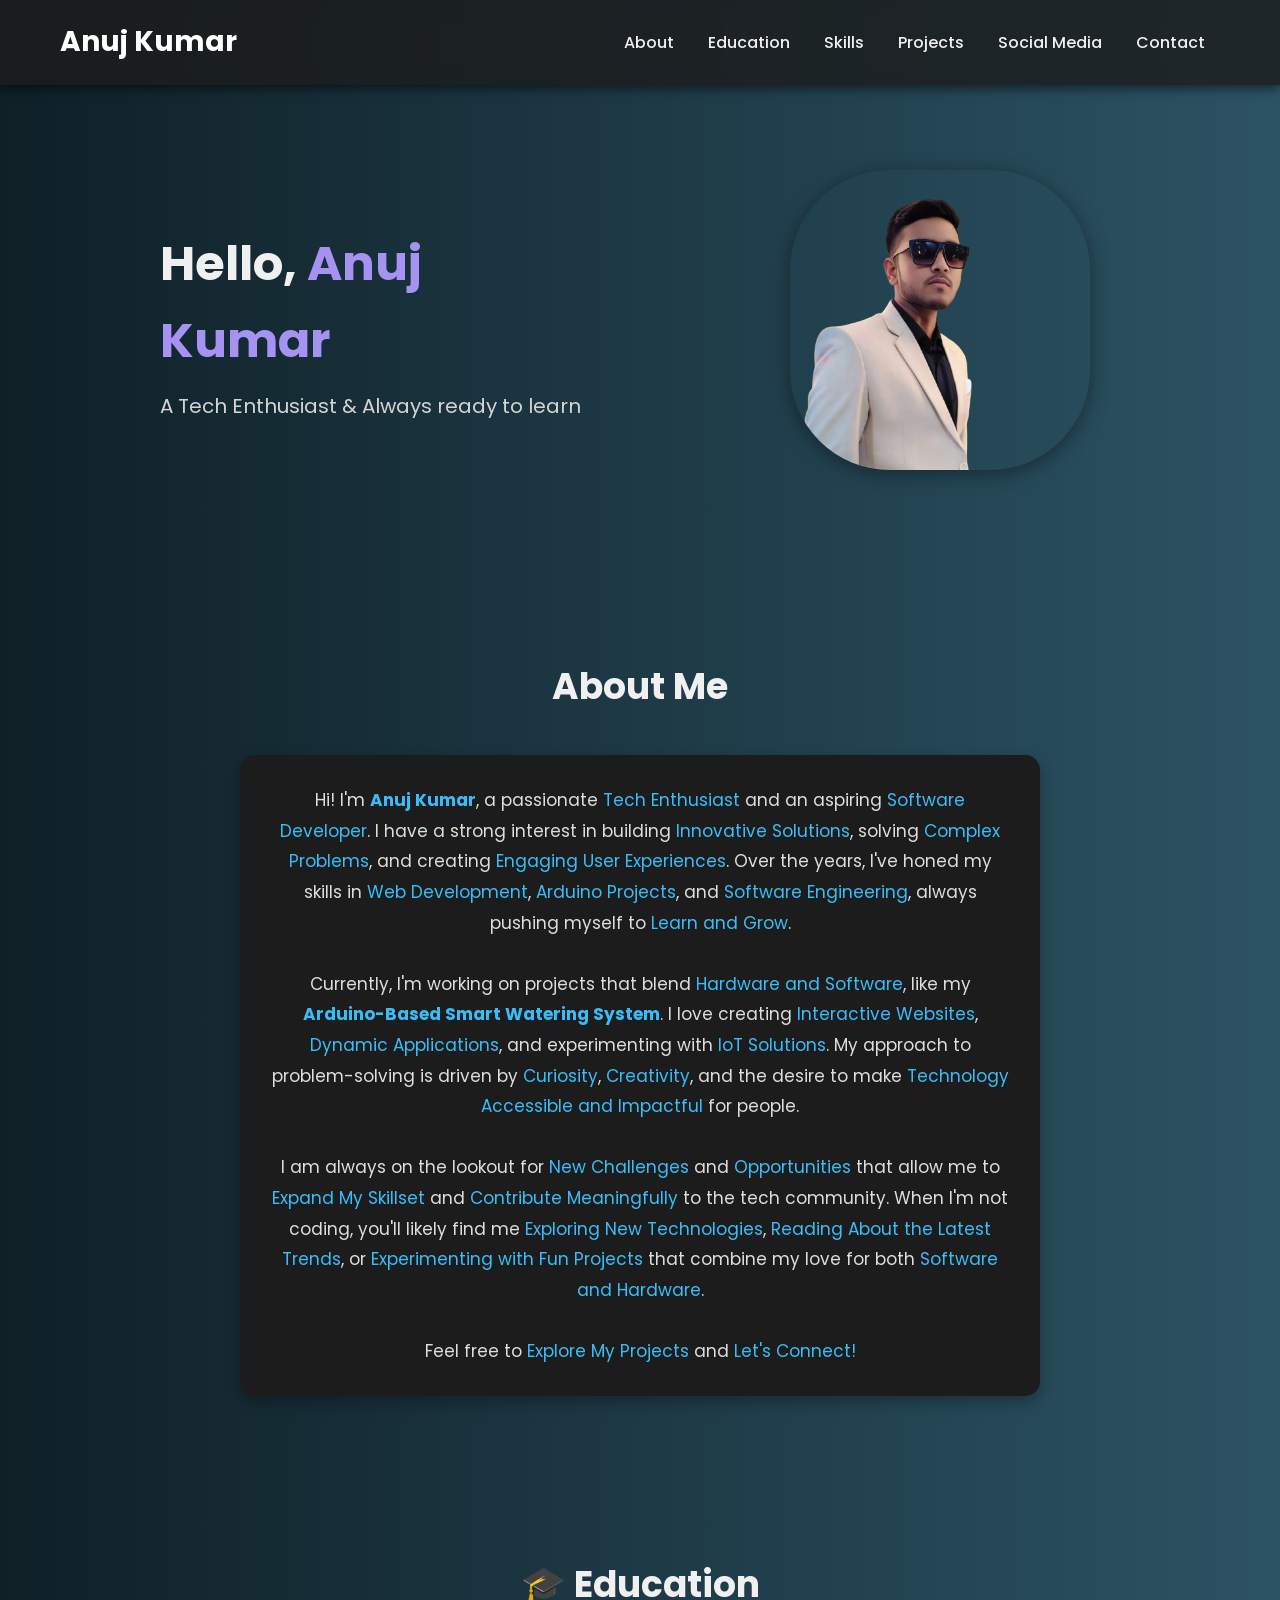
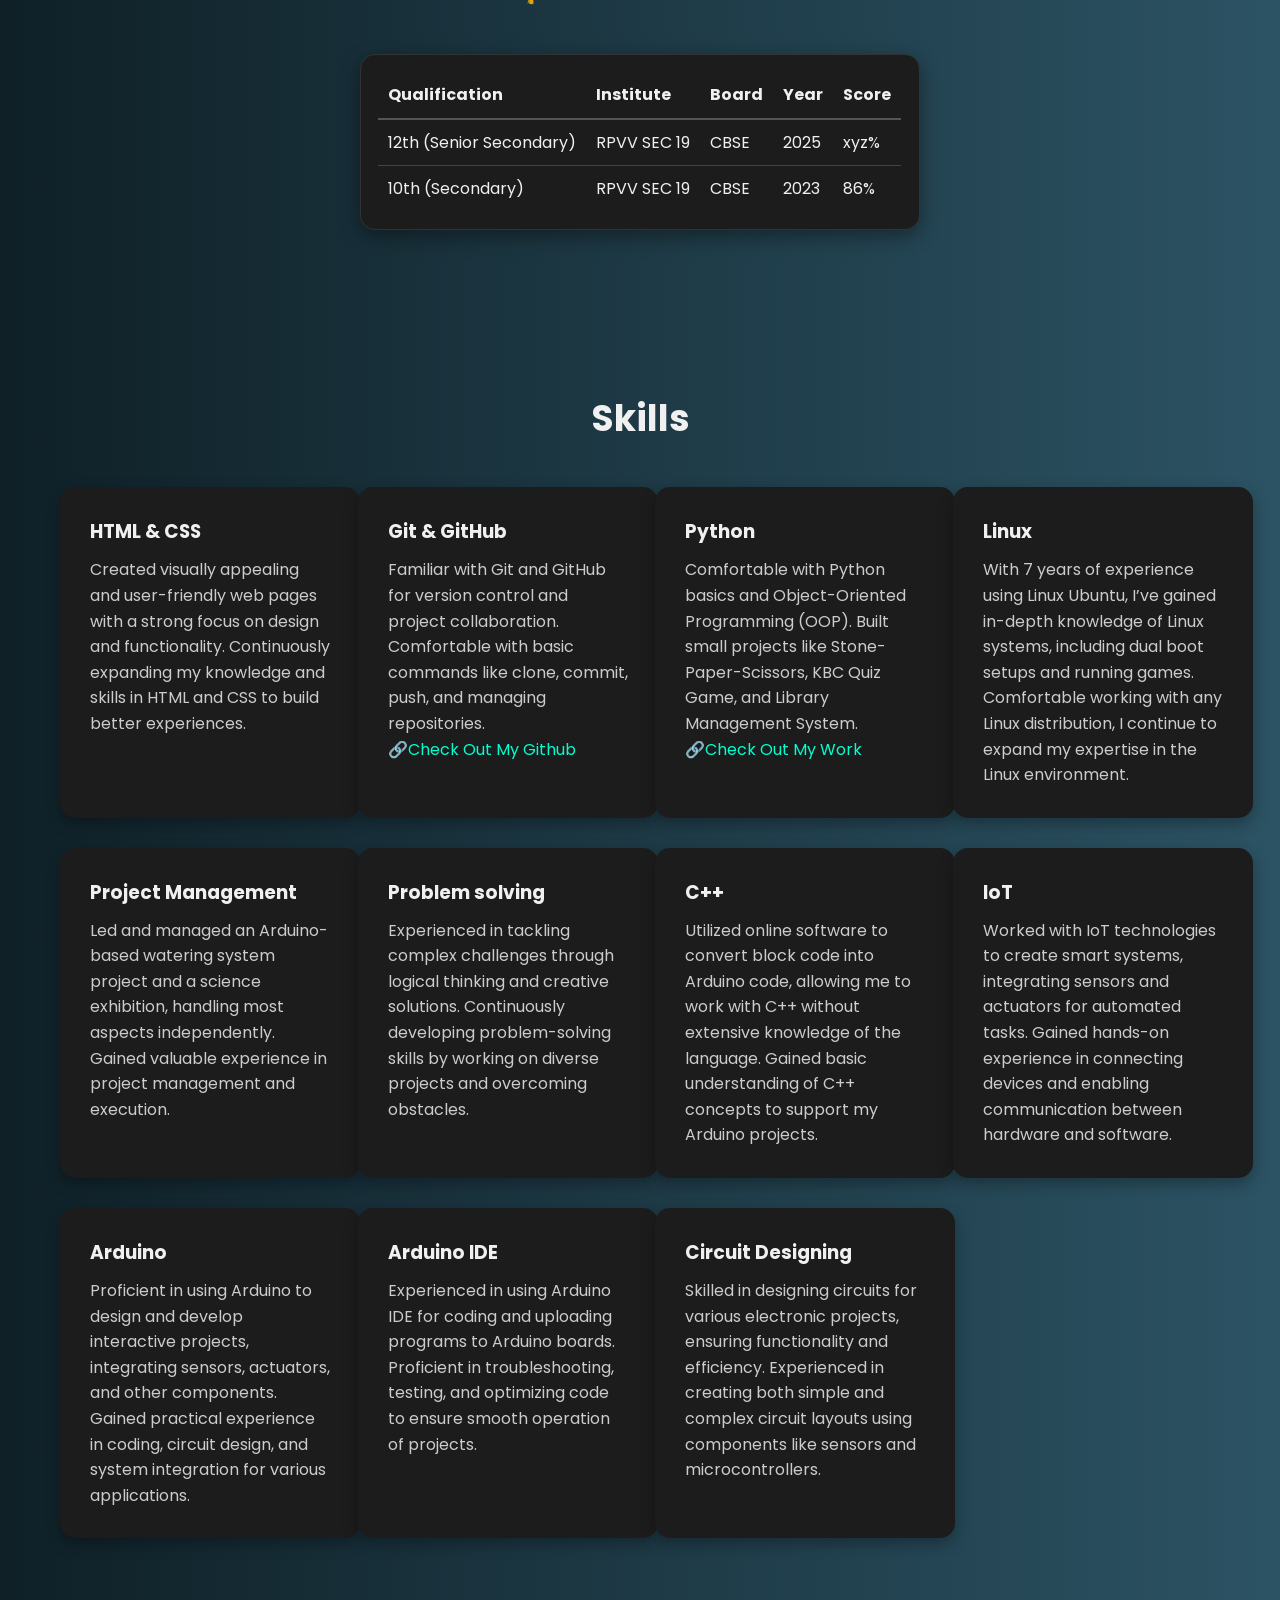
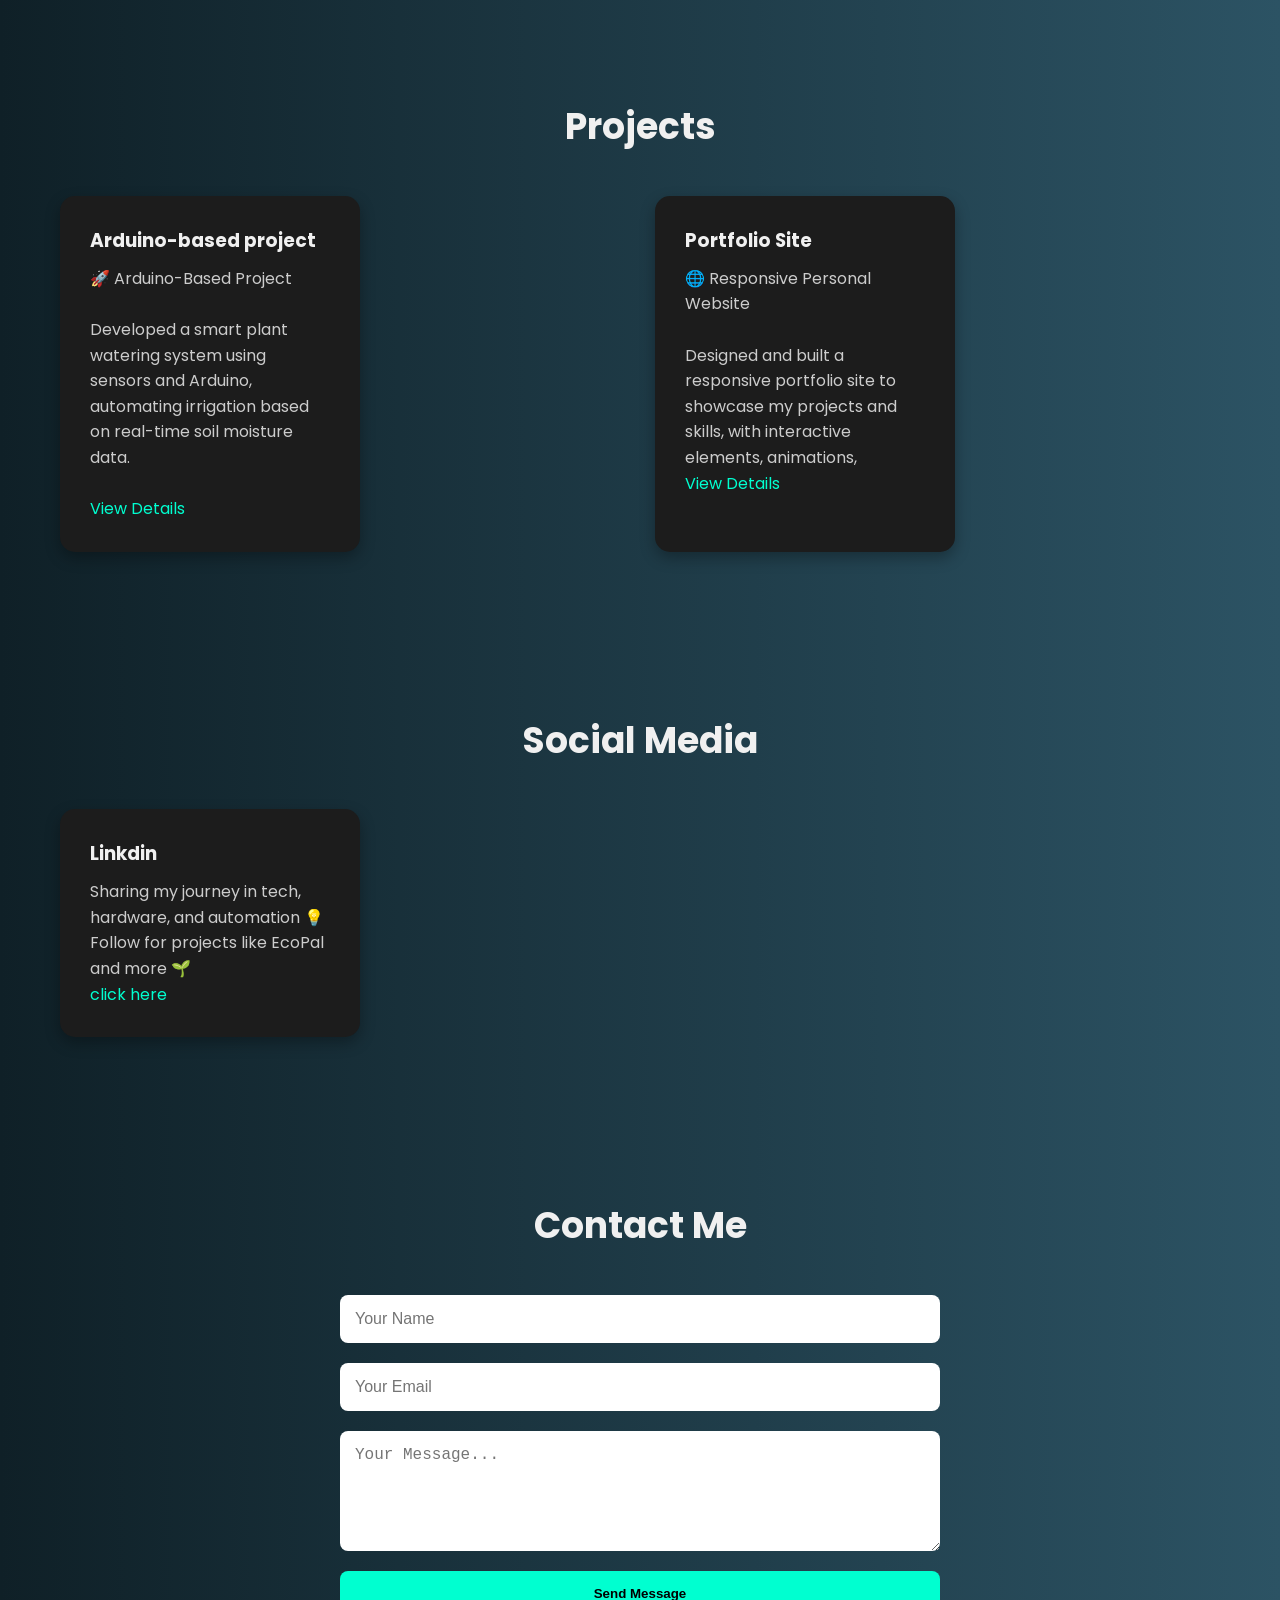
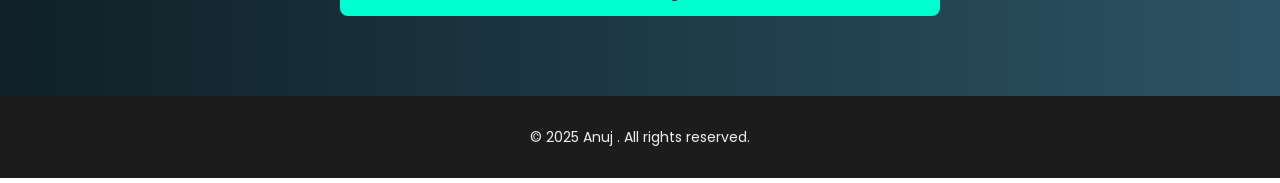
==== docs/index.html @ 5e9adf11 "nav bar changes" ====
<!DOCTYPE html>
<html lang="en">

<head>
  <script type="text/javascript" src="https://cdn.emailjs.com/dist/email.min.js"></script>
  <script>
    (function () {
      emailjs.init("xlFs-dv2_g9a_6nuk"); // Replace with your actual public key
    })();
  </script>

  <meta charset="UTF-8" />
  <meta name="viewport" content="width=device-width, initial-scale=1.0" />
  <title>Anuj Kumar | Portfolio</title>
  <link href="https://fonts.googleapis.com/css2?family=Poppins:wght@300;500;700&display=swap" rel="stylesheet" />
  <style>
    :root {
      --primary: #0f2027;
      --secondary: #203a43;
      --accent: #2c5364;
      --text: #f0f0f0;
      --card-bg: #1c1c1c;
    }

    * {
      margin: 0;
      padding: 0;
      box-sizing: border-box;
      scroll-behavior: smooth;
    }

    body {
      font-family: 'Poppins', sans-serif;
      background: linear-gradient(to right, var(--primary), var(--accent));
      color: var(--text);
      line-height: 1.6;
      padding-top: 70px;
    }
    .navbar {
      position: fixed;
      top: 0;
      width: 100%;
      z-index: 999;
      padding: 20px 60px;
      background: rgba(255, 255, 255, 0.1); /* Semi-transparent background */
      backdrop-filter: blur(10px); /* Frosted glass effect */
      -webkit-backdrop-filter: blur(10px); /* For Safari */
      box-shadow: 0 4px 6px rgba(0, 0, 0, 0.1); /* Subtle shadow for depth */
      transition: box-shadow 0.3s ease-in-out;
    }

    .navbar.scrolled {
      box-shadow: 0 2px 10px rgba(0, 0, 0, 0.15);
    }

    header {
      position: fixed;
      top: 0;
      left: 0;
      width: 100%;
      z-index: 1000;
      padding: 20px 60px;
      display: flex;
      justify-content: space-between;
      align-items: center;
      background: rgba(28, 28, 28, 0.8); /* Semi-transparent background for header */
      backdrop-filter: blur(10px); /* Frosted glass effect */
      -webkit-backdrop-filter: blur(10px); /* For Safari */
      box-shadow: 0 4px 10px rgba(0, 0, 0, 0.5); /* Subtle shadow */
    }


    header h1 {
      font-size: 28px;
      font-weight: 700;
      color: var(--text);
    }

    nav a {
      margin: 0 15px;
      color: var(--text);
      text-decoration: none;
      font-weight: 500;
      transition: color 0.3s ease;
    }

    nav a:hover {
      color: #00ffd0;
    }
    .navbar.scrolled {
      box-shadow: 0 2px 10px rgba(0, 0, 0, 0.15); /* Subtle shadow when scrolling */
    }

    .hero {
      padding: 100px 60px;
      text-align: left;
    }

    .hero h2 {
      font-size: 48px;
      margin-bottom: 10px;
    }

    .hero p {
      font-size: 20px;
      color: #d4d4d4;
    }

    .hero-content {
      display: flex;
      align-items: center;
      justify-content: flex-start;
      flex-wrap: wrap;
      gap: 20px;
    }

    .hero-text {
      flex: 1;
      max-width: 500px;
      margin-right: 20px;
      margin-left: 100px;
    }

    .hero-image {
      flex: 1;
      text-align: right;
      max-width: 500px;
      margin-right: 130px;
      margin-left: 20px;
    }

    .hero-image img {
      width: 100%;
      max-width: 300px;
      border-radius: 100px;
      box-shadow: 0 4px 20px rgba(0, 0, 0, 0.4);
    }

    section {
      padding: 80px 60px;
    }

    .section-title {
      font-size: 36px;
      margin-bottom: 40px;
      text-align: center;
    }

    .skills,
    .projects {
      display: grid;
      grid-template-columns: repeat(auto-fit, minmax(250px, 1fr));
      gap: 30px;
    }

    .card {
      background: var(--card-bg);
      padding: 30px;
      border-radius: 15px;
      box-shadow: 0 6px 15px rgba(0, 0, 0, 0.3);
      transition: transform 0.3s ease;
      width: 300px;
    }

    .card:hover {
      transform: translateY(-10px);
    }

    .card h3 {
      margin-bottom: 10px;
    }

    .card p {
      color: #ccc;
    }

    form {
      max-width: 600px;
      margin: auto;
      display: flex;
      flex-direction: column;
      gap: 20px;
    }

    input,
    textarea {
      padding: 15px;
      border: none;
      border-radius: 8px;
      font-size: 16px;
    }

    button {
      padding: 15px;
      background: #00ffd0;
      color: #000;
      border: none;
      border-radius: 8px;
      font-weight: bold;
      cursor: pointer;
      transition: background 0.3s ease;
    }

    button:hover {
      background: #00bfa6;
    }

    footer {
      text-align: center;
      padding: 30px;
      background: var(--card-bg);
      font-size: 14px;
    }

    .highlight0 {
      color: #a592f1;
    }

    .highlight {
      color: #38bdf8;
    }

    .education-table-wrapper {
      overflow-x: center;
      -webkit-overflow-scrolling: touch;
      border-radius: 10px;
    }

    .education {
      width: 100%;
      border-collapse: collapse;
      min-width: 600px;
      /* Makes sure it doesn't squish on small screens */
    }


    .education table th,
    .education table td {
      padding: 10px;
      text-align: left;
    }

    .education table th {
      background-color: #333;
    }

    .education table td {
      background-color: #444;
    }


    /* Responsive tweaks */
    @media (max-width: 768px) {

      header,
      section {
        padding: 20px;
      }

      .hero h2 {
        font-size: 36px;
      }

      .hero-content {
        flex-direction: column;
        text-align: center;
      }

      .hero-image {
        text-align: center;
      }

      .section-title {
        font-size: 28px;
      }

      .skills,
      .projects {
        grid-template-columns: 1fr;
        /* Stack items vertically */
        gap: 20px;
        /* Adjust gap */
      }

      header {
        padding: 10px 20px;
        /* Reduce padding for mobile */
      }

      nav a {
        font-size: 14px;
        /* Smaller text for mobile */
        margin: 0 10px;
        /* Reduce margin between links */
      }

      .hero-text {
        margin: 0;
        /* Remove extra margins */
      }

      .hero-image {
        margin: 0;
        /* Adjust margins for mobile */
      }
    }

    .education table th,
    .education table td {
      padding: 8px;
      font-size: 14px;
    }
  </style>
</head>

<body>

  <header>
    <h1>
      <a href="https://anuj-datastream.github.io/Portfolio/" style="color: #ffffff; text-decoration: none;">
        Anuj Kumar
      </a>
    </h1>
    <nav id="navbar">
      <a href="#about">About</a>
      <a href="#education">Education</a>
      <a href="#skills">Skills</a>
      <a href="#projects">Projects</a>
      <a href="#Social Media">Social Media</a>
      <a href="#contact">Contact</a>
    </nav>
  </header>

  <section class="hero">
    <div class="hero-content">
      <div class="hero-text">
        <h2>Hello, <span class="highlight0">Anuj Kumar</span></h2>
        <p>A Tech Enthusiast & Always ready to learn</p>
      </div>
      <div class="hero-image">
        <img src="anuj.png" alt="Anuj Kumar" />
      </div>
    </div>
  </section>

  <section id="about">
    <h2 class="section-title">About Me</h2>
    <div
      style="max-width: 800px; margin: auto; background: var(--card-bg); padding: 30px; border-radius: 15px; box-shadow: 0 6px 15px rgba(0, 0, 0, 0.3);">
      <p style="text-align: center; font-size: 17px; line-height: 1.8; color: #ddd;">
        Hi! I'm <strong><span class="highlight">Anuj Kumar</span></strong>, a passionate <span class="highlight">Tech
          Enthusiast</span> and an aspiring <span class="highlight">Software Developer</span>. I have a strong interest
        in building <span class="highlight">Innovative Solutions</span>, solving <span class="highlight">Complex
          Problems</span>, and creating <span class="highlight">Engaging User Experiences</span>. Over the years, I've
        honed my skills in <span class="highlight">Web Development</span>, <span class="highlight">Arduino
          Projects</span>, and <span class="highlight">Software Engineering</span>, always pushing myself to <span
          class="highlight">Learn and Grow</span>.
        <br><br>
        Currently, I'm working on projects that blend <span class="highlight">Hardware and Software</span>, like my
        <strong><span class="highlight">Arduino-Based Smart Watering System</span></strong>. I love creating <span
          class="highlight">Interactive Websites</span>, <span class="highlight">Dynamic Applications</span>, and
        experimenting with <span class="highlight">IoT Solutions</span>. My approach to problem-solving is driven by
        <span class="highlight">Curiosity</span>, <span class="highlight">Creativity</span>, and the desire to make
        <span class="highlight">Technology Accessible and Impactful</span> for people.
        <br><br>
        I am always on the lookout for <span class="highlight">New Challenges</span> and <span
          class="highlight">Opportunities</span> that allow me to <span class="highlight">Expand My Skillset</span> and
        <span class="highlight">Contribute Meaningfully</span> to the tech community. When I'm not coding, you'll likely
        find me <span class="highlight">Exploring New Technologies</span>, <span class="highlight">Reading About the
          Latest Trends</span>, or <span class="highlight">Experimenting with Fun Projects</span> that combine my love
        for both <span class="highlight">Software and Hardware</span>.
        <br><br>
        Feel free to <span class="highlight">Explore My Projects</span> and <span class="highlight">Let's
          Connect!</span>
      </p>

    </div>
  </section>



  <section id="education">
    <h2 class="section-title">🎓 Education</h2>
    <div class="education-table-wrapper">
      <table class="education">
        <!-- your existing table content -->
      </table>
    </div>
    <div style="
      max-width: 560px;
      margin: auto;
      background: var(--card-bg);
      padding: 17px;
      border-radius: 15px;
      box-shadow: 0 6px 20px rgba(0, 0, 0, 0.4);
      border: 1px solid #333;
    ">
      <table style="
        width: 100%;
        text-align: left;
        border-collapse: collapse;
        color: var(--text);
        overflow-x: auto; /* Allow horizontal scrolling on small screens */
        display: block;
      ">
        <thead>
          <tr style="border-bottom: 2px solid #555;">
            <th style="padding: 10px;">Qualification</th>
            <th style="padding: 10px;">Institute</th>
            <th style="padding: 10px;">Board</th>
            <th style="padding: 10px;">Year</th>
            <th style="padding: 10px;">Score</th>
          </tr>
        </thead>
        <tbody>
          <tr style="border-bottom: 1px solid #444;">
            <td style="padding: 10px;">12th (Senior Secondary)</td>
            <td style="padding: 10px;">RPVV SEC 19</td>
            <td style="padding: 10px;">CBSE</td>
            <td style="padding: 10px;">2025</td>
            <td style="padding: 10px;">xyz%</td>
          </tr>
          <tr>
            <td style="padding: 10px;">10th (Secondary)</td>
            <td style="padding: 10px;">RPVV SEC 19</td>
            <td style="padding: 10px;">CBSE</td>
            <td style="padding: 10px;">2023</td>
            <td style="padding: 10px;">86%</td>
          </tr>
        </tbody>
      </table>
    </div>
  </section>



  <section id="skills">
    <h2 class="section-title">Skills</h2>
    <div class="skills">
      <div class="card">
        <h3>HTML & CSS</h3>
        <p>Created visually appealing and user-friendly web pages with a strong focus on design and functionality.
          Continuously expanding my knowledge and skills in HTML and CSS to build better experiences.
        </p>
      </div>

      <div class="card">
        <h3>Git & GitHub</h3>
        <p>Familiar with Git and GitHub for version control and project collaboration.
          Comfortable with basic commands like clone, commit, push, and managing repositories.
        </p>
        <a href="https://github.com/Anuj-DataStream" style="color: #00ffd0; text-decoration: none;">
          🔗Check Out My Github
        </a>
      </div>
      <div class="card">
        <h3>Python</h3>
        <p>
          Comfortable with Python basics and Object-Oriented Programming (OOP).
          Built small projects like Stone-Paper-Scissors, KBC Quiz Game, and Library Management System.
        </p>
        <a href="https://github.com/Anuj-DataStream/Python_programming.git"
          style="color: #00ffd0; text-decoration: none;">
          🔗Check Out My Work
        </a>
      </div>
      <div class="card">
        <h3>Linux</h3>
        <p>
          With 7 years of experience using Linux Ubuntu, I’ve gained in-depth knowledge of Linux systems, including dual
          boot setups and running games. Comfortable working with any Linux distribution, I continue to expand my
          expertise in the Linux environment.
        </p>
      </div>
      <div class="card">
        <h3>Project Management</h3>
        <p>
          Led and managed an Arduino-based watering system project and a science exhibition, handling most aspects
          independently. Gained valuable experience in project management and execution.
        </p>
      </div>
      <div class="card">
        <h3>Problem solving</h3>
        <p>
          Experienced in tackling complex challenges through logical thinking and creative solutions. Continuously
          developing problem-solving skills by working on diverse projects and overcoming obstacles.
        </p>
      </div>
      <div class="card">
        <h3>C++</h3>
        <p>
          Utilized online software to convert block code into Arduino code, allowing me to work with C++ without
          extensive knowledge of the language. Gained basic understanding of C++ concepts to support my Arduino
          projects.
        </p>
      </div>
      <div class="card">
        <h3>IoT</h3>
        <p>
          Worked with IoT technologies to create smart systems, integrating sensors and actuators for automated tasks.
          Gained hands-on experience in connecting devices and enabling communication between hardware and software.
        </p>
      </div>
      <div class="card">
        <h3>Arduino</h3>
        <p>
          Proficient in using Arduino to design and develop interactive projects, integrating sensors, actuators, and
          other components. Gained practical experience in coding, circuit design, and system integration for various
          applications.
        </p>
      </div>
      <div class="card">
        <h3>Arduino IDE</h3>
        <p>
          Experienced in using Arduino IDE for coding and uploading programs to Arduino boards. Proficient in
          troubleshooting, testing, and optimizing code to ensure smooth operation of projects.
        </p>
      </div>
      <div class="card">
        <h3>Circuit Designing</h3>
        <p>
          Skilled in designing circuits for various electronic projects, ensuring functionality and efficiency.
          Experienced in creating both simple and complex circuit layouts using components like sensors and
          microcontrollers.
        </p>
      </div>
    </div>
  </section>

  <section id="projects">
    <h2 class="section-title">Projects</h2>
    <div class="projects">
      <div class="card">
        <h3>Arduino-based project</h3>
        <p>🚀 Arduino-Based Project<br><br>
          Developed a smart plant watering system using sensors and Arduino, automating irrigation based on real-time
          soil moisture data.<br><br>
        </p>
        <a href="projects/Arudino_based_plant_watering_system_page/arduino_plant.html"
          style="color: #00ffd0; text-decoration: none;">
          View Details
        </a>
      </div>
      <div class="card">
        <h3>
          Portfolio Site
        </h3>
        <p>
          🌐 Responsive Personal Website<br><br>
          Designed and built a responsive portfolio site to showcase my projects and skills, with interactive elements,
          animations,
        </p>
        <a href="https://anuj-datastream.github.io/Portfolio/" style="color: #00ffd0; text-decoration: none;">
          View Details
        </a>
      </div>
    </div>
  </section>

  <section id="Social Media">
    <h2 class="section-title">Social Media</h2>
    <div class="Social Media">
      <div class="card">
        <h3>
          Linkdin
        </h3>
        <p>
          Sharing my journey in tech, hardware, and automation 💡<br>
          Follow for projects like EcoPal and more 🌱<br>
        </p>
        <a href="https://www.linkedin.com/in/anuj-kumar-1365b535a/" style="color: #00ffd0; text-decoration: none;">
          click here
        </a>
      </div>
    </div>
  </section>

  <section id="contact">
    <h2 class="section-title">Contact Me</h2>
    <form id="contact-form">
      <input type="text" name="user_name" placeholder="Your Name" required />
      <input type="email" name="user_email" placeholder="Your Email" required />
      <textarea name="message" rows="5" placeholder="Your Message..." required></textarea>
      <button type="submit">Send Message</button>
    </form>
  </section>

  <script type="text/javascript">
    (function () {
      emailjs.init("xlFs-dv2_g9a_6nuk"); // Your Public Key
    })();

    document.getElementById("contact-form").addEventListener("submit", function (e) {
      e.preventDefault();

      emailjs.sendForm("service_cx6hdbp", "template_eak1ulp", this)
        .then(function () {
          alert("Message sent successfully!");
        }, function (error) {
          console.error("FAILED...", error);
          alert("Failed to send message. Please try again later.");
        });

      this.reset();
    });
  </script>
  <script>
    const navbar = document.getElementById("navbar");
  
    window.addEventListener("scroll", () => {
      if (window.scrollY > 10) {
        navbar.classList.add("scrolled");
      } else {
        navbar.classList.remove("scrolled");
      }
    });
  </script>
  

  <footer>
    &copy; 2025 Anuj . All rights reserved.
  </footer>

</body>

</html>
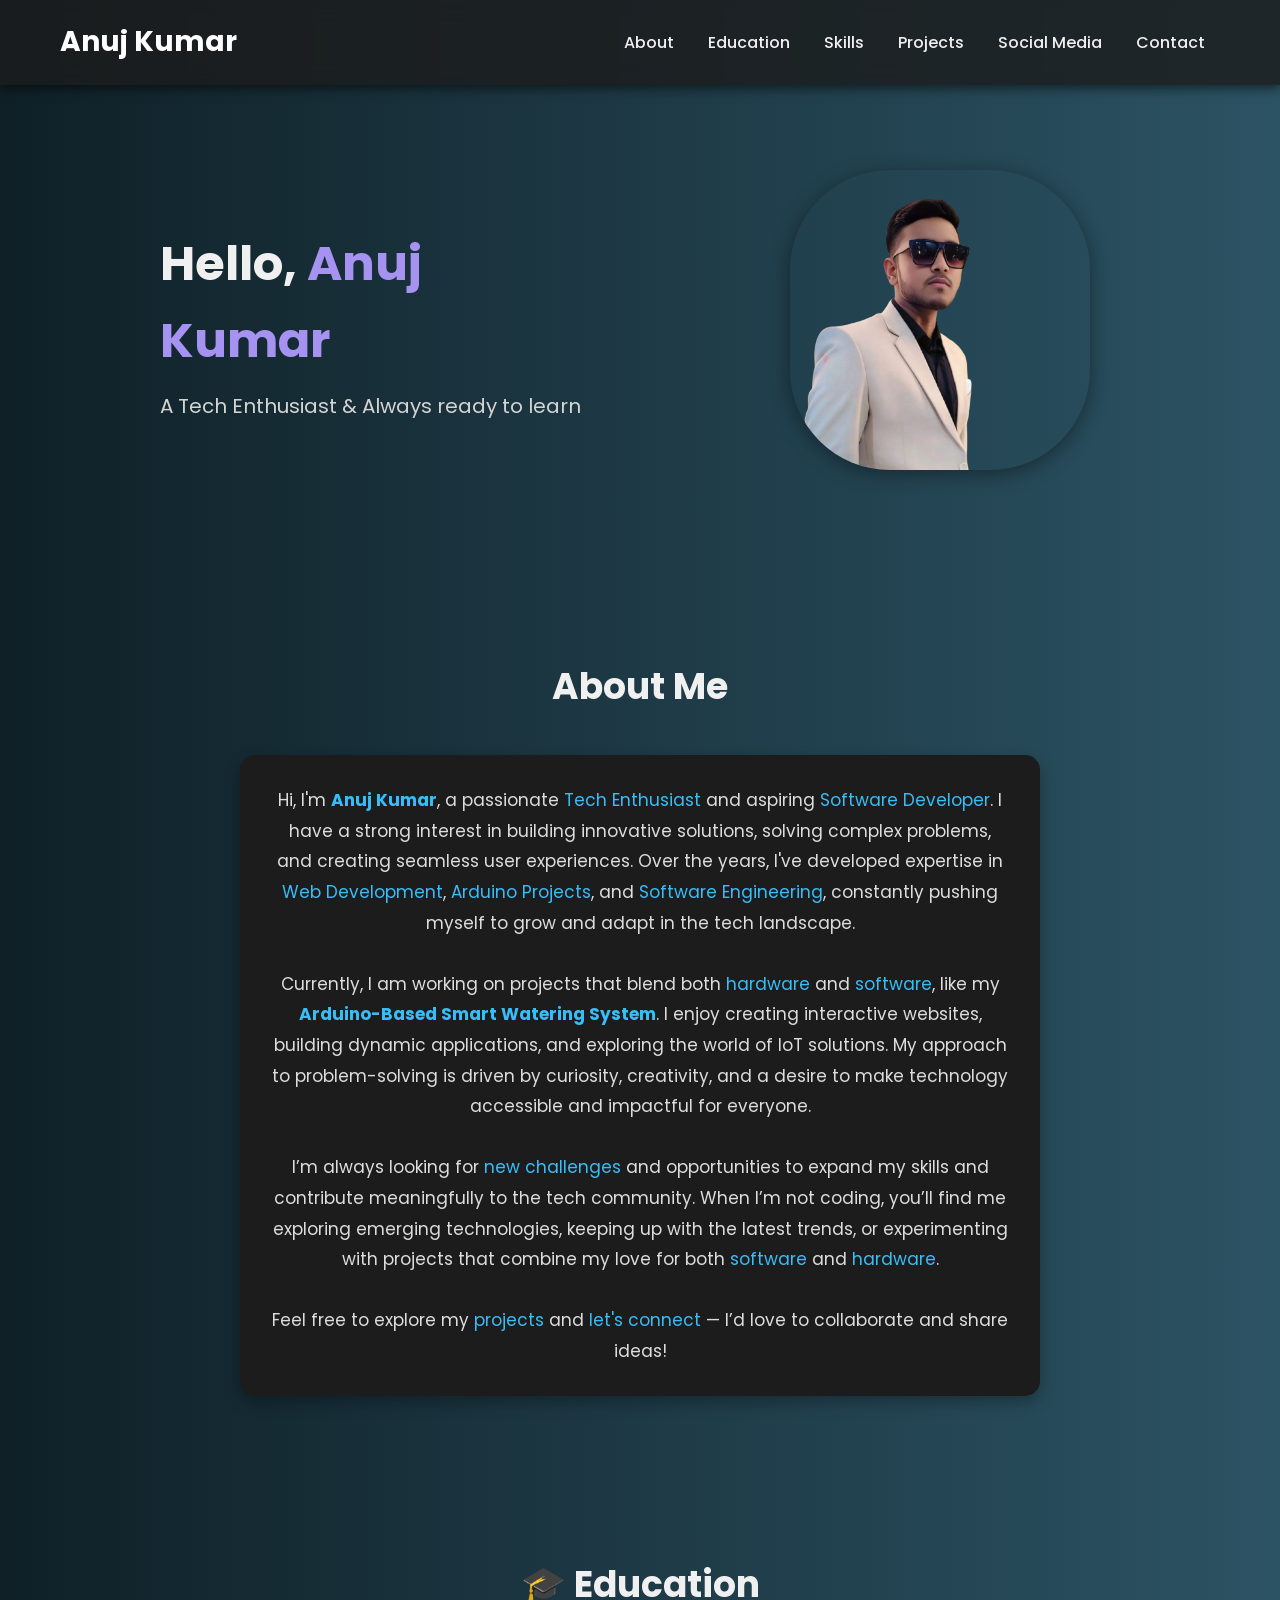
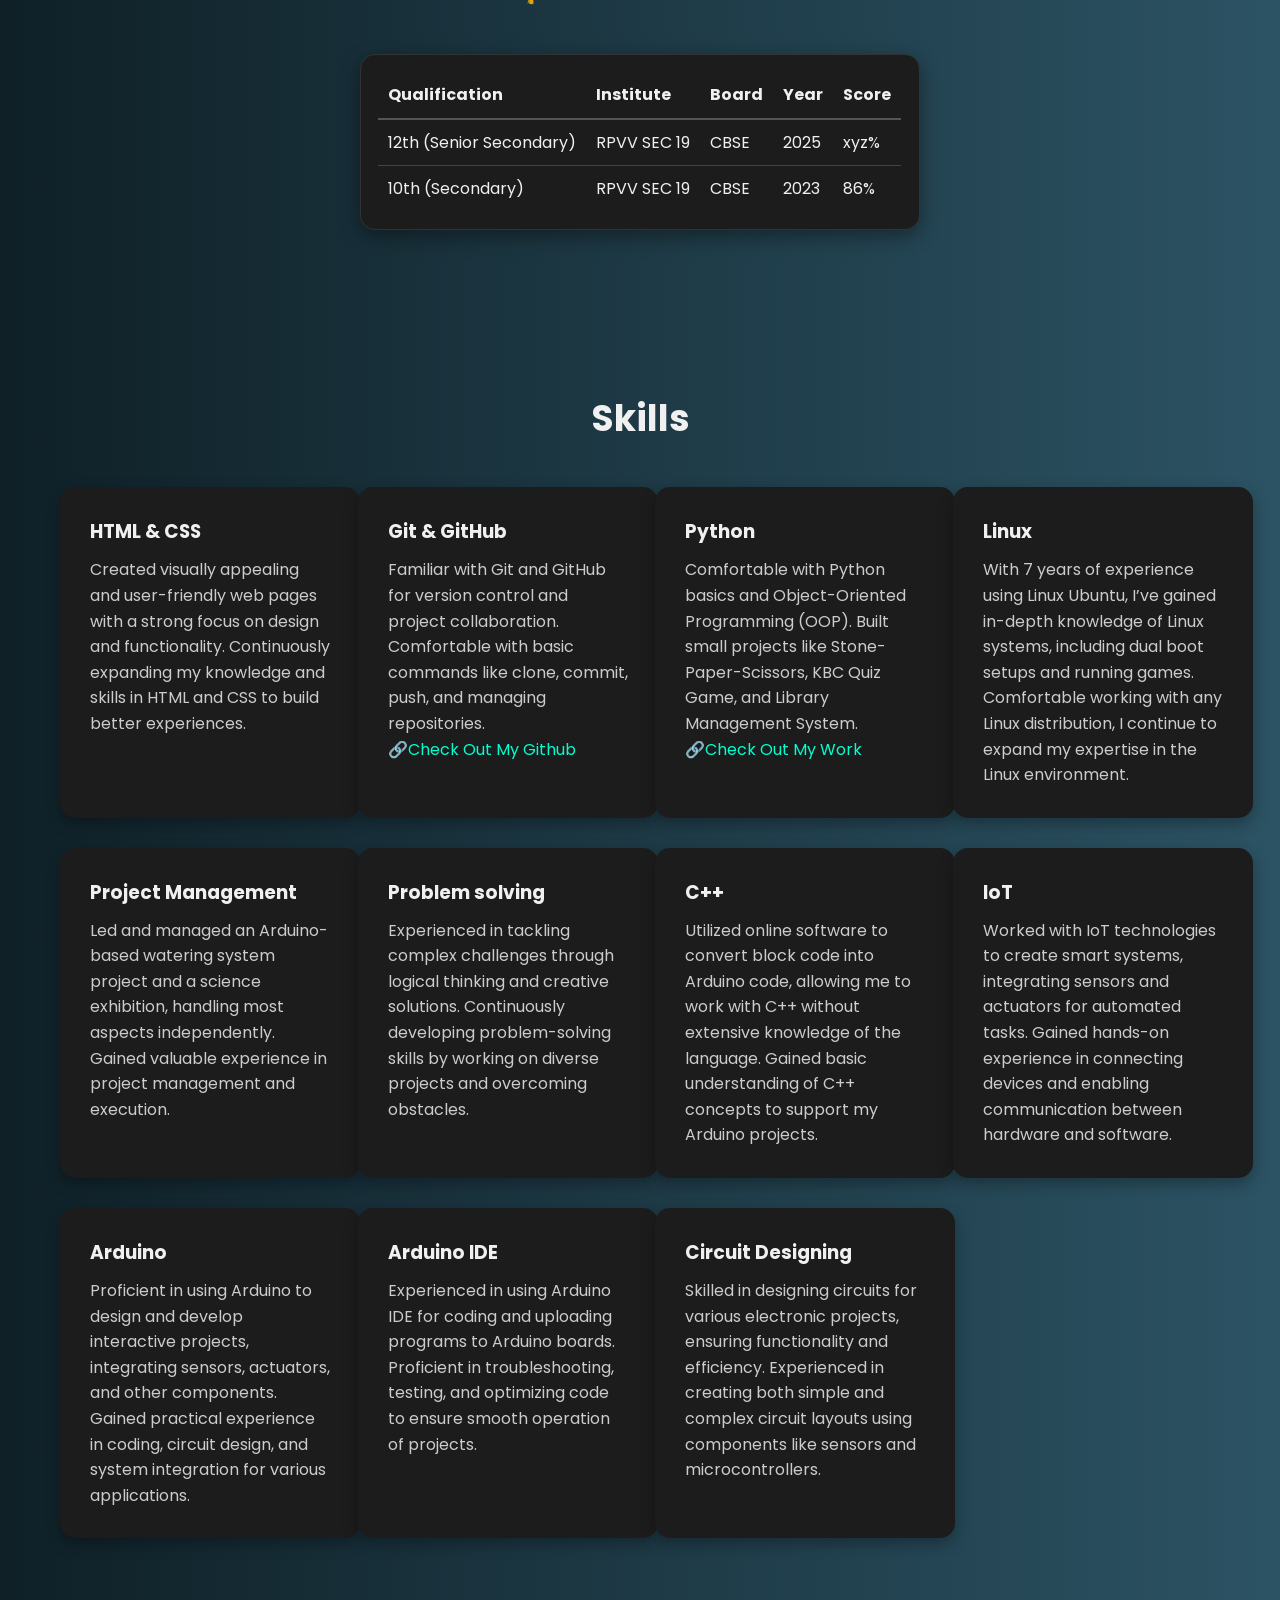
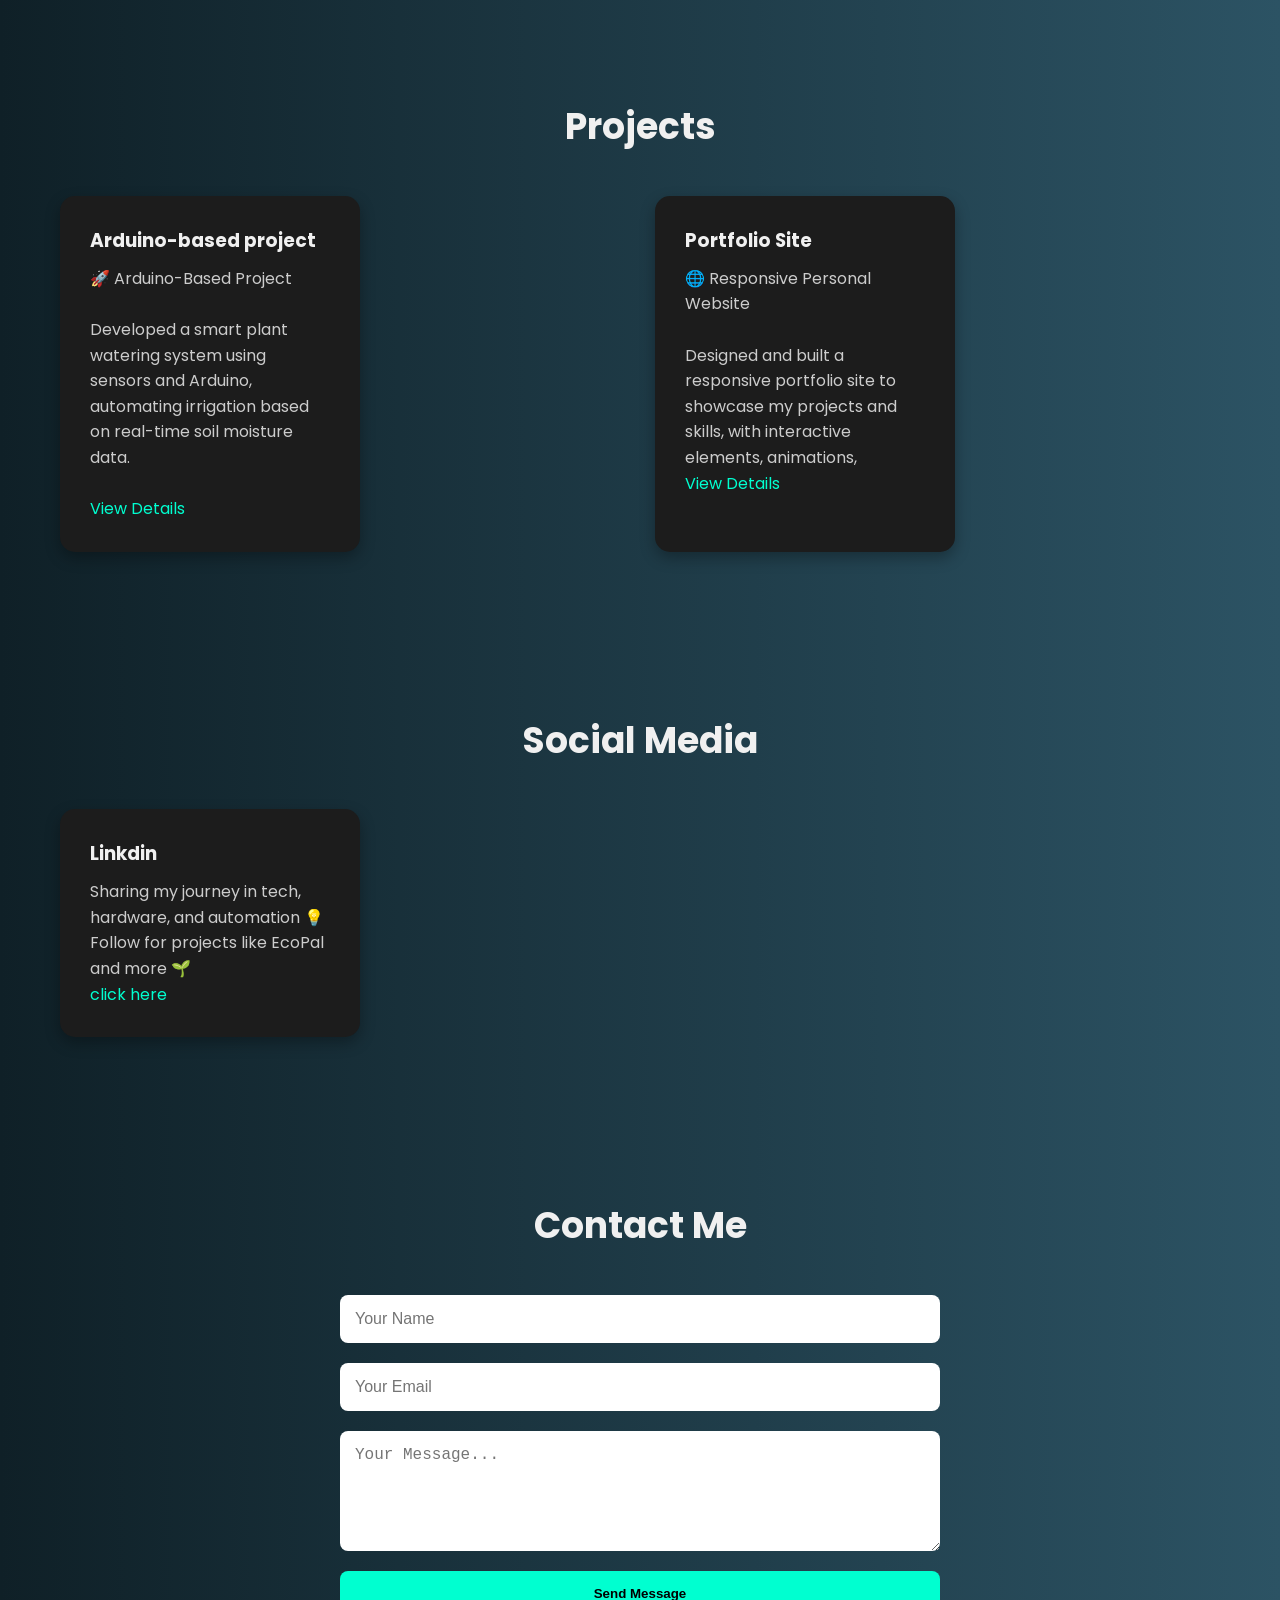
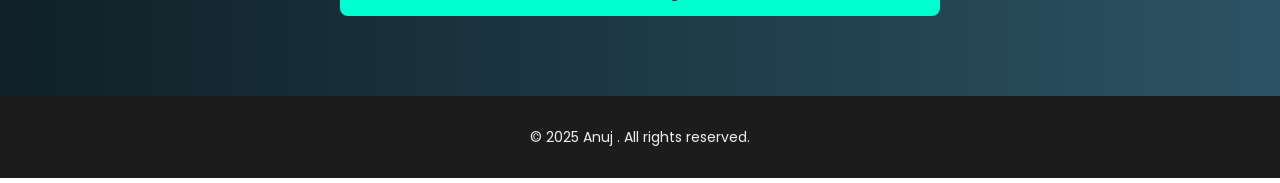
==== commit 1dde3705: "adding some python codes" ====
--- a/docs/index.html
+++ b/docs/index.html
@@ -348,31 +348,16 @@
     <div
       style="max-width: 800px; margin: auto; background: var(--card-bg); padding: 30px; border-radius: 15px; box-shadow: 0 6px 15px rgba(0, 0, 0, 0.3);">
       <p style="text-align: center; font-size: 17px; line-height: 1.8; color: #ddd;">
-        Hi! I'm <strong><span class="highlight">Anuj Kumar</span></strong>, a passionate <span class="highlight">Tech
-          Enthusiast</span> and an aspiring <span class="highlight">Software Developer</span>. I have a strong interest
-        in building <span class="highlight">Innovative Solutions</span>, solving <span class="highlight">Complex
-          Problems</span>, and creating <span class="highlight">Engaging User Experiences</span>. Over the years, I've
-        honed my skills in <span class="highlight">Web Development</span>, <span class="highlight">Arduino
-          Projects</span>, and <span class="highlight">Software Engineering</span>, always pushing myself to <span
-          class="highlight">Learn and Grow</span>.
+        Hi, I'm <strong><span class="highlight">Anuj Kumar</span></strong>, a passionate <span class="highlight">Tech Enthusiast</span> and aspiring <span class="highlight">Software Developer</span>. 
+        I have a strong interest in building innovative solutions, solving complex problems, and creating seamless user experiences. Over the years, I've developed expertise in <span class="highlight">Web Development</span>, <span class="highlight">Arduino Projects</span>, and <span class="highlight">Software Engineering</span>, constantly pushing myself to grow and adapt in the tech landscape.
         <br><br>
-        Currently, I'm working on projects that blend <span class="highlight">Hardware and Software</span>, like my
-        <strong><span class="highlight">Arduino-Based Smart Watering System</span></strong>. I love creating <span
-          class="highlight">Interactive Websites</span>, <span class="highlight">Dynamic Applications</span>, and
-        experimenting with <span class="highlight">IoT Solutions</span>. My approach to problem-solving is driven by
-        <span class="highlight">Curiosity</span>, <span class="highlight">Creativity</span>, and the desire to make
-        <span class="highlight">Technology Accessible and Impactful</span> for people.
+        Currently, I am working on projects that blend both <span class="highlight">hardware</span> and <span class="highlight">software</span>, like my <strong><span class="highlight">Arduino-Based Smart Watering System</span></strong>. I enjoy creating interactive websites, building dynamic applications, and exploring the world of IoT solutions. My approach to problem-solving is driven by curiosity, creativity, and a desire to make technology accessible and impactful for everyone.
         <br><br>
-        I am always on the lookout for <span class="highlight">New Challenges</span> and <span
-          class="highlight">Opportunities</span> that allow me to <span class="highlight">Expand My Skillset</span> and
-        <span class="highlight">Contribute Meaningfully</span> to the tech community. When I'm not coding, you'll likely
-        find me <span class="highlight">Exploring New Technologies</span>, <span class="highlight">Reading About the
-          Latest Trends</span>, or <span class="highlight">Experimenting with Fun Projects</span> that combine my love
-        for both <span class="highlight">Software and Hardware</span>.
+        I’m always looking for <span class="highlight">new challenges</span> and opportunities to expand my skills and contribute meaningfully to the tech community. When I’m not coding, you’ll find me exploring emerging technologies, keeping up with the latest trends, or experimenting with projects that combine my love for both <span class="highlight">software</span> and <span class="highlight">hardware</span>.
         <br><br>
-        Feel free to <span class="highlight">Explore My Projects</span> and <span class="highlight">Let's
-          Connect!</span>
-      </p>
+        Feel free to explore my <span class="highlight">projects</span> and <span class="highlight">let's connect</span> — I’d love to collaborate and share ideas!
+    </p>
+    
 
     </div>
   </section>
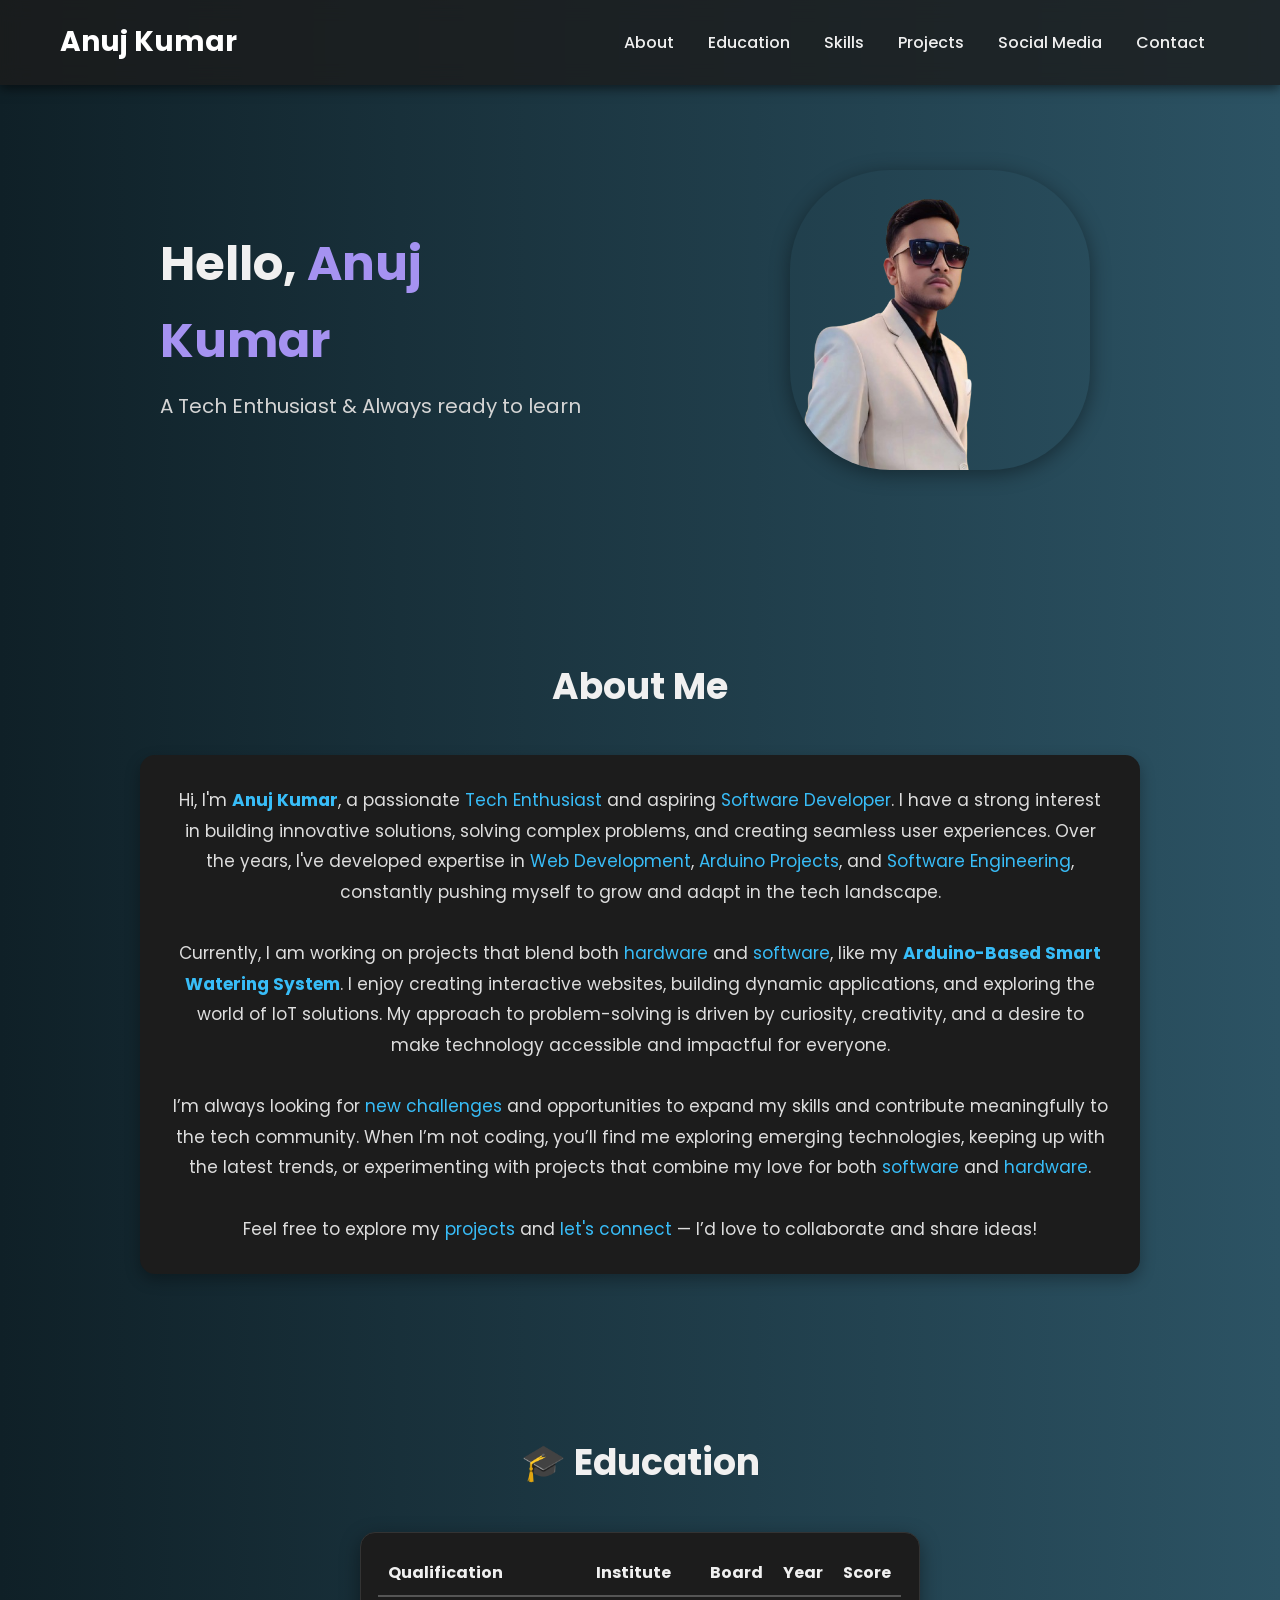
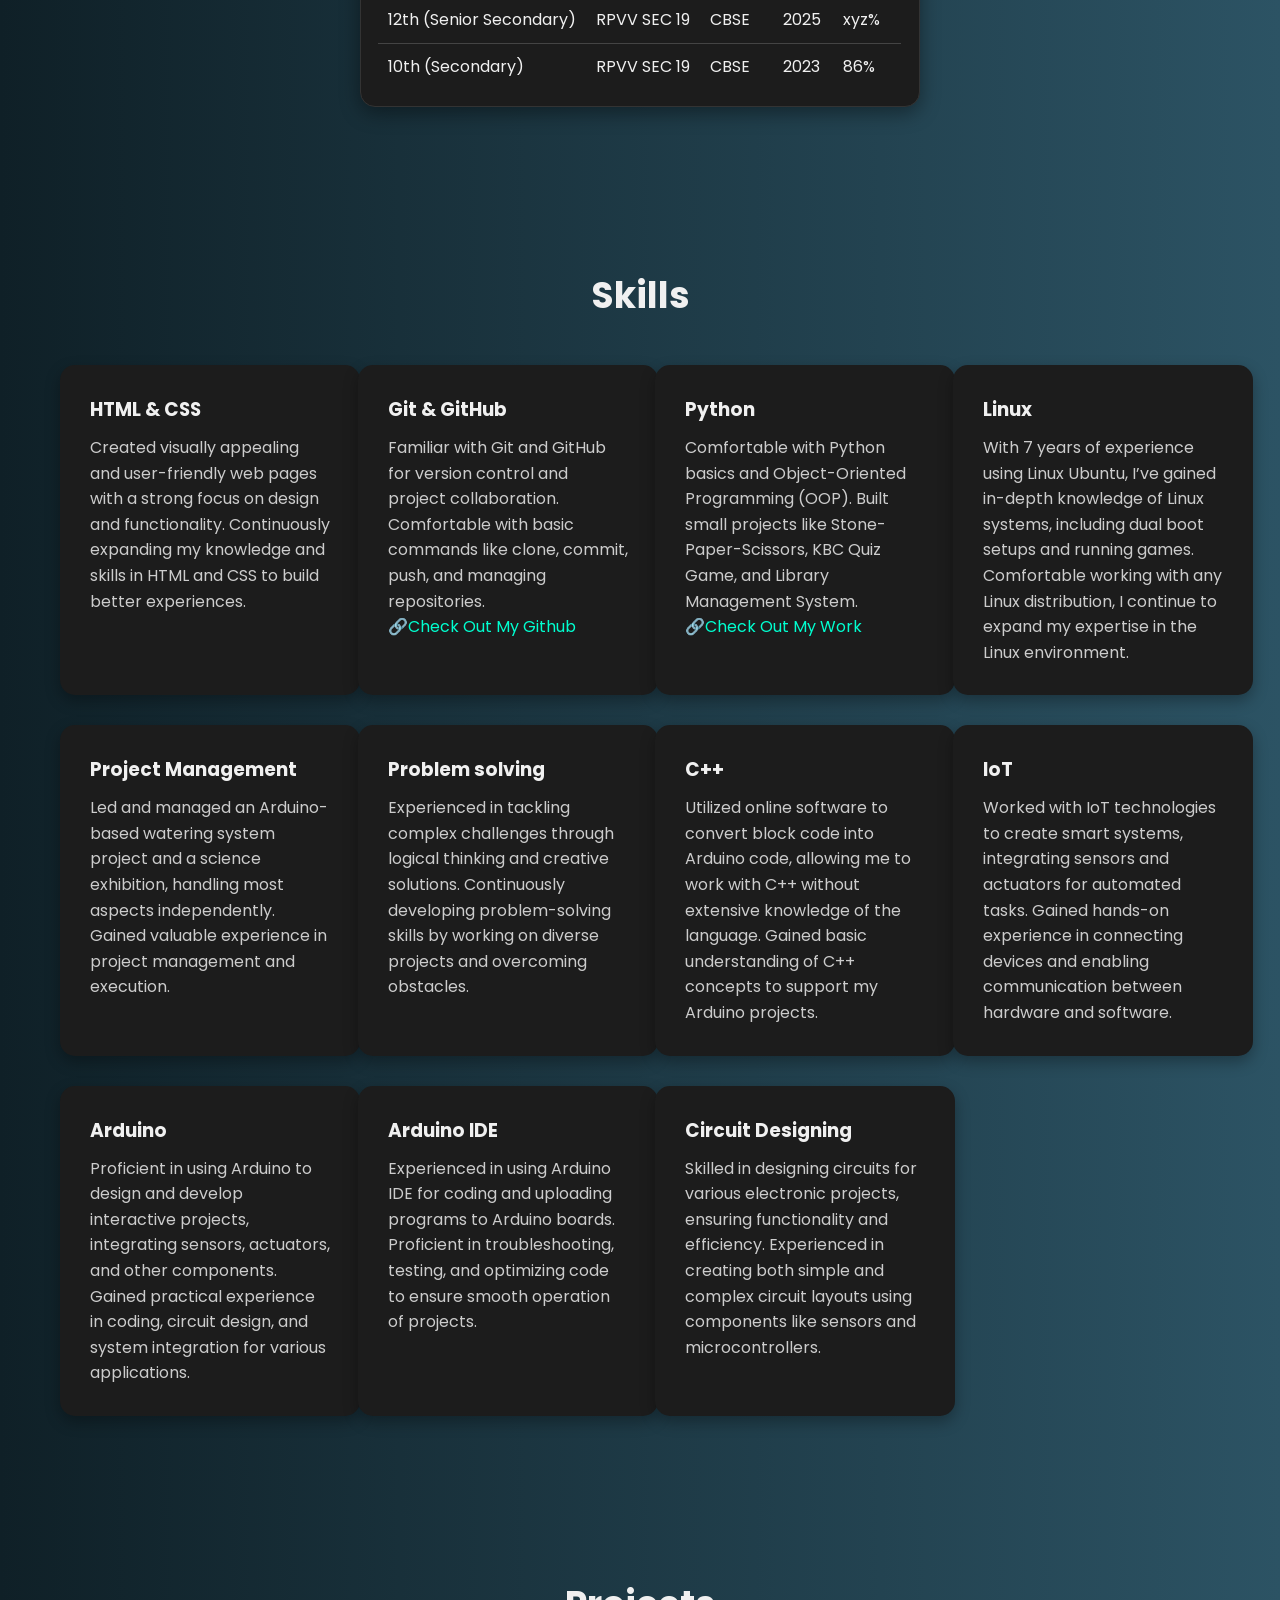
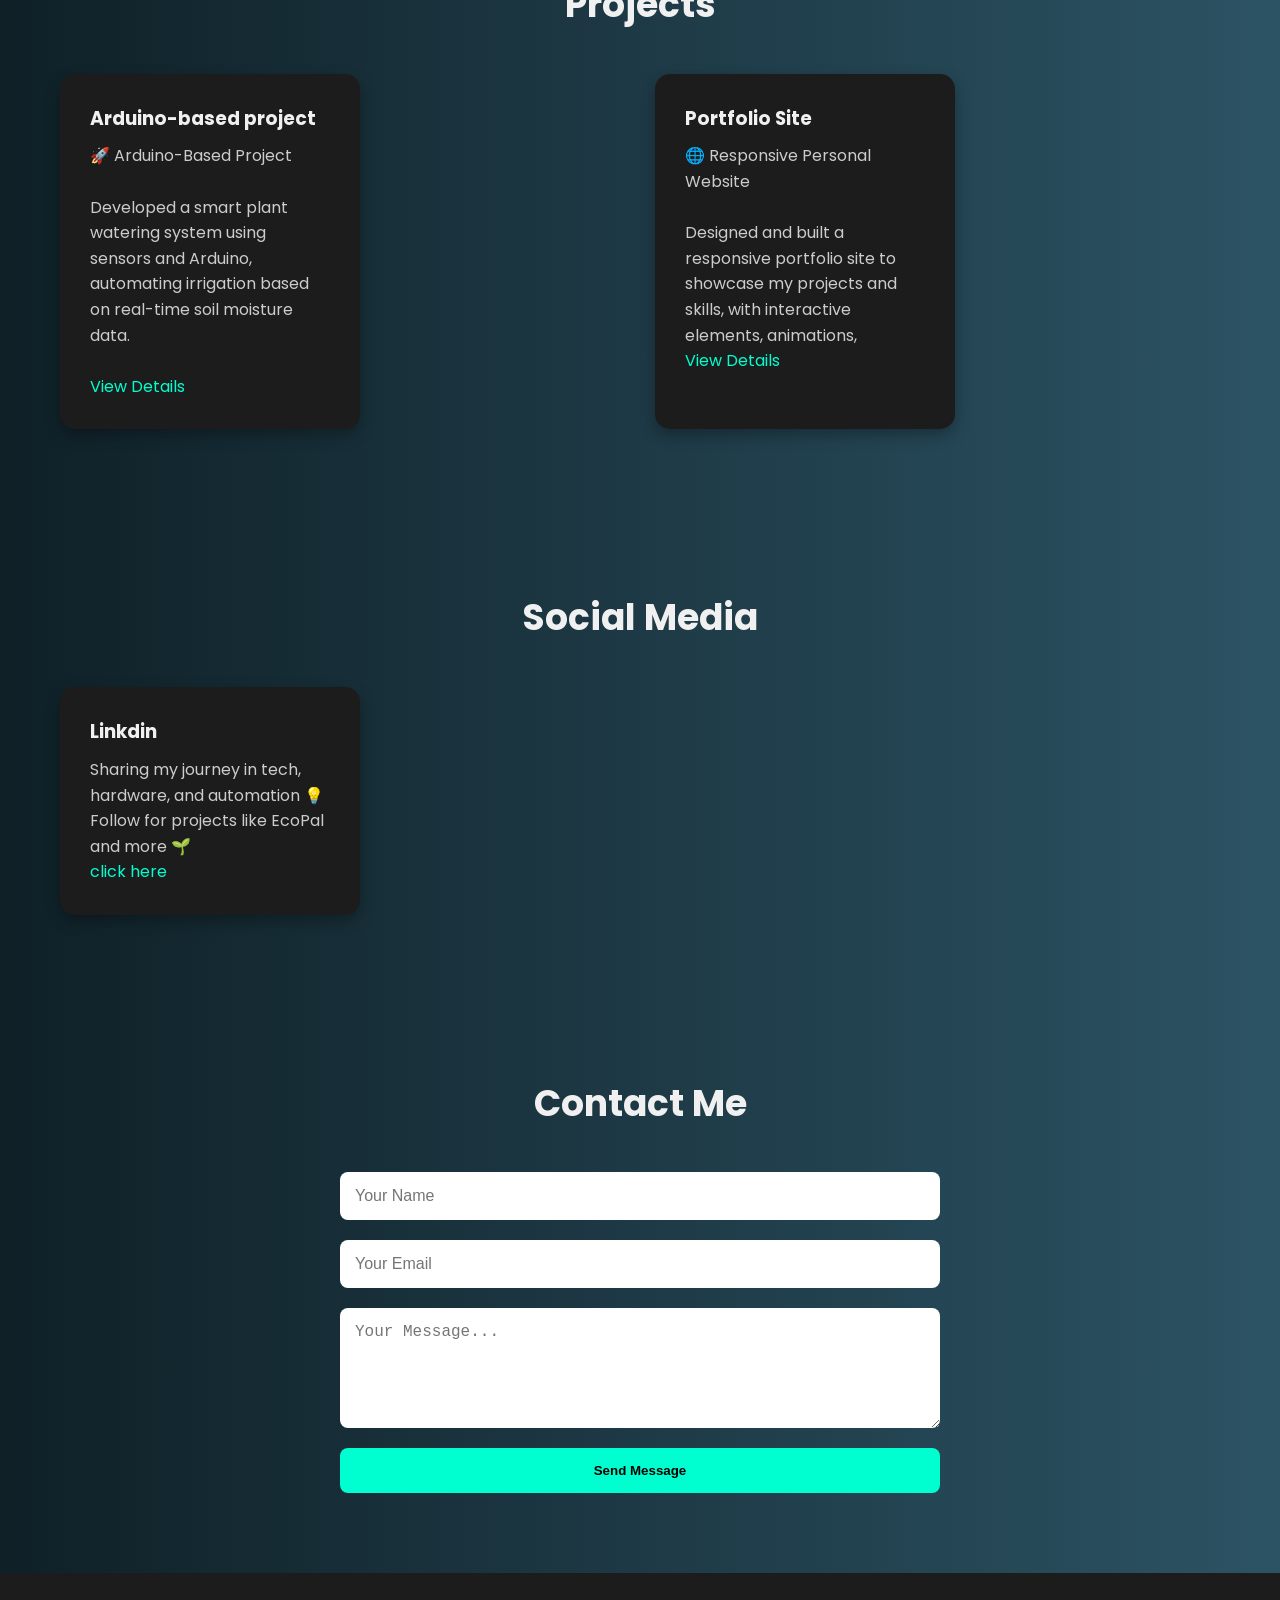
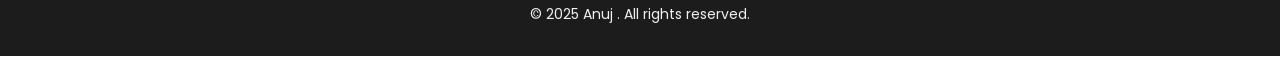
==== commit 76360687: "adding some python codes" ====
--- a/docs/index.html
+++ b/docs/index.html
@@ -346,7 +346,7 @@
   <section id="about">
     <h2 class="section-title">About Me</h2>
     <div
-      style="max-width: 800px; margin: auto; background: var(--card-bg); padding: 30px; border-radius: 15px; box-shadow: 0 6px 15px rgba(0, 0, 0, 0.3);">
+      style="max-width: 1000px; margin: auto; background: var(--card-bg); padding: 30px; border-radius: 15px; box-shadow: 0 6px 15px rgba(0, 0, 0, 0.3);">
       <p style="text-align: center; font-size: 17px; line-height: 1.8; color: #ddd;">
         Hi, I'm <strong><span class="highlight">Anuj Kumar</span></strong>, a passionate <span class="highlight">Tech Enthusiast</span> and aspiring <span class="highlight">Software Developer</span>. 
         I have a strong interest in building innovative solutions, solving complex problems, and creating seamless user experiences. Over the years, I've developed expertise in <span class="highlight">Web Development</span>, <span class="highlight">Arduino Projects</span>, and <span class="highlight">Software Engineering</span>, constantly pushing myself to grow and adapt in the tech landscape.
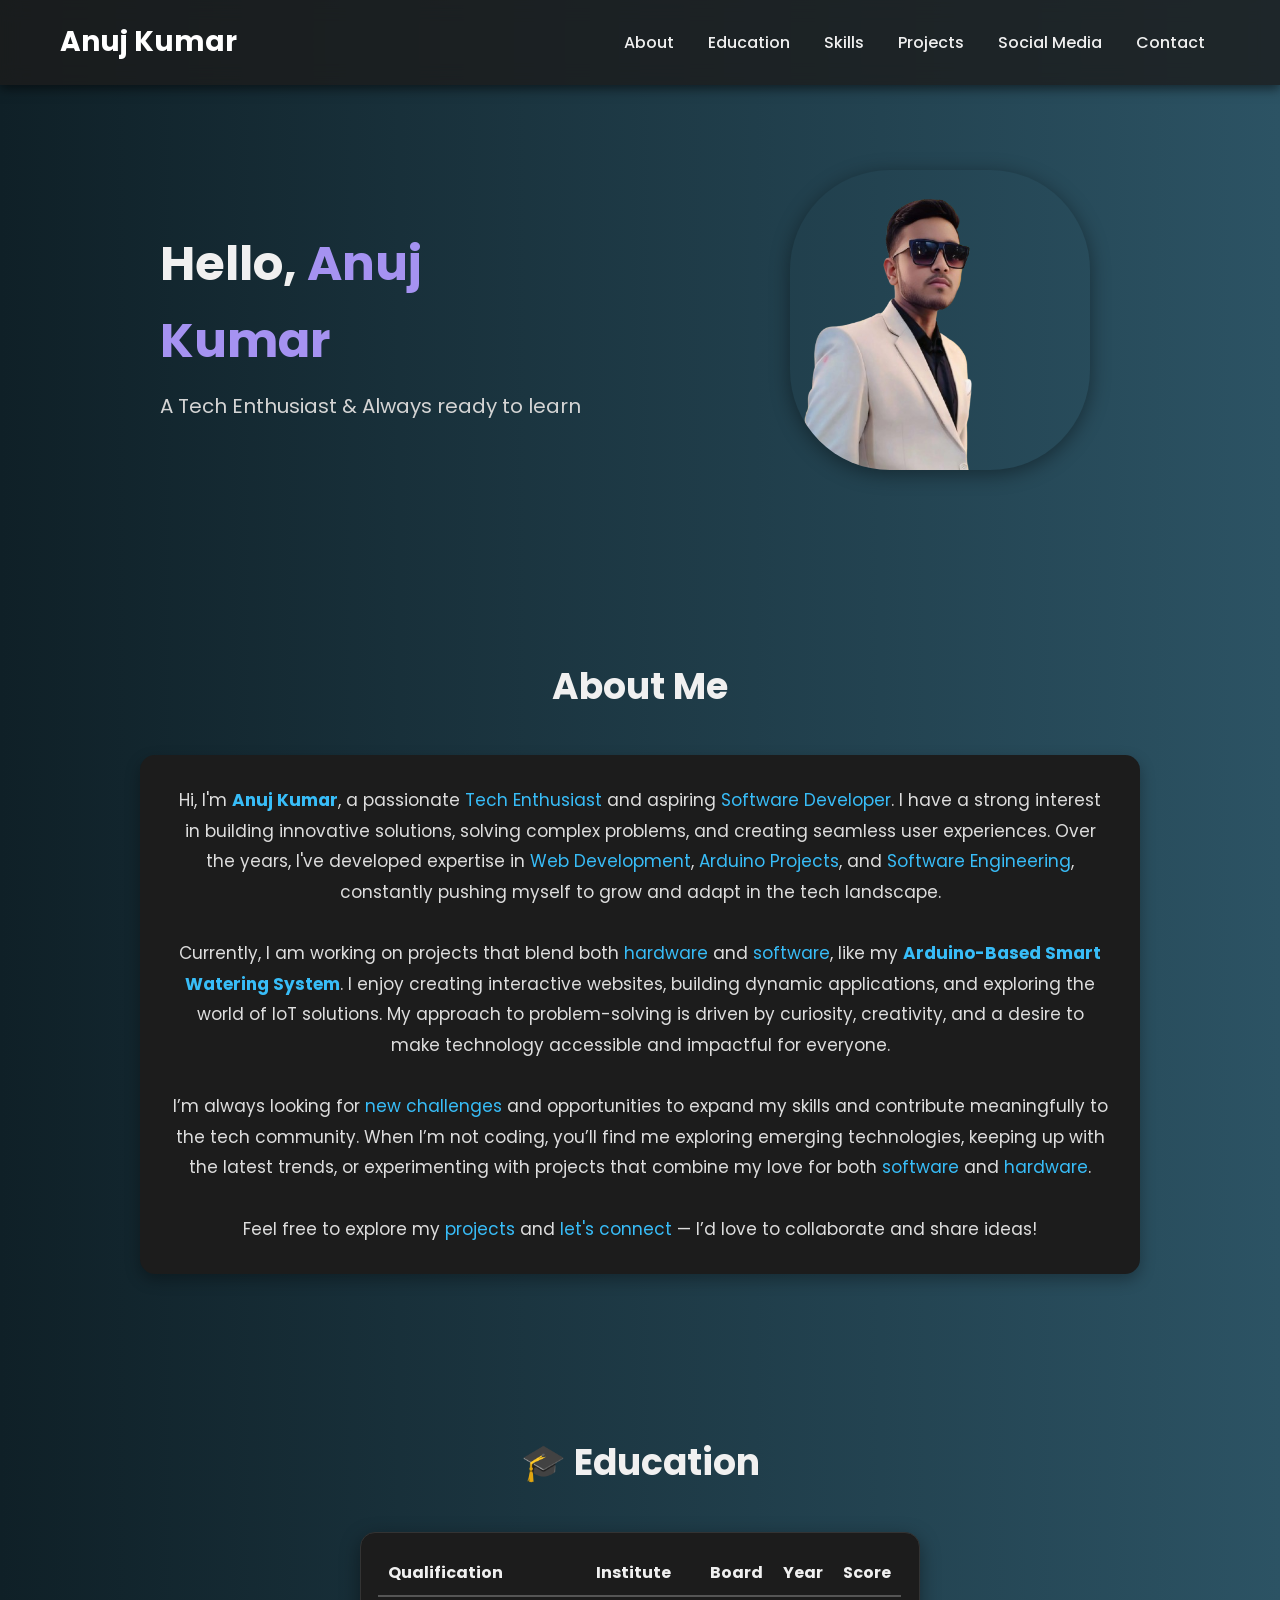
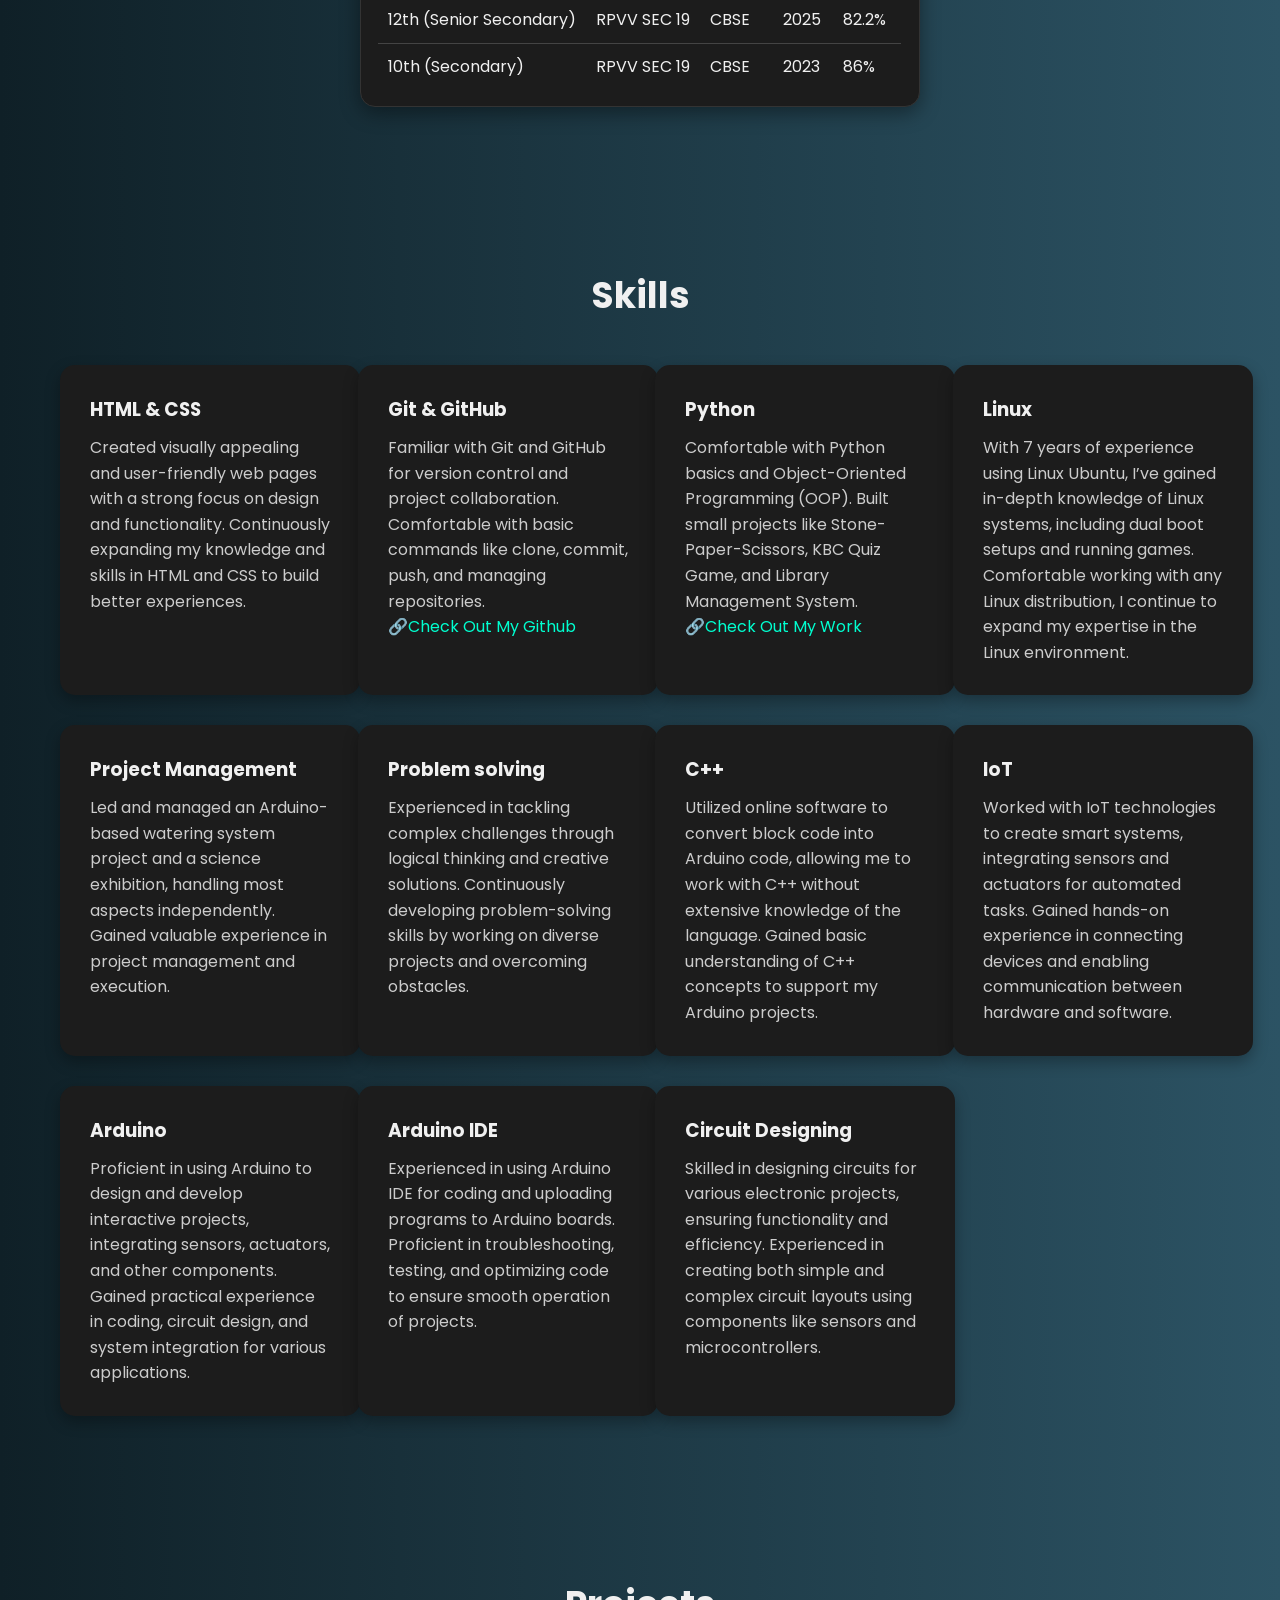
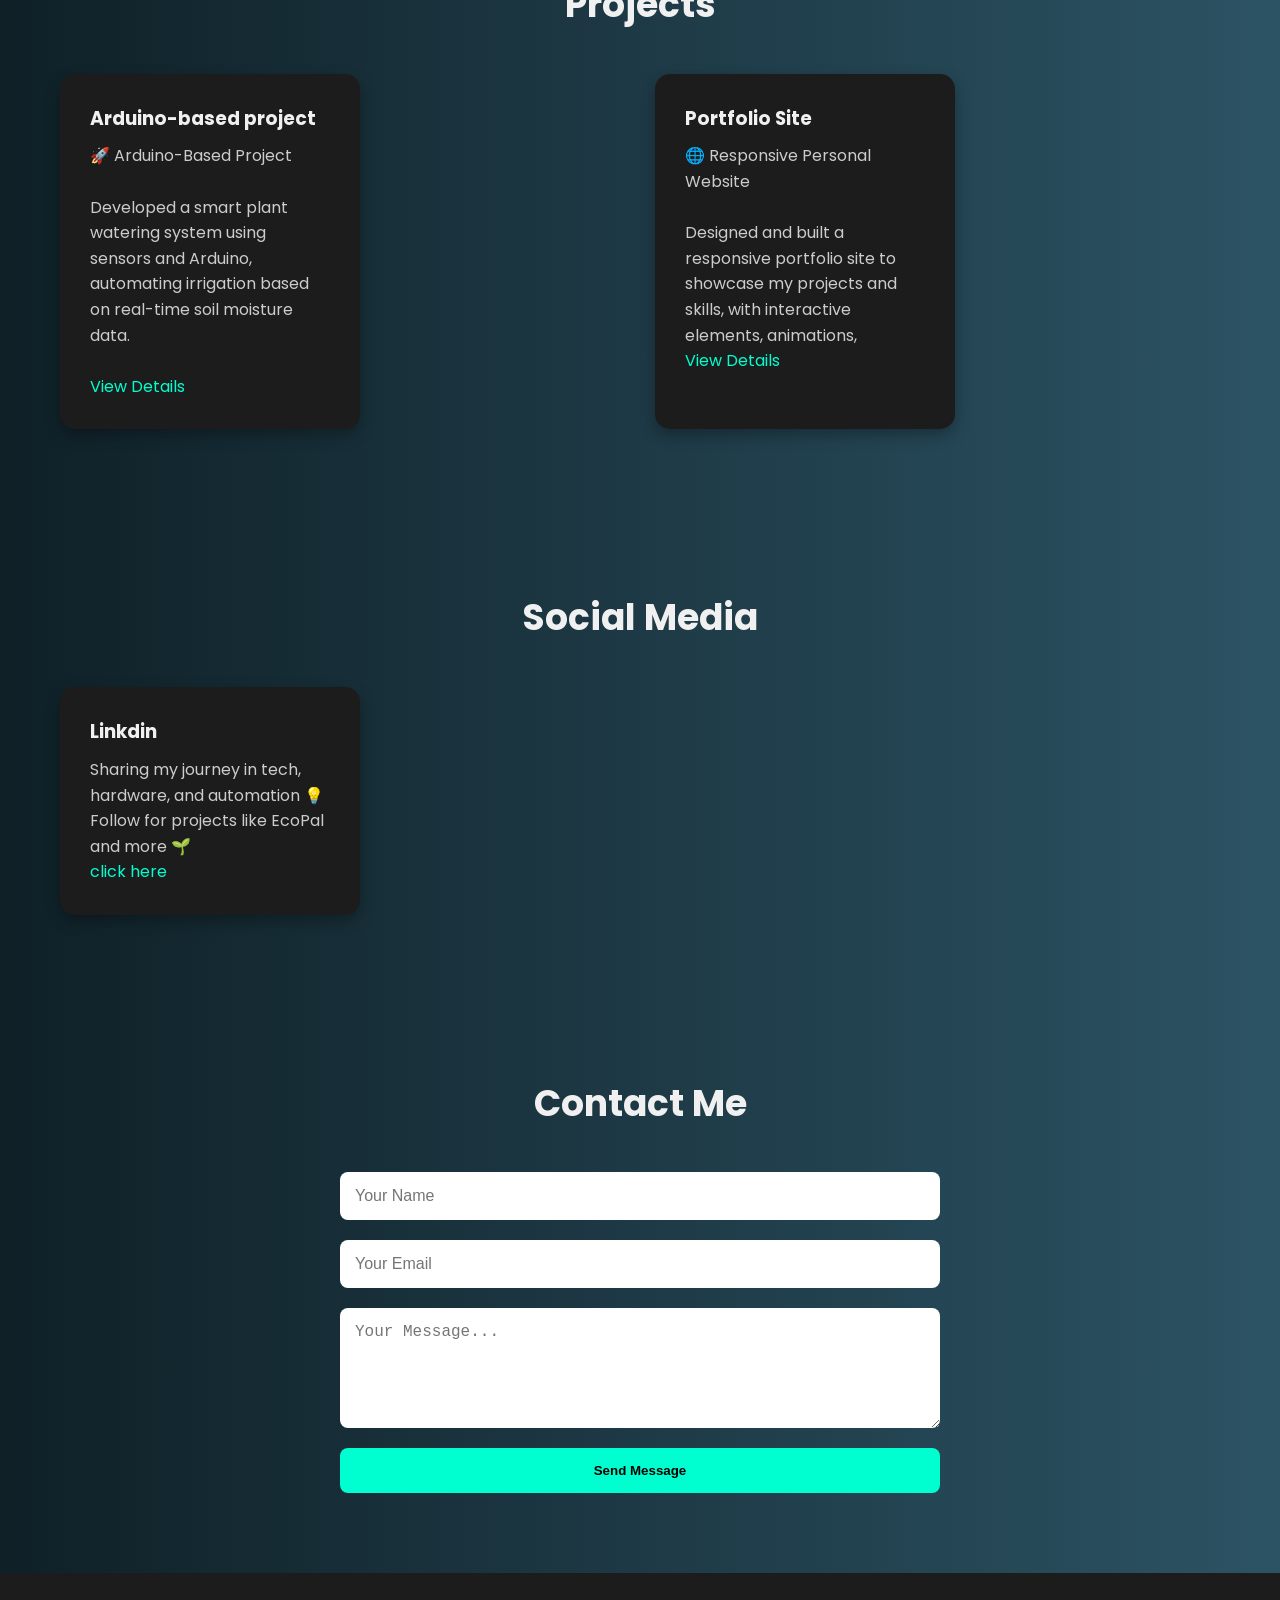
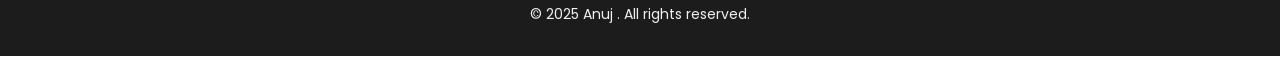
==== commit ffd0b51a: "Update index.html" ====
--- a/docs/index.html
+++ b/docs/index.html
@@ -403,7 +403,7 @@
             <td style="padding: 10px;">RPVV SEC 19</td>
             <td style="padding: 10px;">CBSE</td>
             <td style="padding: 10px;">2025</td>
-            <td style="padding: 10px;">xyz%</td>
+            <td style="padding: 10px;">82.2%</td>
           </tr>
           <tr>
             <td style="padding: 10px;">10th (Secondary)</td>
@@ -608,4 +608,4 @@
 
 </body>
 
-</html>+</html>
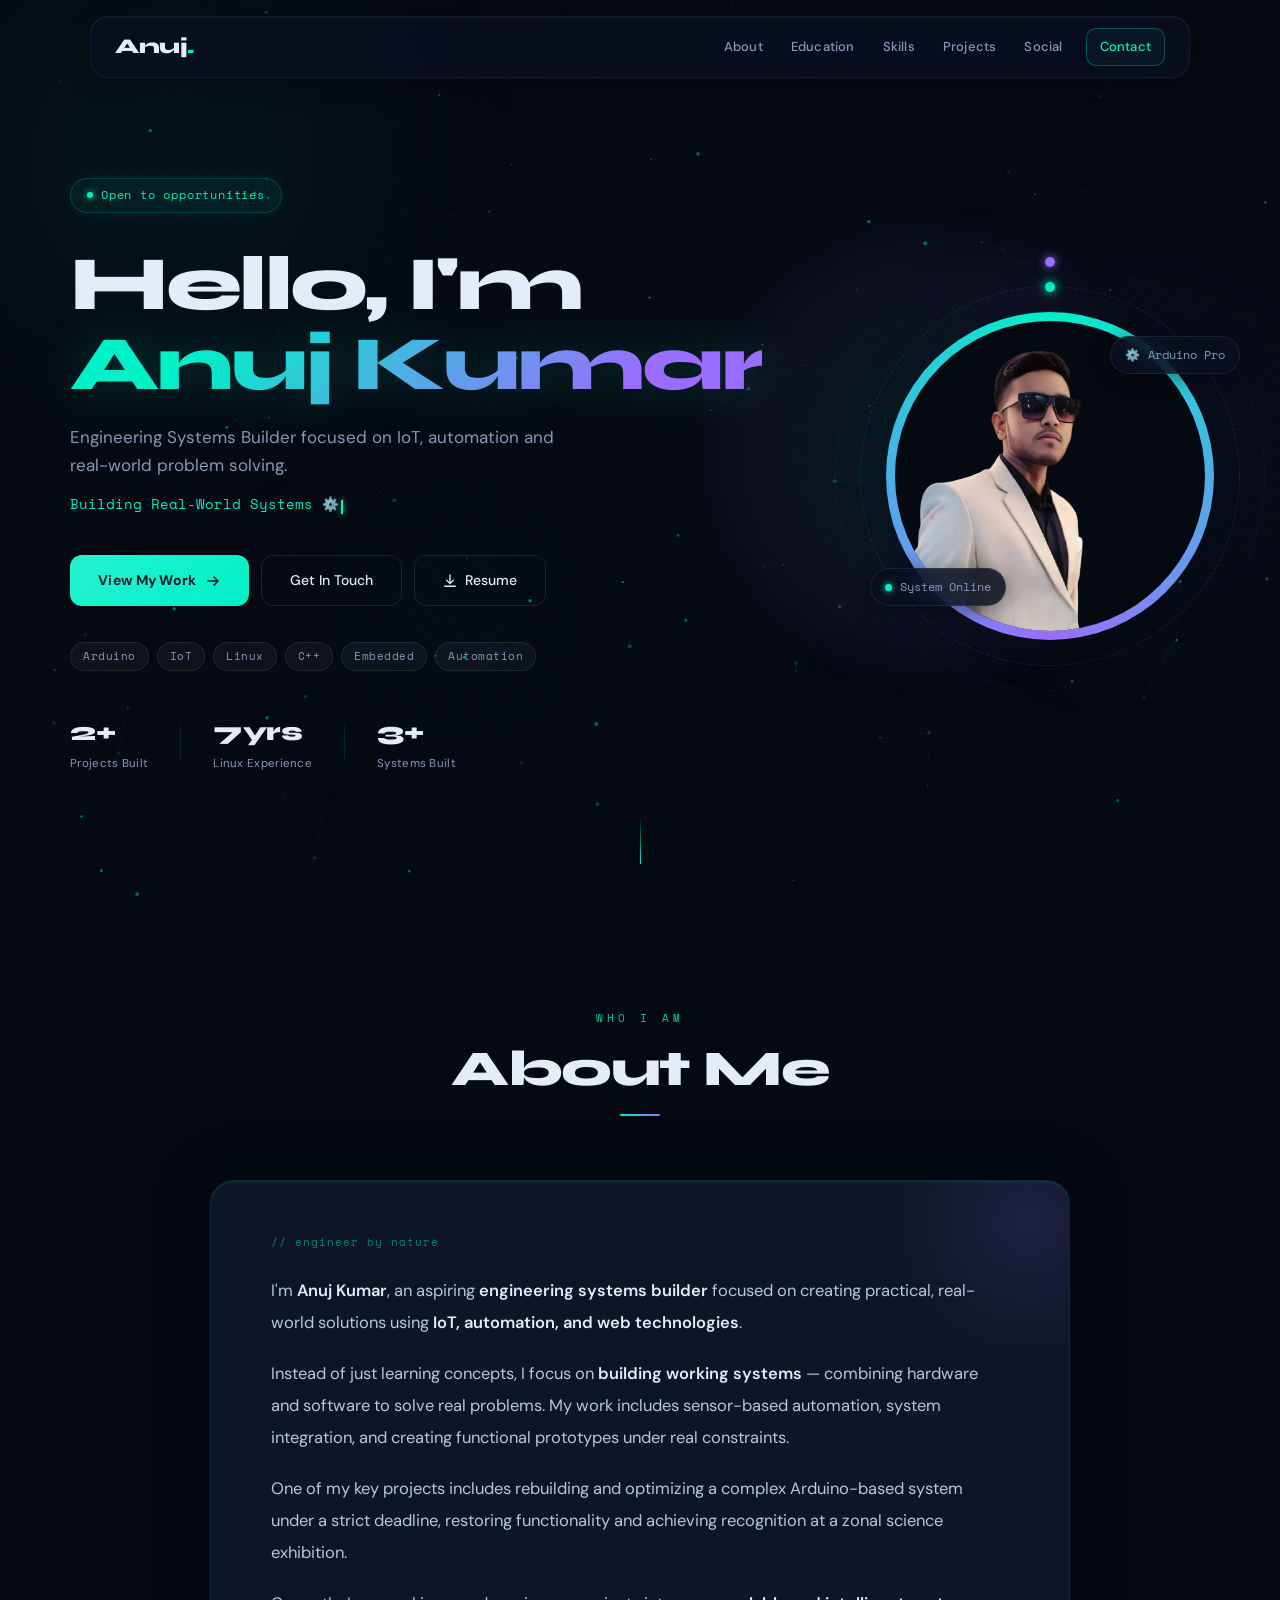
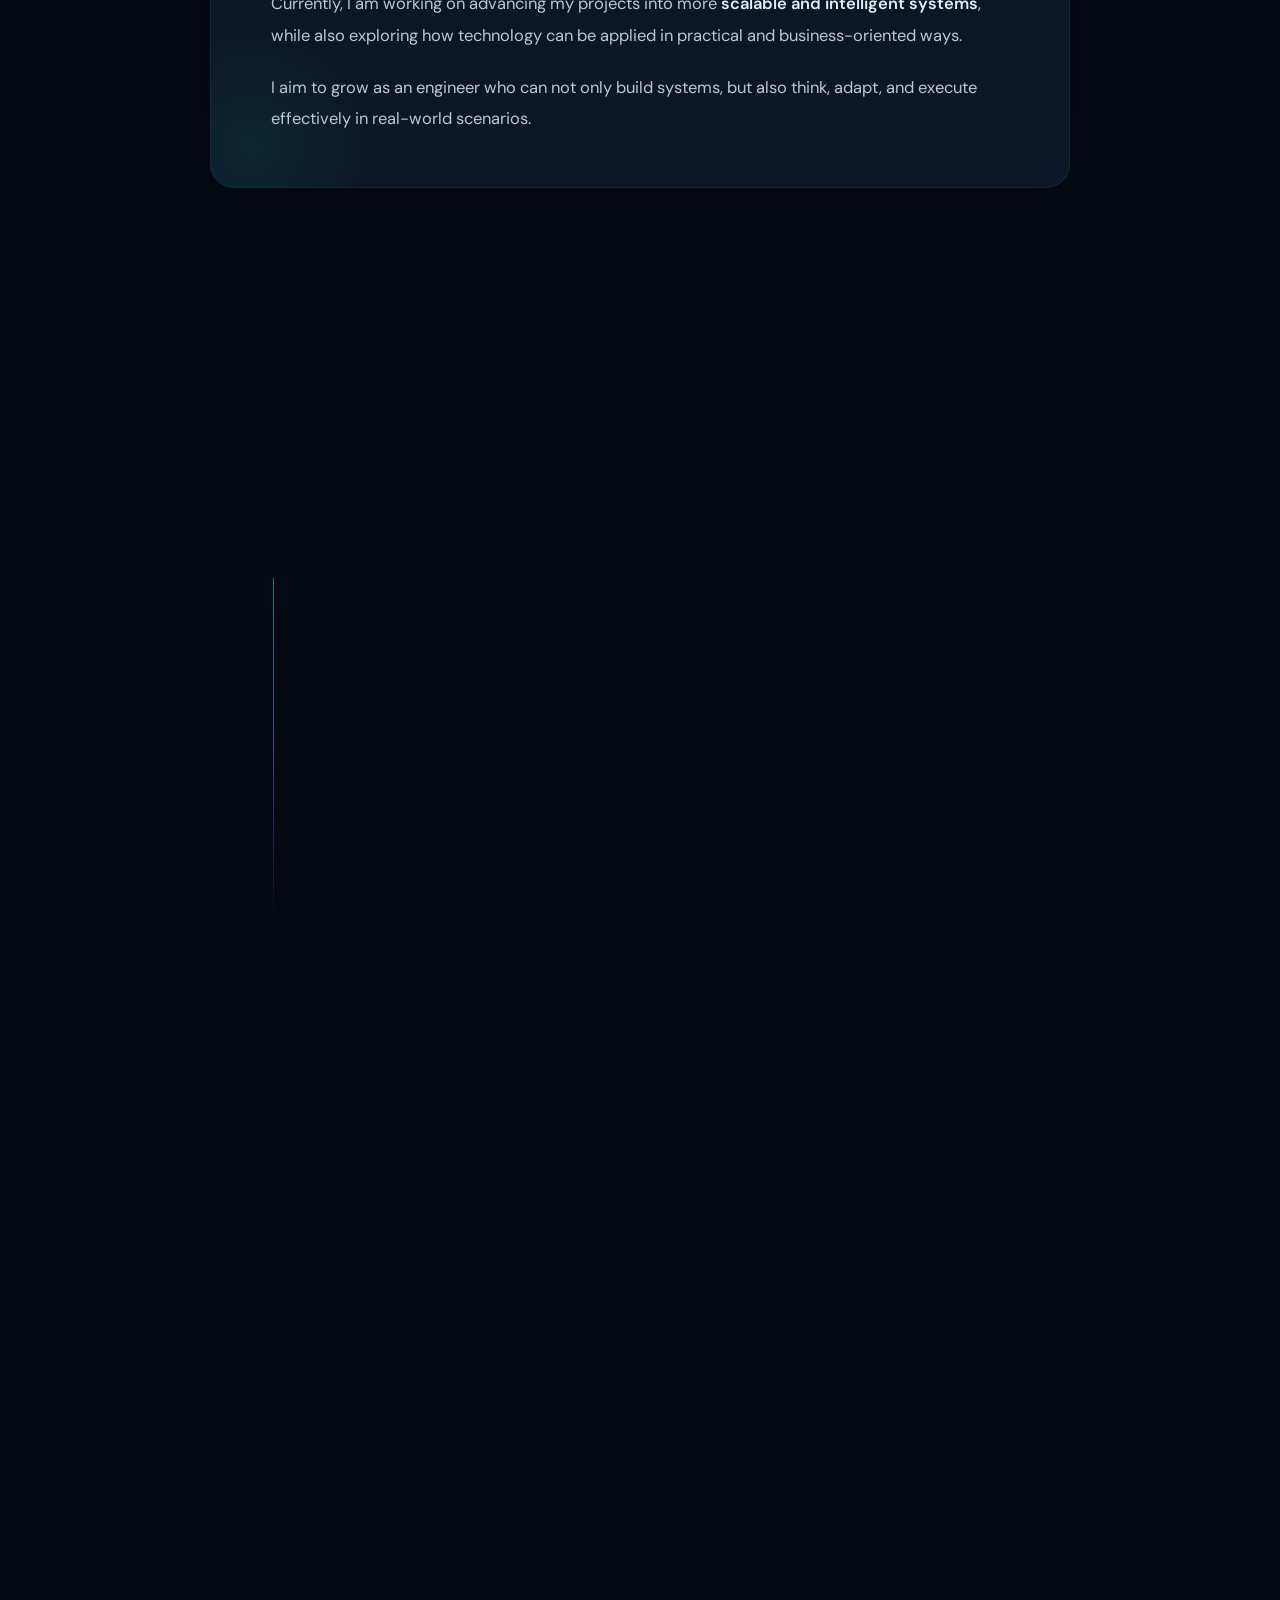
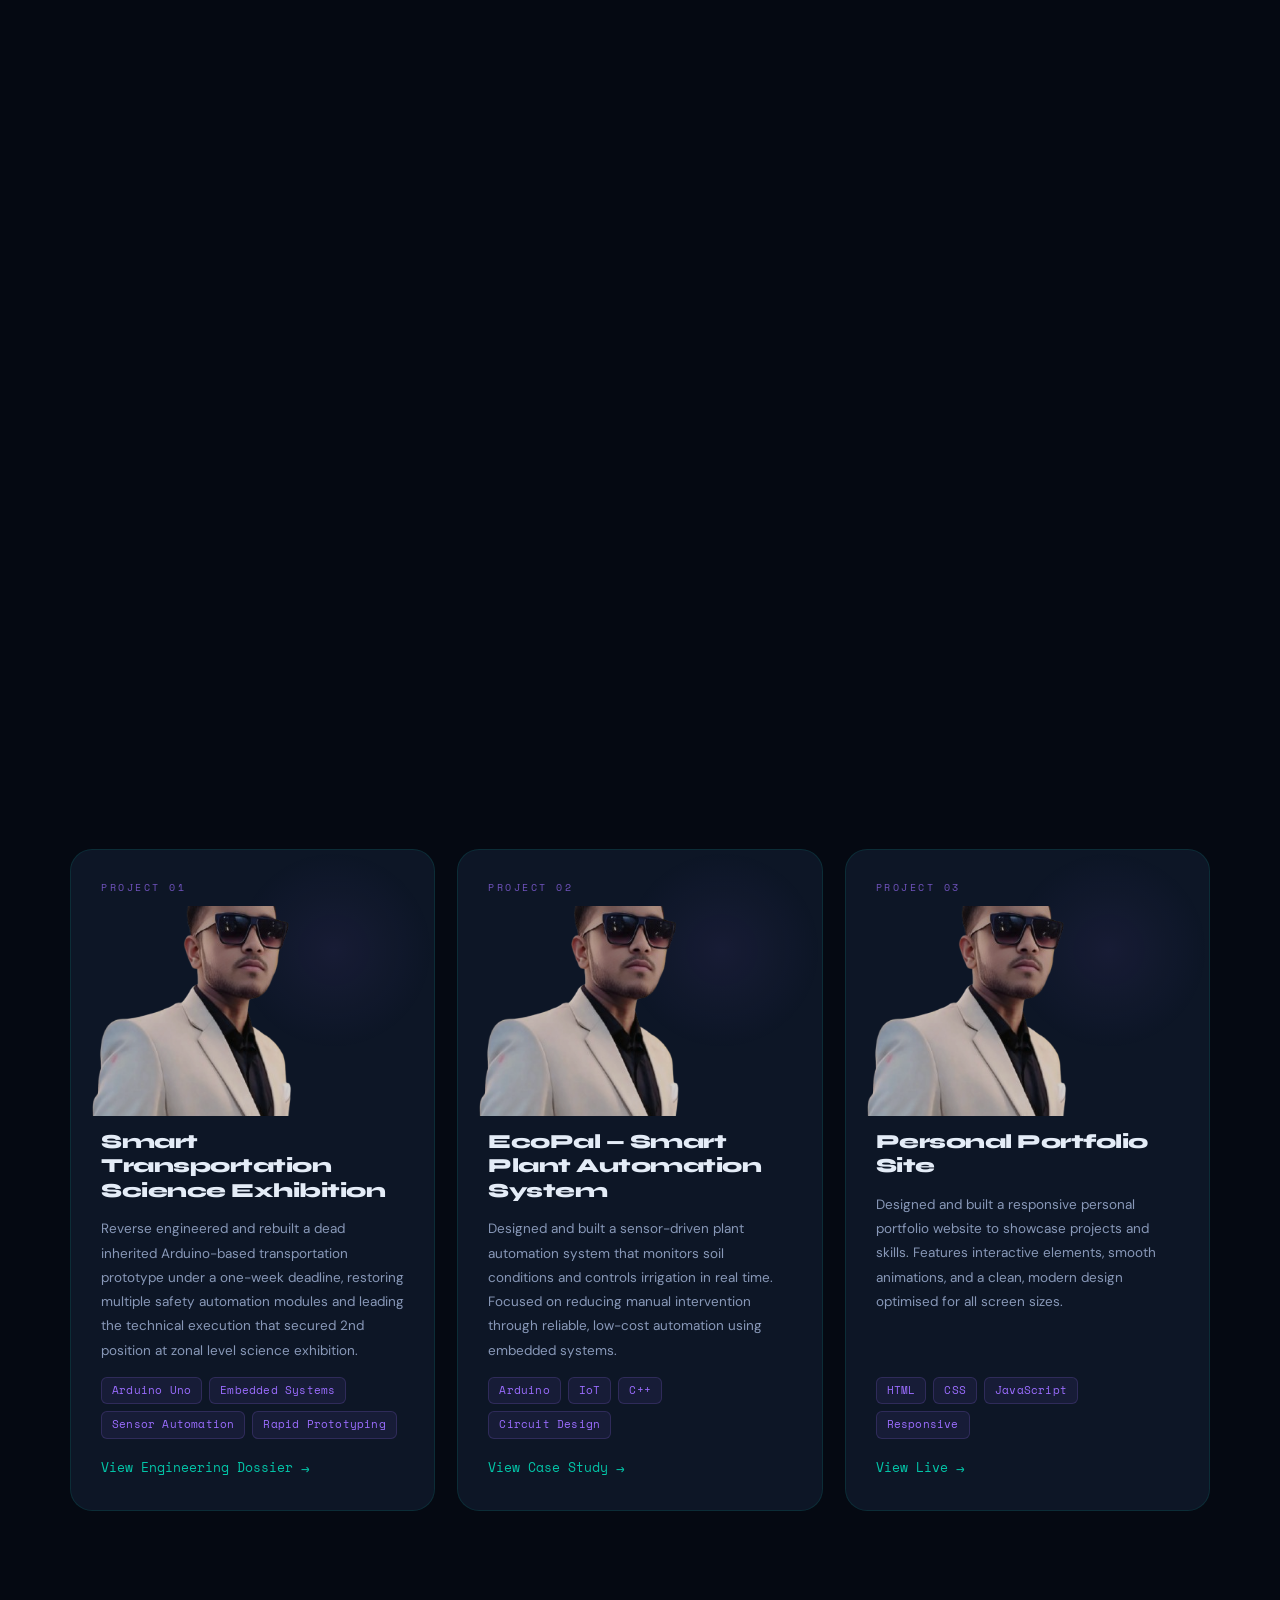
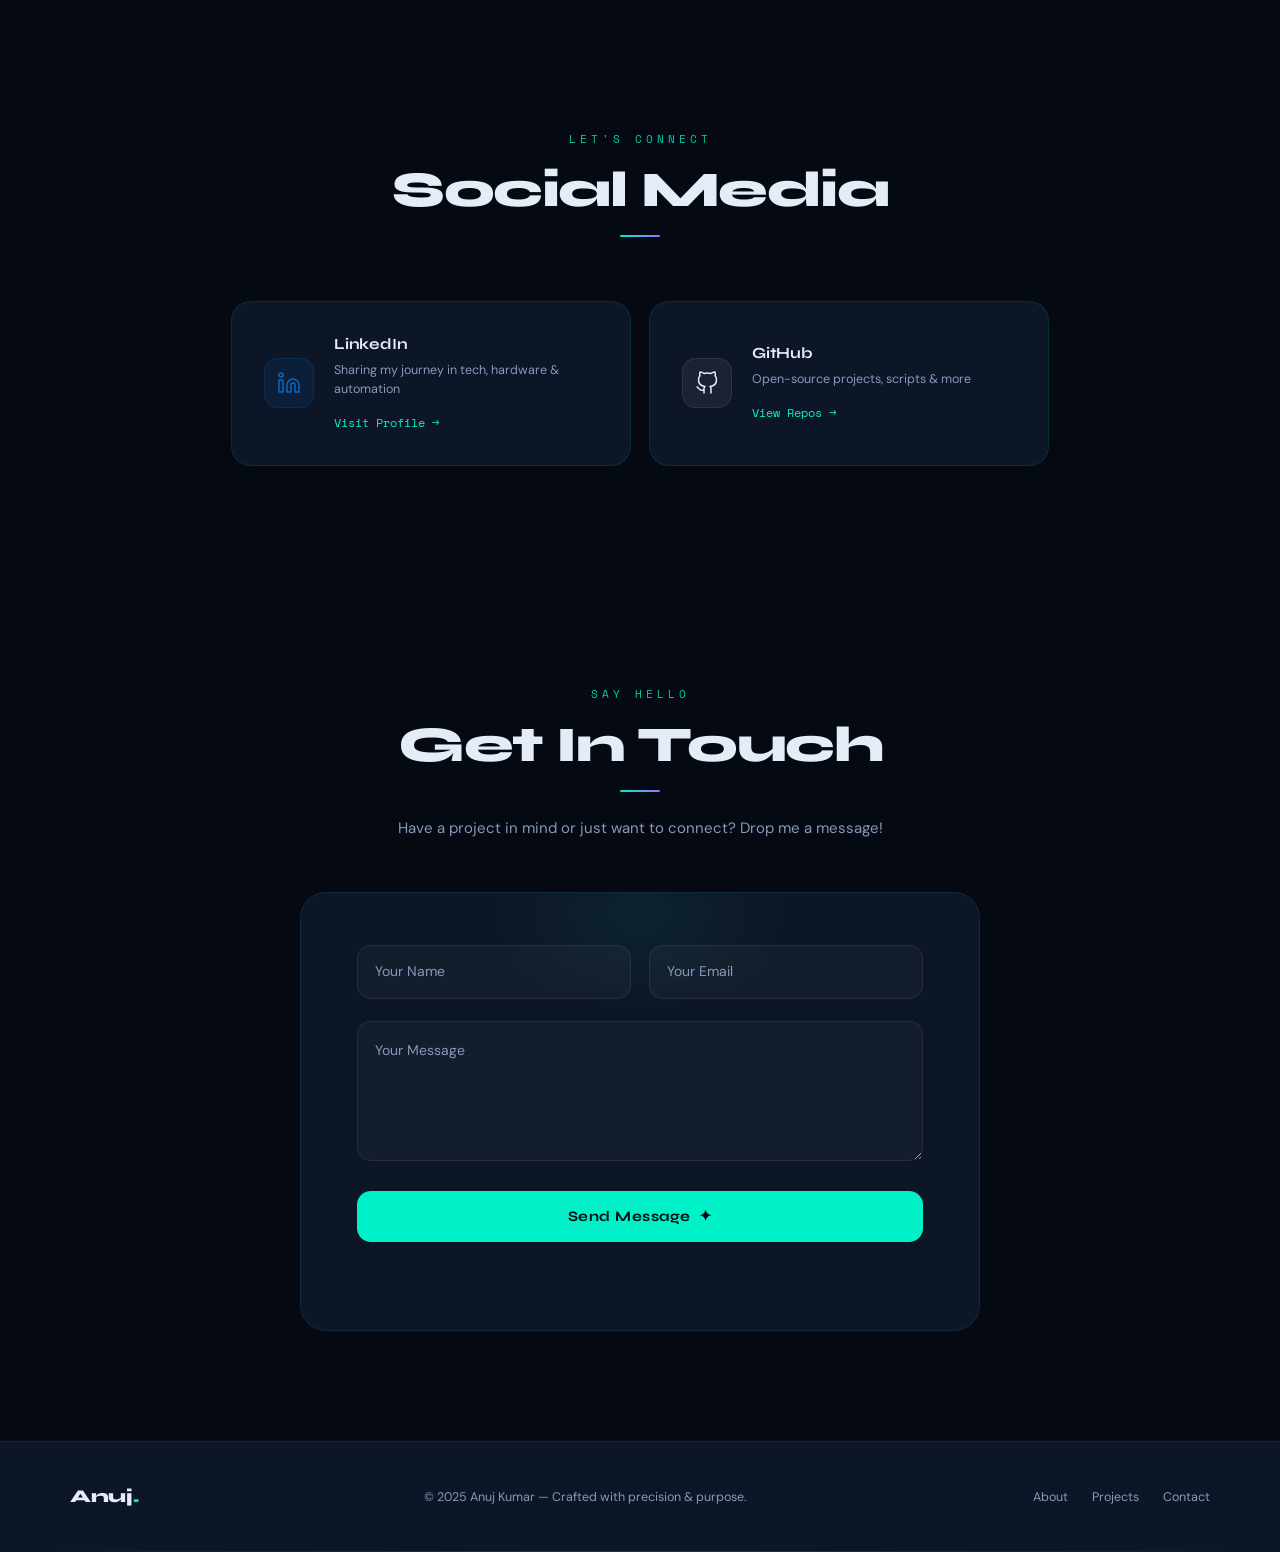
==== commit 5f4c1bc4: "changed complete file(upgradedversion) with new project added(science exhibition)" ====
--- a/docs/index.html
+++ b/docs/index.html
@@ -2,610 +2,528 @@
 <html lang="en">
 
 <head>
-  <script type="text/javascript" src="https://cdn.emailjs.com/dist/email.min.js"></script>
-  <script>
-    (function () {
-      emailjs.init("xlFs-dv2_g9a_6nuk"); // Replace with your actual public key
-    })();
-  </script>
-
   <meta charset="UTF-8" />
   <meta name="viewport" content="width=device-width, initial-scale=1.0" />
-  <title>Anuj Kumar | Portfolio</title>
-  <link href="https://fonts.googleapis.com/css2?family=Poppins:wght@300;500;700&display=swap" rel="stylesheet" />
-  <style>
-    :root {
-      --primary: #0f2027;
-      --secondary: #203a43;
-      --accent: #2c5364;
-      --text: #f0f0f0;
-      --card-bg: #1c1c1c;
-    }
-
-    * {
-      margin: 0;
-      padding: 0;
-      box-sizing: border-box;
-      scroll-behavior: smooth;
-    }
-
-    body {
-      font-family: 'Poppins', sans-serif;
-      background: linear-gradient(to right, var(--primary), var(--accent));
-      color: var(--text);
-      line-height: 1.6;
-      padding-top: 70px;
-    }
-    .navbar {
-      position: fixed;
-      top: 0;
-      width: 100%;
-      z-index: 999;
-      padding: 20px 60px;
-      background: rgba(255, 255, 255, 0.1); /* Semi-transparent background */
-      backdrop-filter: blur(10px); /* Frosted glass effect */
-      -webkit-backdrop-filter: blur(10px); /* For Safari */
-      box-shadow: 0 4px 6px rgba(0, 0, 0, 0.1); /* Subtle shadow for depth */
-      transition: box-shadow 0.3s ease-in-out;
-    }
-
-    .navbar.scrolled {
-      box-shadow: 0 2px 10px rgba(0, 0, 0, 0.15);
-    }
-
-    header {
-      position: fixed;
-      top: 0;
-      left: 0;
-      width: 100%;
-      z-index: 1000;
-      padding: 20px 60px;
-      display: flex;
-      justify-content: space-between;
-      align-items: center;
-      background: rgba(28, 28, 28, 0.8); /* Semi-transparent background for header */
-      backdrop-filter: blur(10px); /* Frosted glass effect */
-      -webkit-backdrop-filter: blur(10px); /* For Safari */
-      box-shadow: 0 4px 10px rgba(0, 0, 0, 0.5); /* Subtle shadow */
-    }
-
-
-    header h1 {
-      font-size: 28px;
-      font-weight: 700;
-      color: var(--text);
-    }
-
-    nav a {
-      margin: 0 15px;
-      color: var(--text);
-      text-decoration: none;
-      font-weight: 500;
-      transition: color 0.3s ease;
-    }
-
-    nav a:hover {
-      color: #00ffd0;
-    }
-    .navbar.scrolled {
-      box-shadow: 0 2px 10px rgba(0, 0, 0, 0.15); /* Subtle shadow when scrolling */
-    }
-
-    .hero {
-      padding: 100px 60px;
-      text-align: left;
-    }
-
-    .hero h2 {
-      font-size: 48px;
-      margin-bottom: 10px;
-    }
-
-    .hero p {
-      font-size: 20px;
-      color: #d4d4d4;
-    }
-
-    .hero-content {
-      display: flex;
-      align-items: center;
-      justify-content: flex-start;
-      flex-wrap: wrap;
-      gap: 20px;
-    }
-
-    .hero-text {
-      flex: 1;
-      max-width: 500px;
-      margin-right: 20px;
-      margin-left: 100px;
-    }
-
-    .hero-image {
-      flex: 1;
-      text-align: right;
-      max-width: 500px;
-      margin-right: 130px;
-      margin-left: 20px;
-    }
-
-    .hero-image img {
-      width: 100%;
-      max-width: 300px;
-      border-radius: 100px;
-      box-shadow: 0 4px 20px rgba(0, 0, 0, 0.4);
-    }
-
-    section {
-      padding: 80px 60px;
-    }
-
-    .section-title {
-      font-size: 36px;
-      margin-bottom: 40px;
-      text-align: center;
-    }
-
-    .skills,
-    .projects {
-      display: grid;
-      grid-template-columns: repeat(auto-fit, minmax(250px, 1fr));
-      gap: 30px;
-    }
-
-    .card {
-      background: var(--card-bg);
-      padding: 30px;
-      border-radius: 15px;
-      box-shadow: 0 6px 15px rgba(0, 0, 0, 0.3);
-      transition: transform 0.3s ease;
-      width: 300px;
-    }
-
-    .card:hover {
-      transform: translateY(-10px);
-    }
-
-    .card h3 {
-      margin-bottom: 10px;
-    }
-
-    .card p {
-      color: #ccc;
-    }
-
-    form {
-      max-width: 600px;
-      margin: auto;
-      display: flex;
-      flex-direction: column;
-      gap: 20px;
-    }
-
-    input,
-    textarea {
-      padding: 15px;
-      border: none;
-      border-radius: 8px;
-      font-size: 16px;
-    }
-
-    button {
-      padding: 15px;
-      background: #00ffd0;
-      color: #000;
-      border: none;
-      border-radius: 8px;
-      font-weight: bold;
-      cursor: pointer;
-      transition: background 0.3s ease;
-    }
-
-    button:hover {
-      background: #00bfa6;
-    }
-
-    footer {
-      text-align: center;
-      padding: 30px;
-      background: var(--card-bg);
-      font-size: 14px;
-    }
-
-    .highlight0 {
-      color: #a592f1;
-    }
-
-    .highlight {
-      color: #38bdf8;
-    }
-
-    .education-table-wrapper {
-      overflow-x: center;
-      -webkit-overflow-scrolling: touch;
-      border-radius: 10px;
-    }
-
-    .education {
-      width: 100%;
-      border-collapse: collapse;
-      min-width: 600px;
-      /* Makes sure it doesn't squish on small screens */
-    }
-
-
-    .education table th,
-    .education table td {
-      padding: 10px;
-      text-align: left;
-    }
-
-    .education table th {
-      background-color: #333;
-    }
-
-    .education table td {
-      background-color: #444;
-    }
-
-
-    /* Responsive tweaks */
-    @media (max-width: 768px) {
-
-      header,
-      section {
-        padding: 20px;
-      }
-
-      .hero h2 {
-        font-size: 36px;
-      }
-
-      .hero-content {
-        flex-direction: column;
-        text-align: center;
-      }
-
-      .hero-image {
-        text-align: center;
-      }
-
-      .section-title {
-        font-size: 28px;
-      }
-
-      .skills,
-      .projects {
-        grid-template-columns: 1fr;
-        /* Stack items vertically */
-        gap: 20px;
-        /* Adjust gap */
-      }
-
-      header {
-        padding: 10px 20px;
-        /* Reduce padding for mobile */
-      }
-
-      nav a {
-        font-size: 14px;
-        /* Smaller text for mobile */
-        margin: 0 10px;
-        /* Reduce margin between links */
-      }
-
-      .hero-text {
-        margin: 0;
-        /* Remove extra margins */
-      }
-
-      .hero-image {
-        margin: 0;
-        /* Adjust margins for mobile */
-      }
-    }
-
-    .education table th,
-    .education table td {
-      padding: 8px;
-      font-size: 14px;
-    }
-  </style>
+  <title>Anuj Kumar | Engineering Systems Builder</title>
+  <script src="https://cdn.emailjs.com/dist/email.min.js"></script>
+  <link rel="preconnect" href="https://fonts.googleapis.com" />
+  <link rel="preconnect" href="https://fonts.gstatic.com" crossorigin />
+  <link
+    href="https://fonts.googleapis.com/css2?family=Syne:wght@400;600;700;800&family=DM+Sans:ital,opsz,wght@0,9..40,300;0,9..40,400;0,9..40,500;1,9..40,300&family=Space+Mono:wght@400;700&display=swap"
+    rel="stylesheet" />
+  <link rel="stylesheet" href="style.css">
 </head>
 
 <body>
 
-  <header>
-    <h1>
-      <a href="https://anuj-datastream.github.io/Portfolio/" style="color: #ffffff; text-decoration: none;">
-        Anuj Kumar
-      </a>
-    </h1>
-    <nav id="navbar">
-      <a href="#about">About</a>
-      <a href="#education">Education</a>
-      <a href="#skills">Skills</a>
-      <a href="#projects">Projects</a>
-      <a href="#Social Media">Social Media</a>
-      <a href="#contact">Contact</a>
-    </nav>
-  </header>
-
-  <section class="hero">
-    <div class="hero-content">
-      <div class="hero-text">
-        <h2>Hello, <span class="highlight0">Anuj Kumar</span></h2>
-        <p>A Tech Enthusiast & Always ready to learn</p>
-      </div>
-      <div class="hero-image">
-        <img src="anuj.png" alt="Anuj Kumar" />
+  <!-- ===================== CURSOR GLOW ===================== -->
+  <div class="cursor-glow" id="cursor-glow"></div>
+
+  <!-- ===================== SCROLL PROGRESS ===================== -->
+  <div id="scroll-progress"></div>
+
+  <!-- ===================== AURORA BACKGROUND ===================== -->
+  <div class="aurora-bg" aria-hidden="true">
+    <div class="aurora aurora-1"></div>
+    <div class="aurora aurora-2"></div>
+    <div class="aurora aurora-3"></div>
+    <div class="aurora aurora-4"></div>
+  </div>
+
+  <!-- ===================== PARTICLE CANVAS ===================== -->
+  <canvas id="bg-canvas"></canvas>
+
+  <div class="site-wrap">
+
+    <!-- ===================== HEADER ===================== -->
+    <header id="main-header">
+      <a href="#" class="logo">Anuj<span>.</span></a>
+      <nav id="main-nav">
+        <a href="#about" data-section="about">About</a>
+        <a href="#education" data-section="education">Education</a>
+        <a href="#skills" data-section="skills">Skills</a>
+        <a href="#projects" data-section="projects">Projects</a>
+        <a href="#social" data-section="social">Social</a>
+        <a href="#contact" class="nav-cta" data-section="contact">Contact</a>
+      </nav>
+      <button class="hamburger" id="hamburger" aria-label="Toggle navigation" aria-expanded="false">
+        <span></span><span></span><span></span>
+      </button>
+    </header>
+
+    <!-- Mobile Nav Overlay -->
+    <div class="mobile-nav" id="mobile-nav" role="dialog" aria-modal="true">
+      <div class="mobile-nav-inner">
+        <a href="#about" onclick="closeMobileNav()">About</a>
+        <a href="#education" onclick="closeMobileNav()">Education</a>
+        <a href="#skills" onclick="closeMobileNav()">Skills</a>
+        <a href="#projects" onclick="closeMobileNav()">Projects</a>
+        <a href="#social" onclick="closeMobileNav()">Social</a>
+        <a href="#contact" onclick="closeMobileNav()" class="mobile-nav-cta">Contact</a>
       </div>
     </div>
-  </section>
-
-  <section id="about">
-    <h2 class="section-title">About Me</h2>
-    <div
-      style="max-width: 1000px; margin: auto; background: var(--card-bg); padding: 30px; border-radius: 15px; box-shadow: 0 6px 15px rgba(0, 0, 0, 0.3);">
-      <p style="text-align: center; font-size: 17px; line-height: 1.8; color: #ddd;">
-        Hi, I'm <strong><span class="highlight">Anuj Kumar</span></strong>, a passionate <span class="highlight">Tech Enthusiast</span> and aspiring <span class="highlight">Software Developer</span>. 
-        I have a strong interest in building innovative solutions, solving complex problems, and creating seamless user experiences. Over the years, I've developed expertise in <span class="highlight">Web Development</span>, <span class="highlight">Arduino Projects</span>, and <span class="highlight">Software Engineering</span>, constantly pushing myself to grow and adapt in the tech landscape.
-        <br><br>
-        Currently, I am working on projects that blend both <span class="highlight">hardware</span> and <span class="highlight">software</span>, like my <strong><span class="highlight">Arduino-Based Smart Watering System</span></strong>. I enjoy creating interactive websites, building dynamic applications, and exploring the world of IoT solutions. My approach to problem-solving is driven by curiosity, creativity, and a desire to make technology accessible and impactful for everyone.
-        <br><br>
-        I’m always looking for <span class="highlight">new challenges</span> and opportunities to expand my skills and contribute meaningfully to the tech community. When I’m not coding, you’ll find me exploring emerging technologies, keeping up with the latest trends, or experimenting with projects that combine my love for both <span class="highlight">software</span> and <span class="highlight">hardware</span>.
-        <br><br>
-        Feel free to explore my <span class="highlight">projects</span> and <span class="highlight">let's connect</span> — I’d love to collaborate and share ideas!
-    </p>
-    
-
-    </div>
-  </section>
-
-
-
-  <section id="education">
-    <h2 class="section-title">🎓 Education</h2>
-    <div class="education-table-wrapper">
-      <table class="education">
-        <!-- your existing table content -->
-      </table>
-    </div>
-    <div style="
-      max-width: 560px;
-      margin: auto;
-      background: var(--card-bg);
-      padding: 17px;
-      border-radius: 15px;
-      box-shadow: 0 6px 20px rgba(0, 0, 0, 0.4);
-      border: 1px solid #333;
-    ">
-      <table style="
-        width: 100%;
-        text-align: left;
-        border-collapse: collapse;
-        color: var(--text);
-        overflow-x: auto; /* Allow horizontal scrolling on small screens */
-        display: block;
-      ">
-        <thead>
-          <tr style="border-bottom: 2px solid #555;">
-            <th style="padding: 10px;">Qualification</th>
-            <th style="padding: 10px;">Institute</th>
-            <th style="padding: 10px;">Board</th>
-            <th style="padding: 10px;">Year</th>
-            <th style="padding: 10px;">Score</th>
-          </tr>
-        </thead>
-        <tbody>
-          <tr style="border-bottom: 1px solid #444;">
-            <td style="padding: 10px;">12th (Senior Secondary)</td>
-            <td style="padding: 10px;">RPVV SEC 19</td>
-            <td style="padding: 10px;">CBSE</td>
-            <td style="padding: 10px;">2025</td>
-            <td style="padding: 10px;">82.2%</td>
-          </tr>
-          <tr>
-            <td style="padding: 10px;">10th (Secondary)</td>
-            <td style="padding: 10px;">RPVV SEC 19</td>
-            <td style="padding: 10px;">CBSE</td>
-            <td style="padding: 10px;">2023</td>
-            <td style="padding: 10px;">86%</td>
-          </tr>
-        </tbody>
-      </table>
-    </div>
-  </section>
-
-
-
-  <section id="skills">
-    <h2 class="section-title">Skills</h2>
-    <div class="skills">
-      <div class="card">
-        <h3>HTML & CSS</h3>
-        <p>Created visually appealing and user-friendly web pages with a strong focus on design and functionality.
-          Continuously expanding my knowledge and skills in HTML and CSS to build better experiences.
-        </p>
-      </div>
-
-      <div class="card">
-        <h3>Git & GitHub</h3>
-        <p>Familiar with Git and GitHub for version control and project collaboration.
-          Comfortable with basic commands like clone, commit, push, and managing repositories.
-        </p>
-        <a href="https://github.com/Anuj-DataStream" style="color: #00ffd0; text-decoration: none;">
-          🔗Check Out My Github
+
+    <!-- ===================== HERO ===================== -->
+    <section class="hero">
+      <!-- Glow behind image -->
+      <div class="hero-glow" aria-hidden="true"></div>
+
+      <div class="hero-inner">
+        <div class="hero-left">
+
+          <div class="hero-badge">
+            <span class="dot"></span> Open to opportunities
+          </div>
+
+          <h1 class="hero-name">
+            Hello, I'm<br>
+            <span class="line2">Anuj Kumar</span>
+          </h1>
+
+          <p class="hero-tagline">
+            Engineering Systems Builder focused on IoT, automation and real-world problem solving.
+          </p>
+
+          <div class="typewriter-wrap">
+            <span id="typewriter-text"></span><span class="caret"></span>
+          </div>
+
+          <div class="hero-ctas">
+            <a href="#projects" class="btn-primary">
+              <span>View My Work</span>
+              <svg width="16" height="16" viewBox="0 0 16 16" fill="none"><path d="M3 8h10M9 4l4 4-4 4" stroke="currentColor" stroke-width="1.5" stroke-linecap="round" stroke-linejoin="round"/></svg>
+            </a>
+            <a href="#contact" class="btn-ghost">Get In Touch</a>
+            <a href="resume.pdf" class="btn-ghost btn-resume" download>
+              <svg width="14" height="14" viewBox="0 0 16 16" fill="none"><path d="M8 1v9M4 7l4 4 4-4M2 14h12" stroke="currentColor" stroke-width="1.5" stroke-linecap="round" stroke-linejoin="round"/></svg>
+              Resume
+            </a>
+          </div>
+
+          <!-- Tech Stack Pills -->
+          <div class="tech-pills">
+            <span class="tech-pill">Arduino</span>
+            <span class="tech-pill">IoT</span>
+            <span class="tech-pill">Linux</span>
+            <span class="tech-pill">C++</span>
+            <span class="tech-pill">Embedded</span>
+            <span class="tech-pill">Automation</span>
+          </div>
+
+          <div class="hero-stats">
+            <div class="stat">
+              <div class="stat-val">2+</div>
+              <div class="stat-label">Projects Built</div>
+            </div>
+            <div class="stat-sep" aria-hidden="true"></div>
+            <div class="stat">
+              <div class="stat-val">7yrs</div>
+              <div class="stat-label">Linux Experience</div>
+            </div>
+            <div class="stat-sep" aria-hidden="true"></div>
+            <div class="stat">
+              <div class="stat-val">3+</div>
+              <div class="stat-label">Systems Built</div>
+            </div>
+          </div>
+
+        </div>
+
+        <div class="hero-right">
+          <div class="hero-img-wrap">
+            <div class="hero-ring"></div>
+            <div class="hero-ring hero-ring-2"></div>
+            <div class="hero-img-inner">
+              <img src="anuj.png" alt="Anuj Kumar" />
+            </div>
+            <!-- Floating status card -->
+            <div class="hero-float-card hero-float-1">
+              <span class="float-dot"></span>
+              <span>System Online</span>
+            </div>
+            <!-- Floating badge -->
+            <div class="hero-float-card hero-float-2">
+              <span>⚙️</span>
+              <span>Arduino Pro</span>
+            </div>
+          </div>
+        </div>
+      </div>
+
+      <!-- Scroll indicator -->
+      <div class="scroll-indicator" aria-label="Scroll down">
+        <div class="scroll-line"></div>
+      </div>
+    </section>
+
+    <!-- ===================== ABOUT ===================== -->
+    <section id="about">
+      <div class="section-header reveal">
+        <span class="section-eyebrow">Who I Am</span>
+        <h2 class="section-title">About Me</h2>
+        <div class="section-divider"></div>
+      </div>
+      <div class="about-inner reveal">
+        <div class="about-accent-tag">// engineer by nature</div>
+        <div class="about-text">
+          <p>
+            I'm <strong class="hi-cyan">Anuj Kumar</strong>, an aspiring <strong class="hi-violet">engineering systems
+              builder</strong> focused on creating practical, real-world solutions using <strong class="hi-cyan">IoT,
+              automation, and web technologies</strong>.
+          </p>
+
+          <p>
+            Instead of just learning concepts, I focus on <strong class="hi-cyan">building working systems</strong> —
+            combining hardware and software to solve real problems. My work includes sensor-based automation, system
+            integration, and creating functional prototypes under real constraints.
+          </p>
+
+          <p>
+            One of my key projects includes rebuilding and optimizing a complex Arduino-based system under a strict
+            deadline, restoring functionality and achieving recognition at a zonal science exhibition.
+          </p>
+
+          <p>
+            Currently, I am working on advancing my projects into more <strong class="hi-violet">scalable and
+              intelligent systems</strong>, while also exploring how technology can be applied in practical and
+            business-oriented ways.
+          </p>
+
+          <p>
+            I aim to grow as an engineer who can not only build systems, but also think, adapt, and execute effectively
+            in real-world scenarios.
+          </p>
+        </div>
+      </div>
+    </section>
+
+    <!-- ===================== EDUCATION ===================== -->
+    <section id="education">
+      <div class="section-header reveal">
+        <span class="section-eyebrow">Academic Journey</span>
+        <h2 class="section-title">Education</h2>
+        <div class="section-divider"></div>
+      </div>
+      <div class="timeline">
+        <div class="tl-item reveal">
+          <div class="tl-dot">🎓</div>
+          <div class="tl-card">
+            <div class="tl-qual">12th — Senior Secondary</div>
+            <div class="tl-meta">
+              <span>🏫 RPVV SEC 19</span>
+              <span>📋 CBSE Board</span>
+              <span>📅 2025</span>
+            </div>
+            <span class="tl-score">82.2%</span>
+          </div>
+        </div>
+        <div class="tl-item reveal" style="transition-delay: 0.15s">
+          <div class="tl-dot">📘</div>
+          <div class="tl-card">
+            <div class="tl-qual">10th — Secondary</div>
+            <div class="tl-meta">
+              <span>🏫 RPVV SEC 19</span>
+              <span>📋 CBSE Board</span>
+              <span>📅 2023</span>
+            </div>
+            <span class="tl-score">86%</span>
+          </div>
+        </div>
+      </div>
+    </section>
+
+    <!-- ===================== SKILLS ===================== -->
+    <section id="skills">
+      <div class="section-header reveal">
+        <span class="section-eyebrow">What I Know</span>
+        <h2 class="section-title">Skills &amp; Expertise</h2>
+        <div class="section-divider"></div>
+      </div>
+      <div class="skills-grid">
+
+        <div class="skill-card reveal">
+          <div class="skill-card-top">
+            <div class="skill-icon">🌐</div>
+            <div class="skill-pct">80%</div>
+          </div>
+          <div class="skill-name">HTML &amp; CSS</div>
+          <div class="skill-desc">Crafting visually appealing and accessible web pages with a strong focus on design,
+            responsiveness, and functionality.</div>
+          <div class="skill-bar-wrap">
+            <div class="skill-bar" data-width="80"></div>
+          </div>
+        </div>
+
+        <div class="skill-card reveal">
+          <div class="skill-card-top">
+            <div class="skill-icon">🐙</div>
+            <div class="skill-pct">70%</div>
+          </div>
+          <div class="skill-name">Git &amp; GitHub</div>
+          <div class="skill-desc">Familiar with version control, repository management, and collaborative workflows
+            using Git and GitHub.</div>
+          <div class="skill-bar-wrap">
+            <div class="skill-bar" data-width="70"></div>
+          </div>
+        </div>
+
+        <div class="skill-card reveal">
+          <div class="skill-card-top">
+            <div class="skill-icon">🐧</div>
+            <div class="skill-pct">85%</div>
+          </div>
+          <div class="skill-name">Linux</div>
+          <div class="skill-desc">7+ years of hands-on Linux experience across different distributions for development,
+            scripting, and system administration.</div>
+          <div class="skill-bar-wrap">
+            <div class="skill-bar" data-width="85"></div>
+          </div>
+        </div>
+
+        <div class="skill-card reveal">
+          <div class="skill-card-top">
+            <div class="skill-icon">💡</div>
+            <div class="skill-pct">72%</div>
+          </div>
+          <div class="skill-name">IoT Systems</div>
+          <div class="skill-desc">Building connected devices and sensor systems that communicate and respond to
+            real-world environments using embedded hardware.</div>
+          <div class="skill-bar-wrap">
+            <div class="skill-bar" data-width="72"></div>
+          </div>
+        </div>
+
+        <div class="skill-card reveal">
+          <div class="skill-card-top">
+            <div class="skill-icon">⚡</div>
+            <div class="skill-pct">68%</div>
+          </div>
+          <div class="skill-name">C / C++</div>
+          <div class="skill-desc">Writing efficient embedded systems code for microcontrollers and handling serial
+            communication between hardware and software.</div>
+          <div class="skill-bar-wrap">
+            <div class="skill-bar" data-width="68"></div>
+          </div>
+        </div>
+
+        <div class="skill-card reveal">
+          <div class="skill-card-top">
+            <div class="skill-icon">🤖</div>
+            <div class="skill-pct">75%</div>
+          </div>
+          <div class="skill-name">Arduino</div>
+          <div class="skill-desc">Proficient in designing interactive Arduino projects integrating sensors, actuators,
+            circuit design, and system integration.</div>
+          <div class="skill-bar-wrap">
+            <div class="skill-bar" data-width="75"></div>
+          </div>
+        </div>
+
+        <div class="skill-card reveal">
+          <div class="skill-card-top">
+            <div class="skill-icon">💻</div>
+            <div class="skill-pct">73%</div>
+          </div>
+          <div class="skill-name">Arduino IDE</div>
+          <div class="skill-desc">Experienced in coding, uploading programs, troubleshooting, testing, and optimizing
+            code for Arduino boards.</div>
+          <div class="skill-bar-wrap">
+            <div class="skill-bar" data-width="73"></div>
+          </div>
+        </div>
+
+        <div class="skill-card reveal">
+          <div class="skill-card-top">
+            <div class="skill-icon">🔌</div>
+            <div class="skill-pct">70%</div>
+          </div>
+          <div class="skill-name">Circuit Designing</div>
+          <div class="skill-desc">Skilled in designing functional and efficient circuits for electronic projects using
+            sensors, microcontrollers, and actuators.</div>
+          <div class="skill-bar-wrap">
+            <div class="skill-bar" data-width="70"></div>
+          </div>
+        </div>
+
+      </div>
+    </section>
+
+    <!-- ===================== PROJECTS ===================== -->
+    <section id="projects">
+      <div class="section-header reveal">
+        <span class="section-eyebrow">What I've Built</span>
+        <h2 class="section-title">Projects</h2>
+        <div class="section-divider"></div>
+      </div>
+      <div class="projects-grid">
+
+        <div class="project-card reveal" data-tilt>
+          <div class="project-spotlight" aria-hidden="true"></div>
+          <div class="project-num">PROJECT 01</div>
+          <div class="project-preview">
+            <img src="anuj.png" alt="Smart Transportation Science Exhibition">
+            <div class="project-overlay">
+              <span>View Project ↗</span>
+            </div>
+          </div>
+          <div class="project-title">Smart Transportation Science Exhibition</div>
+          <div class="project-desc">
+            Reverse engineered and rebuilt a dead inherited Arduino-based transportation prototype under a one-week
+            deadline, restoring multiple safety automation modules and leading the technical execution that secured 2nd
+            position at zonal level science exhibition.
+          </div>
+          <div class="project-tags">
+            <span class="tag">Arduino Uno</span>
+            <span class="tag">Embedded Systems</span>
+            <span class="tag">Sensor Automation</span>
+            <span class="tag">Rapid Prototyping</span>
+          </div>
+          <a href="projects/science_exhibition/science_exhibition.html" class="project-link">
+            View Engineering Dossier <span class="arrow-icon">→</span>
+          </a>
+        </div>
+
+        <div class="project-card reveal" data-tilt style="transition-delay:0.1s">
+          <div class="project-spotlight" aria-hidden="true"></div>
+          <div class="project-num">PROJECT 02</div>
+          <div class="project-preview">
+            <img src="anuj.png" alt="EcoPal Smart Plant System">
+            <div class="project-overlay">
+              <span>View Project ↗</span>
+            </div>
+          </div>
+          <div class="project-title">EcoPal — Smart Plant Automation System</div>
+          <div class="project-desc">Designed and built a sensor-driven plant automation system that monitors soil
+            conditions and controls irrigation in real time. Focused on reducing manual intervention through reliable,
+            low-cost automation using embedded systems.</div>
+          <div class="project-tags">
+            <span class="tag">Arduino</span>
+            <span class="tag">IoT</span>
+            <span class="tag">C++</span>
+            <span class="tag">Circuit Design</span>
+          </div>
+          <a href="projects/Arudino_based_plant_watering_system_page/arduino_plant.html" class="project-link">
+            View Case Study <span class="arrow-icon">→</span>
+          </a>
+        </div>
+
+        <div class="project-card reveal" data-tilt style="transition-delay:0.2s">
+          <div class="project-spotlight" aria-hidden="true"></div>
+          <div class="project-num">PROJECT 03</div>
+          <div class="project-preview">
+            <img src="anuj.png" alt="Personal Portfolio Site">
+            <div class="project-overlay">
+              <span>View Project ↗</span>
+            </div>
+          </div>
+          <div class="project-title">Personal Portfolio Site</div>
+          <div class="project-desc">Designed and built a responsive personal portfolio website to showcase projects and
+            skills. Features interactive elements, smooth animations, and a clean, modern design optimised for all
+            screen sizes.</div>
+          <div class="project-tags">
+            <span class="tag">HTML</span>
+            <span class="tag">CSS</span>
+            <span class="tag">JavaScript</span>
+            <span class="tag">Responsive</span>
+          </div>
+          <a href="https://anuj-datastream.github.io/Portfolio/" target="_blank" rel="noopener" class="project-link">
+            View Live <span class="arrow-icon">→</span>
+          </a>
+        </div>
+
+      </div>
+    </section>
+
+    <!-- ===================== SOCIAL MEDIA ===================== -->
+    <section id="social">
+      <div class="section-header reveal">
+        <span class="section-eyebrow">Let's Connect</span>
+        <h2 class="section-title">Social Media</h2>
+        <div class="section-divider"></div>
+      </div>
+      <div class="socials-grid">
+
+        <a href="https://www.linkedin.com/in/anuj-kumar-1365b535a/" target="_blank" rel="noopener" class="social-card reveal">
+          <div class="social-icon linkedin">
+            <svg width="24" height="24" viewBox="0 0 24 24" fill="none"><path d="M16 8a6 6 0 0 1 6 6v7h-4v-7a2 2 0 0 0-2-2 2 2 0 0 0-2 2v7h-4v-7a6 6 0 0 1 6-6z" stroke="currentColor" stroke-width="1.5" stroke-linecap="round" stroke-linejoin="round"/><rect x="2" y="9" width="4" height="12" stroke="currentColor" stroke-width="1.5" stroke-linecap="round" stroke-linejoin="round"/><circle cx="4" cy="4" r="2" stroke="currentColor" stroke-width="1.5"/></svg>
+          </div>
+          <div class="social-info">
+            <div class="social-info-name">LinkedIn</div>
+            <div class="social-info-sub">Sharing my journey in tech, hardware &amp; automation</div>
+            <div class="social-btn">Visit Profile →</div>
+          </div>
+          <div class="social-arrow">↗</div>
         </a>
-      </div>
-      <div class="card">
-        <h3>Python</h3>
-        <p>
-          Comfortable with Python basics and Object-Oriented Programming (OOP).
-          Built small projects like Stone-Paper-Scissors, KBC Quiz Game, and Library Management System.
-        </p>
-        <a href="https://github.com/Anuj-DataStream/Python_programming.git"
-          style="color: #00ffd0; text-decoration: none;">
-          🔗Check Out My Work
+
+        <a href="https://github.com/Anuj-DataStream" target="_blank" rel="noopener" class="social-card reveal" style="transition-delay:0.1s">
+          <div class="social-icon github">
+            <svg width="24" height="24" viewBox="0 0 24 24" fill="none"><path d="M9 19c-5 1.5-5-2.5-7-3m14 6v-3.87a3.37 3.37 0 0 0-.94-2.61c3.14-.35 6.44-1.54 6.44-7A5.44 5.44 0 0 0 20 4.77 5.07 5.07 0 0 0 19.91 1S18.73.65 16 2.48a13.38 13.38 0 0 0-7 0C6.27.65 5.09 1 5.09 1A5.07 5.07 0 0 0 5 4.77a5.44 5.44 0 0 0-1.5 3.78c0 5.42 3.3 6.61 6.44 7A3.37 3.37 0 0 0 9 18.13V22" stroke="currentColor" stroke-width="1.5" stroke-linecap="round" stroke-linejoin="round"/></svg>
+          </div>
+          <div class="social-info">
+            <div class="social-info-name">GitHub</div>
+            <div class="social-info-sub">Open-source projects, scripts &amp; more</div>
+            <div class="social-btn">View Repos →</div>
+          </div>
+          <div class="social-arrow">↗</div>
         </a>
-      </div>
-      <div class="card">
-        <h3>Linux</h3>
-        <p>
-          With 7 years of experience using Linux Ubuntu, I’ve gained in-depth knowledge of Linux systems, including dual
-          boot setups and running games. Comfortable working with any Linux distribution, I continue to expand my
-          expertise in the Linux environment.
-        </p>
-      </div>
-      <div class="card">
-        <h3>Project Management</h3>
-        <p>
-          Led and managed an Arduino-based watering system project and a science exhibition, handling most aspects
-          independently. Gained valuable experience in project management and execution.
-        </p>
-      </div>
-      <div class="card">
-        <h3>Problem solving</h3>
-        <p>
-          Experienced in tackling complex challenges through logical thinking and creative solutions. Continuously
-          developing problem-solving skills by working on diverse projects and overcoming obstacles.
-        </p>
-      </div>
-      <div class="card">
-        <h3>C++</h3>
-        <p>
-          Utilized online software to convert block code into Arduino code, allowing me to work with C++ without
-          extensive knowledge of the language. Gained basic understanding of C++ concepts to support my Arduino
-          projects.
-        </p>
-      </div>
-      <div class="card">
-        <h3>IoT</h3>
-        <p>
-          Worked with IoT technologies to create smart systems, integrating sensors and actuators for automated tasks.
-          Gained hands-on experience in connecting devices and enabling communication between hardware and software.
-        </p>
-      </div>
-      <div class="card">
-        <h3>Arduino</h3>
-        <p>
-          Proficient in using Arduino to design and develop interactive projects, integrating sensors, actuators, and
-          other components. Gained practical experience in coding, circuit design, and system integration for various
-          applications.
-        </p>
-      </div>
-      <div class="card">
-        <h3>Arduino IDE</h3>
-        <p>
-          Experienced in using Arduino IDE for coding and uploading programs to Arduino boards. Proficient in
-          troubleshooting, testing, and optimizing code to ensure smooth operation of projects.
-        </p>
-      </div>
-      <div class="card">
-        <h3>Circuit Designing</h3>
-        <p>
-          Skilled in designing circuits for various electronic projects, ensuring functionality and efficiency.
-          Experienced in creating both simple and complex circuit layouts using components like sensors and
-          microcontrollers.
-        </p>
-      </div>
-    </div>
-  </section>
-
-  <section id="projects">
-    <h2 class="section-title">Projects</h2>
-    <div class="projects">
-      <div class="card">
-        <h3>Arduino-based project</h3>
-        <p>🚀 Arduino-Based Project<br><br>
-          Developed a smart plant watering system using sensors and Arduino, automating irrigation based on real-time
-          soil moisture data.<br><br>
-        </p>
-        <a href="projects/Arudino_based_plant_watering_system_page/arduino_plant.html"
-          style="color: #00ffd0; text-decoration: none;">
-          View Details
-        </a>
-      </div>
-      <div class="card">
-        <h3>
-          Portfolio Site
-        </h3>
-        <p>
-          🌐 Responsive Personal Website<br><br>
-          Designed and built a responsive portfolio site to showcase my projects and skills, with interactive elements,
-          animations,
-        </p>
-        <a href="https://anuj-datastream.github.io/Portfolio/" style="color: #00ffd0; text-decoration: none;">
-          View Details
-        </a>
-      </div>
-    </div>
-  </section>
-
-  <section id="Social Media">
-    <h2 class="section-title">Social Media</h2>
-    <div class="Social Media">
-      <div class="card">
-        <h3>
-          Linkdin
-        </h3>
-        <p>
-          Sharing my journey in tech, hardware, and automation 💡<br>
-          Follow for projects like EcoPal and more 🌱<br>
-        </p>
-        <a href="https://www.linkedin.com/in/anuj-kumar-1365b535a/" style="color: #00ffd0; text-decoration: none;">
-          click here
-        </a>
-      </div>
-    </div>
-  </section>
-
-  <section id="contact">
-    <h2 class="section-title">Contact Me</h2>
-    <form id="contact-form">
-      <input type="text" name="user_name" placeholder="Your Name" required />
-      <input type="email" name="user_email" placeholder="Your Email" required />
-      <textarea name="message" rows="5" placeholder="Your Message..." required></textarea>
-      <button type="submit">Send Message</button>
-    </form>
-  </section>
-
-  <script type="text/javascript">
-    (function () {
-      emailjs.init("xlFs-dv2_g9a_6nuk"); // Your Public Key
-    })();
-
-    document.getElementById("contact-form").addEventListener("submit", function (e) {
-      e.preventDefault();
-
-      emailjs.sendForm("service_cx6hdbp", "template_eak1ulp", this)
-        .then(function () {
-          alert("Message sent successfully!");
-        }, function (error) {
-          console.error("FAILED...", error);
-          alert("Failed to send message. Please try again later.");
-        });
-
-      this.reset();
-    });
-  </script>
-  <script>
-    const navbar = document.getElementById("navbar");
-  
-    window.addEventListener("scroll", () => {
-      if (window.scrollY > 10) {
-        navbar.classList.add("scrolled");
-      } else {
-        navbar.classList.remove("scrolled");
-      }
-    });
-  </script>
-  
-
-  <footer>
-    &copy; 2025 Anuj . All rights reserved.
-  </footer>
-
+
+      </div>
+    </section>
+
+    <!-- ===================== CONTACT ===================== -->
+    <section id="contact">
+      <div class="section-header reveal">
+        <span class="section-eyebrow">Say Hello</span>
+        <h2 class="section-title">Get In Touch</h2>
+        <div class="section-divider"></div>
+      </div>
+      <p class="contact-subtitle reveal">Have a project in mind or just want to connect? Drop me a message!</p>
+      <div class="contact-wrap reveal">
+        <div class="contact-glow" aria-hidden="true"></div>
+        <form id="contact-form" autocomplete="off">
+          <div class="form-row">
+            <div class="form-group">
+              <input type="text" name="user_name" id="f-name" placeholder="Your Name" required />
+              <label for="f-name">Your Name</label>
+              <div class="input-line"></div>
+            </div>
+            <div class="form-group">
+              <input type="email" name="user_email" id="f-email" placeholder="Your Email" required />
+              <label for="f-email">Your Email</label>
+              <div class="input-line"></div>
+            </div>
+          </div>
+          <div class="form-group textarea-group">
+            <textarea name="message" id="f-msg" rows="5" placeholder="Your Message" required></textarea>
+            <label for="f-msg">Your Message</label>
+            <div class="input-line"></div>
+          </div>
+          <button type="submit" class="submit-btn" id="submit-btn">
+            <span class="btn-text">Send Message</span>
+            <span class="btn-icon">✦</span>
+            <div class="btn-shimmer"></div>
+          </button>
+          <p id="form-msg" role="status"></p>
+        </form>
+      </div>
+    </section>
+
+    <!-- ===================== FOOTER ===================== -->
+    <footer>
+      <div class="footer-inner">
+        <div class="footer-logo">Anuj<span>.</span></div>
+        <p class="footer-copy">© 2025 Anuj Kumar — Crafted with precision &amp; purpose.</p>
+        <div class="footer-links">
+          <a href="#about">About</a>
+          <a href="#projects">Projects</a>
+          <a href="#contact">Contact</a>
+        </div>
+      </div>
+      <div class="footer-bar" aria-hidden="true"></div>
+    </footer>
+
+  </div><!-- end .site-wrap -->
+
+  <script src="script.js"></script>
 </body>
-
-</html>
+</html>
--- a/docs/style.css
+++ b/docs/style.css
@@ -0,0 +1,1650 @@
+/* =========================================
+   ROOT & RESET
+========================================= */
+:root {
+  --bg: #050912;
+  --bg2: #0a1020;
+  --card: #0d1626;
+  --card2: #111d30;
+  --border: rgba(0, 240, 200, 0.1);
+  --border-hover: rgba(0, 240, 200, 0.3);
+  --cyan: #00f0c8;
+  --cyan-dim: rgba(0, 240, 200, 0.15);
+  --violet: #9b6dff;
+  --violet-dim: rgba(155, 109, 255, 0.15);
+  --amber: #ffca40;
+  --text: #e4ecf7;
+  --text-muted: #8898b8;
+  --radius: 18px;
+  --nav-h: 72px;
+  --section-max: 1140px;
+  --easing: cubic-bezier(0.16, 1, 0.3, 1);
+}
+
+*, *::before, *::after {
+  margin: 0;
+  padding: 0;
+  box-sizing: border-box;
+}
+
+html {
+  scroll-behavior: smooth;
+}
+
+body {
+  font-family: 'DM Sans', sans-serif;
+  background: var(--bg);
+  color: var(--text);
+  line-height: 1.65;
+  overflow-x: hidden;
+}
+
+a { color: inherit; text-decoration: none; }
+
+img { display: block; max-width: 100%; }
+
+button { cursor: pointer; }
+
+/* =========================================
+   CUSTOM CURSOR
+========================================= */
+.cursor-glow {
+  position: fixed;
+  width: 420px;
+  height: 420px;
+  pointer-events: none;
+  z-index: 0;
+  border-radius: 50%;
+  background: radial-gradient(circle, rgba(0, 240, 200, 0.04) 0%, transparent 70%);
+  transform: translate(-50%, -50%);
+  transition: transform 0.12s ease;
+  will-change: transform;
+}
+
+/* =========================================
+   SCROLL PROGRESS BAR
+========================================= */
+#scroll-progress {
+  position: fixed;
+  top: 0;
+  left: 0;
+  height: 2px;
+  width: 0%;
+  background: linear-gradient(90deg, var(--cyan), var(--violet), var(--cyan));
+  background-size: 200%;
+  z-index: 10001;
+  transition: width 0.08s linear;
+  animation: shimmerProgress 3s linear infinite;
+}
+
+@keyframes shimmerProgress {
+  0% { background-position: 0% 50%; }
+  100% { background-position: 200% 50%; }
+}
+
+/* =========================================
+   AURORA BACKGROUND
+========================================= */
+.aurora-bg {
+  position: fixed;
+  inset: 0;
+  z-index: 0;
+  pointer-events: none;
+  overflow: hidden;
+}
+
+.aurora {
+  position: absolute;
+  border-radius: 50%;
+  filter: blur(100px);
+  opacity: 0.35;
+  animation: auroraFloat 12s ease-in-out infinite;
+  will-change: transform, opacity;
+}
+
+.aurora-1 {
+  width: 600px;
+  height: 600px;
+  background: radial-gradient(circle, rgba(0, 240, 200, 0.2), transparent 70%);
+  top: -15%;
+  left: -10%;
+  animation-delay: 0s;
+  animation-duration: 14s;
+}
+
+.aurora-2 {
+  width: 500px;
+  height: 500px;
+  background: radial-gradient(circle, rgba(155, 109, 255, 0.18), transparent 70%);
+  top: 20%;
+  right: -10%;
+  animation-delay: -4s;
+  animation-duration: 18s;
+}
+
+.aurora-3 {
+  width: 400px;
+  height: 400px;
+  background: radial-gradient(circle, rgba(0, 200, 255, 0.12), transparent 70%);
+  bottom: 10%;
+  left: 20%;
+  animation-delay: -8s;
+  animation-duration: 16s;
+}
+
+.aurora-4 {
+  width: 350px;
+  height: 350px;
+  background: radial-gradient(circle, rgba(155, 109, 255, 0.1), transparent 70%);
+  bottom: -10%;
+  right: 15%;
+  animation-delay: -6s;
+  animation-duration: 20s;
+}
+
+@keyframes auroraFloat {
+  0%, 100% { transform: translate(0, 0) scale(1); opacity: 0.35; }
+  33% { transform: translate(40px, -30px) scale(1.08); opacity: 0.25; }
+  66% { transform: translate(-25px, 20px) scale(0.94); opacity: 0.4; }
+}
+
+/* =========================================
+   CANVAS BACKGROUND
+========================================= */
+#bg-canvas {
+  position: fixed;
+  top: 0; left: 0;
+  width: 100%; height: 100%;
+  z-index: 1;
+  pointer-events: none;
+}
+
+/* =========================================
+   NOISE OVERLAY
+========================================= */
+body::before {
+  content: '';
+  position: fixed;
+  inset: 0;
+  background-image: url("data:image/svg+xml,%3Csvg viewBox='0 0 256 256' xmlns='http://www.w3.org/2000/svg'%3E%3Cfilter id='noise'%3E%3CfeTurbulence type='fractalNoise' baseFrequency='0.9' numOctaves='4' stitchTiles='stitch'/%3E%3C/filter%3E%3Crect width='100%25' height='100%25' filter='url(%23noise)' opacity='0.04'/%3E%3C/svg%3E");
+  pointer-events: none;
+  z-index: 1;
+  opacity: 0.4;
+  mix-blend-mode: overlay;
+}
+
+/* =========================================
+   SITE WRAPPER
+========================================= */
+.site-wrap {
+  position: relative;
+  z-index: 2;
+}
+
+/* =========================================
+   NAVIGATION — Floating Island
+========================================= */
+header {
+  position: fixed;
+  top: 16px;
+  left: 50%;
+  transform: translateX(-50%);
+  width: calc(100% - 40px);
+  max-width: 1100px;
+  height: 62px;
+  display: flex;
+  align-items: center;
+  justify-content: space-between;
+  padding: 0 24px;
+  background: rgba(10, 16, 32, 0.72);
+  backdrop-filter: blur(24px) saturate(180%);
+  -webkit-backdrop-filter: blur(24px) saturate(180%);
+  border: 1px solid rgba(255, 255, 255, 0.06);
+  border-radius: 18px;
+  z-index: 1000;
+  transition: background 0.4s var(--easing), box-shadow 0.4s var(--easing), top 0.4s var(--easing);
+  box-shadow: 0 4px 24px rgba(0, 0, 0, 0.3), inset 0 1px 0 rgba(255, 255, 255, 0.04);
+}
+
+header.scrolled {
+  background: rgba(8, 13, 26, 0.88);
+  box-shadow: 0 8px 40px rgba(0, 0, 0, 0.5), 0 0 0 1px rgba(0, 240, 200, 0.06), inset 0 1px 0 rgba(255, 255, 255, 0.04);
+  top: 10px;
+}
+
+.logo {
+  font-family: 'Syne', sans-serif;
+  font-size: 21px;
+  font-weight: 800;
+  letter-spacing: -0.5px;
+  color: var(--text);
+  transition: opacity 0.2s;
+}
+
+.logo:hover { opacity: 0.85; }
+.logo span { color: var(--cyan); }
+
+nav {
+  display: flex;
+  align-items: center;
+  gap: 2px;
+}
+
+nav a {
+  font-size: 13px;
+  font-weight: 500;
+  color: var(--text-muted);
+  padding: 7px 13px;
+  border-radius: 10px;
+  transition: color 0.2s, background 0.2s;
+  letter-spacing: 0.2px;
+  position: relative;
+}
+
+nav a::after {
+  content: '';
+  position: absolute;
+  bottom: 4px;
+  left: 50%;
+  transform: translateX(-50%) scaleX(0);
+  width: 16px;
+  height: 2px;
+  background: var(--cyan);
+  border-radius: 2px;
+  transition: transform 0.25s var(--easing);
+}
+
+nav a:hover { color: var(--text); background: rgba(255, 255, 255, 0.05); }
+nav a:hover::after { transform: translateX(-50%) scaleX(1); }
+nav a.active { color: var(--cyan); }
+nav a.active::after { transform: translateX(-50%) scaleX(1); }
+
+.nav-cta {
+  border: 1px solid rgba(0, 240, 200, 0.3) !important;
+  color: var(--cyan) !important;
+  margin-left: 8px;
+  background: rgba(0, 240, 200, 0.04) !important;
+}
+
+.nav-cta:hover {
+  background: rgba(0, 240, 200, 0.1) !important;
+  border-color: rgba(0, 240, 200, 0.5) !important;
+  box-shadow: 0 0 16px rgba(0, 240, 200, 0.15);
+}
+
+.nav-cta::after { display: none; }
+
+/* Hamburger */
+.hamburger {
+  display: none;
+  flex-direction: column;
+  gap: 5px;
+  padding: 6px;
+  background: none;
+  border: none;
+  z-index: 1001;
+}
+
+.hamburger span {
+  width: 22px;
+  height: 2px;
+  background: var(--text);
+  border-radius: 2px;
+  transition: transform 0.32s var(--easing), opacity 0.2s, background 0.2s;
+  display: block;
+}
+
+.hamburger.open span:nth-child(1) { transform: translateY(7px) rotate(45deg); }
+.hamburger.open span:nth-child(2) { opacity: 0; transform: scaleX(0); }
+.hamburger.open span:nth-child(3) { transform: translateY(-7px) rotate(-45deg); }
+
+/* Mobile Nav */
+.mobile-nav {
+  position: fixed;
+  top: 0;
+  right: 0;
+  height: 100vh;
+  width: min(320px, 90vw);
+  background: rgba(8, 13, 26, 0.96);
+  backdrop-filter: blur(24px);
+  -webkit-backdrop-filter: blur(24px);
+  border-left: 1px solid var(--border);
+  z-index: 999;
+  transform: translateX(100%);
+  transition: transform 0.4s var(--easing);
+  display: flex;
+  align-items: center;
+  justify-content: center;
+  padding: 80px 32px 40px;
+}
+
+.mobile-nav.open { transform: translateX(0); }
+
+.mobile-nav-inner {
+  display: flex;
+  flex-direction: column;
+  gap: 4px;
+  width: 100%;
+}
+
+.mobile-nav a {
+  font-size: 17px;
+  font-weight: 500;
+  color: var(--text-muted);
+  padding: 14px 18px;
+  border-radius: 12px;
+  transition: color 0.2s, background 0.2s;
+  display: block;
+}
+
+.mobile-nav a:hover { color: var(--text); background: rgba(255, 255, 255, 0.05); }
+
+.mobile-nav-cta {
+  color: var(--cyan) !important;
+  border: 1px solid rgba(0, 240, 200, 0.25) !important;
+  text-align: center;
+  margin-top: 16px;
+}
+
+/* Mobile overlay backdrop */
+.mobile-nav-backdrop {
+  display: none;
+  position: fixed;
+  inset: 0;
+  background: rgba(0, 0, 0, 0.6);
+  z-index: 998;
+  opacity: 0;
+  transition: opacity 0.3s;
+}
+
+.mobile-nav-backdrop.open {
+  display: block;
+  opacity: 1;
+}
+
+/* =========================================
+   HERO
+========================================= */
+.hero {
+  min-height: 100vh;
+  display: flex;
+  align-items: center;
+  padding: calc(var(--nav-h) + 60px) 60px 80px;
+  position: relative;
+  overflow: hidden;
+}
+
+/* Large glow blob behind avatar */
+.hero-glow {
+  position: absolute;
+  top: 50%;
+  right: 8%;
+  transform: translateY(-50%);
+  width: 500px;
+  height: 500px;
+  background: radial-gradient(circle, rgba(0, 240, 200, 0.08) 0%, rgba(155, 109, 255, 0.06) 50%, transparent 70%);
+  border-radius: 50%;
+  pointer-events: none;
+  animation: heroGlowPulse 6s ease-in-out infinite;
+}
+
+@keyframes heroGlowPulse {
+  0%, 100% { transform: translateY(-50%) scale(1); opacity: 1; }
+  50% { transform: translateY(-50%) scale(1.08); opacity: 0.7; }
+}
+
+.hero-inner {
+  width: 100%;
+  display: flex;
+  align-items: center;
+  justify-content: space-between;
+  gap: 60px;
+  max-width: var(--section-max);
+  margin: 0 auto;
+}
+
+.hero-left { flex: 1; }
+
+/* Badge */
+.hero-badge {
+  display: inline-flex;
+  align-items: center;
+  gap: 8px;
+  background: rgba(0, 240, 200, 0.06);
+  border: 1px solid rgba(0, 240, 200, 0.18);
+  color: var(--cyan);
+  font-size: 11.5px;
+  font-family: 'Space Mono', monospace;
+  padding: 7px 16px;
+  border-radius: 100px;
+  margin-bottom: 32px;
+  letter-spacing: 0.8px;
+  animation: fadeSlideUp 0.7s ease both;
+  box-shadow: 0 0 20px rgba(0, 240, 200, 0.08);
+}
+
+.hero-badge .dot {
+  width: 6px;
+  height: 6px;
+  background: var(--cyan);
+  border-radius: 50%;
+  box-shadow: 0 0 6px var(--cyan);
+  animation: pulse 2s infinite;
+}
+
+@keyframes pulse {
+  0%, 100% { opacity: 1; transform: scale(1); box-shadow: 0 0 6px var(--cyan); }
+  50% { opacity: 0.6; transform: scale(1.4); box-shadow: 0 0 12px var(--cyan); }
+}
+
+/* Name */
+.hero-name {
+  font-family: 'Syne', sans-serif;
+  font-size: clamp(46px, 6vw, 82px);
+  font-weight: 800;
+  line-height: 1.04;
+  letter-spacing: -2.5px;
+  margin-bottom: 20px;
+  animation: fadeSlideUp 0.8s 0.1s ease both;
+}
+
+.hero-name .line2 {
+  background: linear-gradient(135deg, var(--cyan) 20%, var(--violet) 80%);
+  -webkit-background-clip: text;
+  -webkit-text-fill-color: transparent;
+  background-clip: text;
+  filter: drop-shadow(0 0 24px rgba(0, 240, 200, 0.2));
+}
+
+/* Tagline */
+.hero-tagline {
+  font-size: 17px;
+  color: var(--text-muted);
+  margin-bottom: 14px;
+  line-height: 1.6;
+  max-width: 500px;
+  animation: fadeSlideUp 0.8s 0.2s ease both;
+}
+
+/* Typewriter */
+.typewriter-wrap {
+  font-family: 'Space Mono', monospace;
+  font-size: 13.5px;
+  color: var(--cyan);
+  margin-bottom: 40px;
+  min-height: 22px;
+  animation: fadeSlideUp 0.8s 0.3s ease both;
+}
+
+.typewriter-wrap .caret {
+  display: inline-block;
+  width: 2px;
+  height: 1em;
+  background: var(--cyan);
+  margin-left: 2px;
+  animation: blink 0.85s step-end infinite;
+  vertical-align: text-bottom;
+  box-shadow: 0 0 6px var(--cyan);
+}
+
+@keyframes blink { 50% { opacity: 0; } }
+
+/* CTAs */
+.hero-ctas {
+  display: flex;
+  gap: 12px;
+  flex-wrap: wrap;
+  animation: fadeSlideUp 0.8s 0.4s ease both;
+  margin-bottom: 36px;
+}
+
+.btn-primary {
+  background: var(--cyan);
+  color: #050912;
+  padding: 13px 28px;
+  border-radius: 12px;
+  font-weight: 700;
+  font-size: 14px;
+  letter-spacing: 0.3px;
+  transition: transform 0.25s var(--easing), box-shadow 0.25s;
+  display: inline-flex;
+  align-items: center;
+  gap: 8px;
+  position: relative;
+  overflow: hidden;
+}
+
+.btn-primary::before {
+  content: '';
+  position: absolute;
+  inset: 0;
+  background: linear-gradient(135deg, rgba(255,255,255,0.15), transparent);
+}
+
+.btn-primary:hover {
+  transform: translateY(-3px);
+  box-shadow: 0 12px 32px rgba(0, 240, 200, 0.35), 0 4px 12px rgba(0, 240, 200, 0.2);
+}
+
+.btn-ghost {
+  border: 1px solid rgba(255, 255, 255, 0.1);
+  color: var(--text);
+  padding: 13px 28px;
+  border-radius: 12px;
+  font-weight: 500;
+  font-size: 14px;
+  transition: border-color 0.25s, background 0.25s, transform 0.25s var(--easing);
+  display: inline-flex;
+  align-items: center;
+  gap: 8px;
+}
+
+.btn-ghost:hover {
+  border-color: rgba(0, 240, 200, 0.35);
+  background: rgba(0, 240, 200, 0.04);
+  transform: translateY(-3px);
+}
+
+/* Tech pills */
+.tech-pills {
+  display: flex;
+  gap: 8px;
+  flex-wrap: wrap;
+  animation: fadeSlideUp 0.8s 0.45s ease both;
+  margin-bottom: 40px;
+}
+
+.tech-pill {
+  font-family: 'Space Mono', monospace;
+  font-size: 10.5px;
+  letter-spacing: 0.5px;
+  color: var(--text-muted);
+  background: rgba(255, 255, 255, 0.04);
+  border: 1px solid rgba(255, 255, 255, 0.08);
+  padding: 5px 12px;
+  border-radius: 100px;
+  transition: color 0.2s, border-color 0.2s, background 0.2s;
+}
+
+.tech-pill:hover {
+  color: var(--cyan);
+  border-color: rgba(0, 240, 200, 0.25);
+  background: rgba(0, 240, 200, 0.04);
+}
+
+/* Stats */
+.hero-stats {
+  display: flex;
+  align-items: center;
+  gap: 32px;
+  flex-wrap: wrap;
+  animation: fadeSlideUp 0.8s 0.55s ease both;
+}
+
+.stat-sep {
+  width: 1px;
+  height: 36px;
+  background: var(--border);
+}
+
+.stat {}
+
+.stat-val {
+  font-family: 'Syne', sans-serif;
+  font-size: 26px;
+  font-weight: 800;
+  color: var(--text);
+  letter-spacing: -0.5px;
+}
+
+.stat-label {
+  font-size: 11.5px;
+  color: var(--text-muted);
+  letter-spacing: 0.3px;
+  margin-top: 1px;
+}
+
+/* Hero image */
+.hero-right {
+  flex-shrink: 0;
+  animation: fadeSlideUp 0.9s 0.2s ease both;
+}
+
+.hero-img-wrap {
+  position: relative;
+  width: 320px;
+  height: 320px;
+}
+
+.hero-img-wrap::before {
+  content: '';
+  position: absolute;
+  inset: -4px;
+  background: conic-gradient(from 0deg, var(--cyan), var(--violet), var(--cyan));
+  border-radius: 50%;
+  z-index: 0;
+  animation: rotateBorder 7s linear infinite;
+}
+
+@keyframes rotateBorder { to { transform: rotate(360deg); } }
+
+.hero-img-inner {
+  position: absolute;
+  inset: 5px;
+  background: var(--bg);
+  border-radius: 50%;
+  z-index: 1;
+  overflow: hidden;
+}
+
+.hero-img-inner img {
+  width: 100%;
+  height: 100%;
+  object-fit: cover;
+  object-position: center top;
+}
+
+.hero-ring {
+  position: absolute;
+  width: 380px;
+  height: 380px;
+  top: 50%;
+  left: 50%;
+  transform: translate(-50%, -50%);
+  border: 1px dashed rgba(0, 240, 200, 0.15);
+  border-radius: 50%;
+  animation: spin 24s linear infinite;
+}
+
+.hero-ring-2 {
+  width: 430px;
+  height: 430px;
+  border-color: rgba(155, 109, 255, 0.1);
+  animation-direction: reverse;
+  animation-duration: 36s;
+}
+
+.hero-ring::before {
+  content: '';
+  position: absolute;
+  top: -5px;
+  left: 50%;
+  transform: translateX(-50%);
+  width: 10px;
+  height: 10px;
+  background: var(--cyan);
+  border-radius: 50%;
+  box-shadow: 0 0 10px var(--cyan), 0 0 20px rgba(0, 240, 200, 0.4);
+}
+
+.hero-ring-2::before {
+  background: var(--violet);
+  box-shadow: 0 0 10px var(--violet);
+}
+
+@keyframes spin { to { transform: translate(-50%, -50%) rotate(360deg); } }
+
+/* Floating cards */
+.hero-float-card {
+  position: absolute;
+  display: flex;
+  align-items: center;
+  gap: 8px;
+  background: rgba(10, 16, 32, 0.85);
+  backdrop-filter: blur(12px);
+  border: 1px solid rgba(255, 255, 255, 0.08);
+  padding: 8px 14px;
+  border-radius: 100px;
+  font-size: 12px;
+  font-family: 'Space Mono', monospace;
+  color: var(--text-muted);
+  z-index: 3;
+  white-space: nowrap;
+  box-shadow: 0 4px 20px rgba(0, 0, 0, 0.4);
+  animation: floatUpDown 4s ease-in-out infinite;
+}
+
+.hero-float-1 {
+  bottom: 30px;
+  left: -20px;
+  animation-delay: 0s;
+}
+
+.hero-float-2 {
+  top: 20px;
+  right: -30px;
+  animation-delay: -2s;
+}
+
+.float-dot {
+  width: 7px;
+  height: 7px;
+  background: var(--cyan);
+  border-radius: 50%;
+  box-shadow: 0 0 6px var(--cyan);
+  animation: pulse 2s infinite;
+  flex-shrink: 0;
+}
+
+@keyframes floatUpDown {
+  0%, 100% { transform: translateY(0); }
+  50% { transform: translateY(-8px); }
+}
+
+/* Scroll indicator */
+.scroll-indicator {
+  position: absolute;
+  bottom: 36px;
+  left: 50%;
+  transform: translateX(-50%);
+  display: flex;
+  flex-direction: column;
+  align-items: center;
+  gap: 6px;
+  opacity: 0.4;
+  animation: fadeSlideUp 1s 1s ease both;
+}
+
+.scroll-line {
+  width: 1px;
+  height: 48px;
+  background: linear-gradient(to bottom, transparent, var(--cyan));
+  animation: scrollPulse 2s ease-in-out infinite;
+}
+
+@keyframes scrollPulse {
+  0%, 100% { opacity: 0.4; }
+  50% { opacity: 1; }
+}
+
+@keyframes fadeSlideUp {
+  from { opacity: 0; transform: translateY(30px); }
+  to { opacity: 1; transform: translateY(0); }
+}
+
+/* =========================================
+   SECTION BASE
+========================================= */
+section {
+  padding: 110px 60px;
+  max-width: 100%;
+}
+
+.section-header {
+  text-align: center;
+  margin-bottom: 64px;
+}
+
+.section-eyebrow {
+  font-family: 'Space Mono', monospace;
+  font-size: 10.5px;
+  letter-spacing: 4px;
+  text-transform: uppercase;
+  color: var(--cyan);
+  margin-bottom: 16px;
+  display: block;
+  opacity: 0.85;
+}
+
+.section-title {
+  font-family: 'Syne', sans-serif;
+  font-size: clamp(30px, 4vw, 50px);
+  font-weight: 800;
+  letter-spacing: -1.5px;
+  line-height: 1.05;
+}
+
+.section-divider {
+  width: 40px;
+  height: 2px;
+  background: linear-gradient(90deg, var(--cyan), var(--violet));
+  border-radius: 2px;
+  margin: 18px auto 0;
+}
+
+/* Reveal animations */
+.reveal {
+  opacity: 0;
+  transform: translateY(40px);
+  transition: opacity 0.75s var(--easing), transform 0.75s var(--easing);
+}
+
+.reveal.visible {
+  opacity: 1;
+  transform: translateY(0);
+}
+
+.reveal-left {
+  opacity: 0;
+  transform: translateX(-30px);
+  transition: opacity 0.75s var(--easing), transform 0.75s var(--easing);
+}
+
+.reveal-left.visible { opacity: 1; transform: translateX(0); }
+
+/* =========================================
+   ABOUT
+========================================= */
+#about .about-inner {
+  max-width: 860px;
+  margin: 0 auto;
+  background: var(--card);
+  border: 1px solid var(--border);
+  border-radius: 24px;
+  padding: 52px 60px;
+  position: relative;
+  overflow: hidden;
+  box-shadow: 0 2px 0 rgba(0, 240, 200, 0.06) inset, 0 0 60px rgba(0, 0, 0, 0.3);
+}
+
+#about .about-inner::before {
+  content: '';
+  position: absolute;
+  top: -100px;
+  right: -100px;
+  width: 280px;
+  height: 280px;
+  background: radial-gradient(circle, rgba(155, 109, 255, 0.12), transparent 70%);
+  border-radius: 50%;
+  pointer-events: none;
+}
+
+#about .about-inner::after {
+  content: '';
+  position: absolute;
+  bottom: -80px;
+  left: -80px;
+  width: 240px;
+  height: 240px;
+  background: radial-gradient(circle, rgba(0, 240, 200, 0.08), transparent 70%);
+  border-radius: 50%;
+  pointer-events: none;
+}
+
+.about-accent-tag {
+  font-family: 'Space Mono', monospace;
+  font-size: 11px;
+  color: rgba(0, 240, 200, 0.5);
+  letter-spacing: 1px;
+  margin-bottom: 24px;
+  position: relative;
+  z-index: 1;
+}
+
+.about-text {
+  font-size: 16.5px;
+  color: #b8c8db;
+  line-height: 1.92;
+  position: relative;
+  z-index: 1;
+}
+
+.about-text p + p { margin-top: 20px; }
+
+.about-text strong { color: var(--text); font-weight: 500; }
+
+.hi-cyan { color: var(--cyan); font-weight: 600 !important; }
+.hi-violet { color: var(--violet); font-weight: 600 !important; }
+
+/* =========================================
+   EDUCATION TIMELINE
+========================================= */
+#education .timeline {
+  max-width: 780px;
+  margin: 0 auto;
+  position: relative;
+}
+
+#education .timeline::before {
+  content: '';
+  position: absolute;
+  left: 23px;
+  top: 0;
+  bottom: 0;
+  width: 1px;
+  background: linear-gradient(to bottom, var(--cyan), var(--violet), transparent);
+  opacity: 0.5;
+}
+
+.tl-item {
+  display: flex;
+  gap: 32px;
+  margin-bottom: 28px;
+  position: relative;
+}
+
+.tl-dot {
+  flex-shrink: 0;
+  width: 48px;
+  height: 48px;
+  background: var(--card);
+  border: 1.5px solid rgba(0, 240, 200, 0.3);
+  border-radius: 50%;
+  display: flex;
+  align-items: center;
+  justify-content: center;
+  font-size: 18px;
+  z-index: 1;
+  box-shadow: 0 0 20px rgba(0, 240, 200, 0.1);
+}
+
+.tl-card {
+  flex: 1;
+  background: var(--card);
+  border: 1px solid var(--border);
+  border-radius: 18px;
+  padding: 26px 32px;
+  transition: border-color 0.3s, transform 0.35s var(--easing), box-shadow 0.35s;
+}
+
+.tl-card:hover {
+  border-color: var(--border-hover);
+  transform: translateX(8px);
+  box-shadow: 0 8px 32px rgba(0, 0, 0, 0.3);
+}
+
+.tl-qual {
+  font-family: 'Syne', sans-serif;
+  font-size: 18px;
+  font-weight: 700;
+  margin-bottom: 10px;
+  letter-spacing: -0.3px;
+}
+
+.tl-meta {
+  display: flex;
+  flex-wrap: wrap;
+  gap: 14px;
+  font-size: 12.5px;
+  color: var(--text-muted);
+  margin-bottom: 14px;
+}
+
+.tl-meta span { display: flex; align-items: center; gap: 5px; }
+
+.tl-score {
+  display: inline-flex;
+  background: rgba(0, 240, 200, 0.08);
+  border: 1px solid rgba(0, 240, 200, 0.2);
+  color: var(--cyan);
+  font-family: 'Space Mono', monospace;
+  font-size: 13px;
+  font-weight: 700;
+  padding: 4px 14px;
+  border-radius: 100px;
+}
+
+/* =========================================
+   SKILLS
+========================================= */
+#skills .skills-grid {
+  display: grid;
+  grid-template-columns: repeat(auto-fill, minmax(280px, 1fr));
+  gap: 18px;
+  max-width: var(--section-max);
+  margin: 0 auto;
+}
+
+.skill-card {
+  background: var(--card);
+  border: 1px solid var(--border);
+  border-radius: var(--radius);
+  padding: 26px 28px;
+  transition: border-color 0.3s, transform 0.35s var(--easing), box-shadow 0.35s;
+  position: relative;
+  overflow: hidden;
+}
+
+.skill-card::before {
+  content: '';
+  position: absolute;
+  inset: 0;
+  background: radial-gradient(circle at top left, rgba(0, 240, 200, 0.07), transparent 65%);
+  opacity: 0;
+  transition: opacity 0.35s;
+  pointer-events: none;
+}
+
+.skill-card:hover::before { opacity: 1; }
+
+.skill-card:hover {
+  border-color: rgba(0, 240, 200, 0.22);
+  transform: translateY(-6px);
+  box-shadow: 0 20px 48px rgba(0, 0, 0, 0.4), 0 0 0 1px rgba(0, 240, 200, 0.06);
+}
+
+.skill-card-top {
+  display: flex;
+  align-items: center;
+  justify-content: space-between;
+  margin-bottom: 10px;
+}
+
+.skill-icon { font-size: 26px; }
+
+.skill-pct {
+  font-family: 'Space Mono', monospace;
+  font-size: 13px;
+  color: var(--cyan);
+  opacity: 0.7;
+}
+
+.skill-name {
+  font-family: 'Syne', sans-serif;
+  font-size: 15.5px;
+  font-weight: 700;
+  margin-bottom: 6px;
+  letter-spacing: -0.2px;
+}
+
+.skill-desc {
+  font-size: 13px;
+  color: var(--text-muted);
+  line-height: 1.72;
+  margin-bottom: 18px;
+}
+
+.skill-bar-wrap {
+  background: rgba(255, 255, 255, 0.05);
+  border-radius: 100px;
+  height: 3px;
+  overflow: hidden;
+}
+
+.skill-bar {
+  height: 100%;
+  border-radius: 100px;
+  background: linear-gradient(90deg, var(--cyan), var(--violet));
+  width: 0%;
+  transition: width 1.3s cubic-bezier(0.34, 1.56, 0.64, 1);
+}
+
+/* =========================================
+   PROJECTS
+========================================= */
+#projects .projects-grid {
+  display: grid;
+  grid-template-columns: repeat(auto-fill, minmax(340px, 1fr));
+  gap: 22px;
+  max-width: var(--section-max);
+  margin: 0 auto;
+}
+
+.project-card {
+  background: var(--card);
+  border: 1px solid var(--border);
+  border-radius: 22px;
+  padding: 30px;
+  transition: border-color 0.35s, transform 0.35s var(--easing), box-shadow 0.35s;
+  display: flex;
+  flex-direction: column;
+  gap: 14px;
+  position: relative;
+  overflow: hidden;
+  transform-style: preserve-3d;
+}
+
+/* Spotlight glow that follows cursor */
+.project-spotlight {
+  position: absolute;
+  inset: 0;
+  background: radial-gradient(circle at var(--x, 50%) var(--y, 50%), rgba(155, 109, 255, 0.08) 0%, transparent 60%);
+  opacity: 0;
+  transition: opacity 0.4s;
+  pointer-events: none;
+  border-radius: inherit;
+}
+
+.project-card:hover .project-spotlight { opacity: 1; }
+
+.project-card::after {
+  content: '';
+  position: absolute;
+  top: 0;
+  right: 0;
+  width: 200px;
+  height: 200px;
+  background: radial-gradient(circle, rgba(155, 109, 255, 0.07), transparent 70%);
+  pointer-events: none;
+}
+
+.project-card:hover {
+  border-color: rgba(155, 109, 255, 0.35);
+  transform: translateY(-8px);
+  box-shadow: 0 24px 64px rgba(0, 0, 0, 0.5), 0 0 0 1px rgba(155, 109, 255, 0.1);
+}
+
+.project-num {
+  font-family: 'Space Mono', monospace;
+  font-size: 10px;
+  color: var(--violet);
+  letter-spacing: 2.5px;
+  opacity: 0.7;
+}
+
+.project-preview {
+  position: relative;
+  overflow: hidden;
+  border-radius: 14px;
+  margin: 0 -30px;
+  margin-top: -4px;
+  height: 210px;
+}
+
+.project-preview img {
+  width: 100%;
+  height: 100%;
+  object-fit: cover;
+  transition: transform 0.6s var(--easing);
+  filter: brightness(0.85) saturate(0.8);
+}
+
+.project-overlay {
+  position: absolute;
+  inset: 0;
+  background: linear-gradient(to top, rgba(0,0,0,0.7) 0%, rgba(0,0,0,0.2) 100%);
+  display: flex;
+  align-items: center;
+  justify-content: center;
+  opacity: 0;
+  transition: opacity 0.4s;
+}
+
+.project-overlay span {
+  color: white;
+  font-size: 13px;
+  font-weight: 600;
+  border: 1px solid rgba(255,255,255,0.35);
+  padding: 9px 20px;
+  border-radius: 100px;
+  font-family: 'Space Mono', monospace;
+  letter-spacing: 0.5px;
+  backdrop-filter: blur(4px);
+}
+
+.project-card:hover .project-preview img { transform: scale(1.07); filter: brightness(1) saturate(1); }
+.project-card:hover .project-overlay { opacity: 1; }
+
+.project-title {
+  font-family: 'Syne', sans-serif;
+  font-size: 20px;
+  font-weight: 800;
+  letter-spacing: -0.5px;
+  line-height: 1.22;
+}
+
+.project-desc {
+  font-size: 13.5px;
+  color: var(--text-muted);
+  line-height: 1.8;
+  flex: 1;
+}
+
+.project-tags {
+  display: flex;
+  flex-wrap: wrap;
+  gap: 7px;
+}
+
+.tag {
+  font-size: 10.5px;
+  font-family: 'Space Mono', monospace;
+  background: rgba(155, 109, 255, 0.08);
+  border: 1px solid rgba(155, 109, 255, 0.18);
+  color: var(--violet);
+  padding: 4px 10px;
+  border-radius: 6px;
+  letter-spacing: 0.2px;
+  transition: background 0.2s, border-color 0.2s;
+}
+
+.tag:hover {
+  background: rgba(155, 109, 255, 0.15);
+  border-color: rgba(155, 109, 255, 0.3);
+}
+
+.project-link {
+  display: inline-flex;
+  align-items: center;
+  gap: 8px;
+  color: var(--cyan);
+  font-size: 12.5px;
+  font-weight: 500;
+  font-family: 'Space Mono', monospace;
+  transition: gap 0.25s var(--easing), opacity 0.2s;
+  margin-top: 4px;
+  opacity: 0.8;
+}
+
+.project-link:hover { gap: 14px; opacity: 1; }
+
+.arrow-icon { font-size: 14px; }
+
+/* =========================================
+   SOCIAL MEDIA
+========================================= */
+#social .socials-grid {
+  display: flex;
+  flex-wrap: wrap;
+  gap: 18px;
+  justify-content: center;
+  max-width: 880px;
+  margin: 0 auto;
+}
+
+.social-card {
+  background: var(--card);
+  border: 1px solid var(--border);
+  border-radius: 20px;
+  padding: 30px 32px;
+  display: flex;
+  align-items: center;
+  gap: 20px;
+  min-width: 280px;
+  flex: 1;
+  max-width: 400px;
+  transition: border-color 0.3s, transform 0.35s var(--easing), box-shadow 0.35s;
+  position: relative;
+  overflow: hidden;
+}
+
+.social-card::before {
+  content: '';
+  position: absolute;
+  inset: 0;
+  opacity: 0;
+  transition: opacity 0.3s;
+  pointer-events: none;
+}
+
+.social-card:nth-child(1)::before {
+  background: radial-gradient(circle at top left, rgba(10, 102, 194, 0.06), transparent 70%);
+}
+
+.social-card:nth-child(2)::before {
+  background: radial-gradient(circle at top left, rgba(255, 255, 255, 0.03), transparent 70%);
+}
+
+.social-card:hover::before { opacity: 1; }
+
+.social-card:hover {
+  border-color: var(--border-hover);
+  transform: translateY(-6px);
+  box-shadow: 0 16px 40px rgba(0, 0, 0, 0.4);
+}
+
+.social-icon {
+  width: 50px;
+  height: 50px;
+  border-radius: 14px;
+  display: flex;
+  align-items: center;
+  justify-content: center;
+  flex-shrink: 0;
+  transition: transform 0.3s var(--easing);
+}
+
+.social-card:hover .social-icon { transform: scale(1.1) rotate(-5deg); }
+
+.social-icon.linkedin {
+  background: rgba(10, 102, 194, 0.12);
+  color: #0a66c2;
+  border: 1px solid rgba(10, 102, 194, 0.2);
+}
+
+.social-icon.github {
+  background: rgba(255, 255, 255, 0.06);
+  color: var(--text);
+  border: 1px solid rgba(255, 255, 255, 0.08);
+}
+
+.social-info { flex: 1; }
+
+.social-info-name {
+  font-family: 'Syne', sans-serif;
+  font-size: 15.5px;
+  font-weight: 700;
+  margin-bottom: 4px;
+  letter-spacing: -0.2px;
+}
+
+.social-info-sub {
+  font-size: 12.5px;
+  color: var(--text-muted);
+  margin-bottom: 10px;
+  line-height: 1.5;
+}
+
+.social-btn {
+  display: inline-flex;
+  align-items: center;
+  gap: 6px;
+  font-size: 11.5px;
+  color: var(--cyan);
+  font-family: 'Space Mono', monospace;
+}
+
+.social-arrow {
+  font-size: 18px;
+  color: var(--text-muted);
+  opacity: 0;
+  transform: translate(-4px, 4px);
+  transition: opacity 0.3s, transform 0.3s var(--easing);
+}
+
+.social-card:hover .social-arrow {
+  opacity: 0.6;
+  transform: translate(0, 0);
+}
+
+/* =========================================
+   CONTACT
+========================================= */
+#contact .contact-wrap {
+  max-width: 680px;
+  margin: 0 auto;
+  background: var(--card);
+  border: 1px solid var(--border);
+  border-radius: 26px;
+  padding: 52px 56px;
+  position: relative;
+  overflow: hidden;
+}
+
+.contact-glow {
+  position: absolute;
+  top: -80px;
+  left: 50%;
+  transform: translateX(-50%);
+  width: 300px;
+  height: 200px;
+  background: radial-gradient(ellipse, rgba(0, 240, 200, 0.06), transparent 70%);
+  pointer-events: none;
+}
+
+.contact-subtitle {
+  text-align: center;
+  color: var(--text-muted);
+  font-size: 15px;
+  margin-top: -40px;
+  margin-bottom: 52px;
+  line-height: 1.6;
+}
+
+.form-row {
+  display: grid;
+  grid-template-columns: 1fr 1fr;
+  gap: 18px;
+}
+
+.form-group {
+  position: relative;
+  margin-bottom: 22px;
+}
+
+.form-group label {
+  position: absolute;
+  top: 50%;
+  left: 18px;
+  transform: translateY(-50%);
+  font-size: 14px;
+  color: var(--text-muted);
+  pointer-events: none;
+  transition: top 0.22s var(--easing), font-size 0.22s, color 0.22s, transform 0.22s;
+}
+
+.form-group.textarea-group label {
+  top: 18px;
+  transform: none;
+}
+
+.form-group input:focus + label,
+.form-group input:not(:placeholder-shown) + label {
+  top: -10px;
+  left: 12px;
+  font-size: 10.5px;
+  color: var(--cyan);
+  transform: none;
+  background: var(--card);
+  padding: 0 6px;
+  letter-spacing: 0.3px;
+}
+
+.form-group textarea:focus + label,
+.form-group textarea:not(:placeholder-shown) + label {
+  top: -10px;
+  left: 12px;
+  font-size: 10.5px;
+  color: var(--cyan);
+  background: var(--card);
+  padding: 0 6px;
+}
+
+.form-group input,
+.form-group textarea {
+  width: 100%;
+  background: rgba(255, 255, 255, 0.03);
+  border: 1px solid rgba(255, 255, 255, 0.08);
+  border-radius: 14px;
+  color: var(--text);
+  font-family: 'DM Sans', sans-serif;
+  font-size: 15px;
+  padding: 16px 18px;
+  outline: none;
+  transition: border-color 0.25s, box-shadow 0.25s, background 0.25s;
+}
+
+.form-group input::placeholder,
+.form-group textarea::placeholder { color: transparent; }
+
+.form-group input:focus,
+.form-group textarea:focus {
+  border-color: rgba(0, 240, 200, 0.35);
+  background: rgba(0, 240, 200, 0.02);
+  box-shadow: 0 0 0 4px rgba(0, 240, 200, 0.06);
+}
+
+.form-group textarea {
+  resize: vertical;
+  min-height: 140px;
+}
+
+.submit-btn {
+  width: 100%;
+  background: var(--cyan);
+  color: #050912;
+  border: none;
+  border-radius: 14px;
+  padding: 17px;
+  font-family: 'Syne', sans-serif;
+  font-size: 14.5px;
+  font-weight: 700;
+  letter-spacing: 0.5px;
+  transition: transform 0.25s var(--easing), box-shadow 0.25s, opacity 0.2s;
+  position: relative;
+  overflow: hidden;
+  display: flex;
+  align-items: center;
+  justify-content: center;
+  gap: 8px;
+  margin-top: 4px;
+}
+
+.btn-shimmer {
+  position: absolute;
+  inset: 0;
+  background: linear-gradient(105deg, transparent 40%, rgba(255,255,255,0.2) 50%, transparent 60%);
+  transform: translateX(-100%);
+  transition: transform 0.5s;
+}
+
+.submit-btn:hover:not(:disabled) .btn-shimmer {
+  transform: translateX(100%);
+}
+
+.submit-btn:hover:not(:disabled) {
+  transform: translateY(-3px);
+  box-shadow: 0 14px 36px rgba(0, 240, 200, 0.35);
+}
+
+.submit-btn:disabled { opacity: 0.6; }
+
+#form-msg {
+  text-align: center;
+  margin-top: 16px;
+  font-size: 14px;
+  min-height: 20px;
+}
+
+#form-msg.success { color: var(--cyan); }
+#form-msg.error { color: #ff6b6b; }
+
+/* =========================================
+   FOOTER
+========================================= */
+footer {
+  background: var(--card);
+  border-top: 1px solid var(--border);
+  padding: 40px 60px;
+  position: relative;
+}
+
+.footer-inner {
+  display: flex;
+  align-items: center;
+  justify-content: space-between;
+  flex-wrap: wrap;
+  gap: 16px;
+  max-width: var(--section-max);
+  margin: 0 auto;
+}
+
+.footer-logo {
+  font-family: 'Syne', sans-serif;
+  font-size: 18px;
+  font-weight: 800;
+  letter-spacing: -0.3px;
+}
+
+.footer-logo span { color: var(--cyan); }
+
+.footer-copy {
+  font-size: 12.5px;
+  color: var(--text-muted);
+}
+
+.footer-links {
+  display: flex;
+  gap: 24px;
+}
+
+.footer-links a {
+  font-size: 12.5px;
+  color: var(--text-muted);
+  transition: color 0.2s;
+}
+
+.footer-links a:hover { color: var(--cyan); }
+
+.footer-bar {
+  position: absolute;
+  bottom: 0;
+  left: 0;
+  right: 0;
+  height: 1px;
+  background: linear-gradient(90deg, transparent, var(--cyan), transparent);
+  opacity: 0.2;
+}
+
+/* =========================================
+   RESPONSIVE
+========================================= */
+@media (max-width: 960px) {
+  header {
+    width: calc(100% - 24px);
+    padding: 0 16px;
+    top: 10px;
+  }
+
+  nav { display: none; }
+
+  .hamburger { display: flex; }
+
+  section { padding: 88px 28px; }
+
+  .hero {
+    padding: calc(var(--nav-h) + 30px) 28px 70px;
+  }
+
+  .hero-inner {
+    flex-direction: column-reverse;
+    align-items: center;
+    gap: 48px;
+  }
+
+  .hero-left { text-align: center; }
+
+  .hero-ctas, .hero-stats, .tech-pills { justify-content: center; }
+
+  .hero-right { display: flex; justify-content: center; }
+
+  .hero-img-wrap { width: 250px; height: 250px; }
+  .hero-ring { width: 300px; height: 300px; }
+  .hero-ring-2 { width: 340px; height: 340px; }
+
+  .hero-glow { width: 300px; height: 300px; right: 50%; transform: translate(50%, -50%); }
+
+  .hero-float-1 { bottom: 10px; left: -10px; }
+  .hero-float-2 { top: 10px; right: -10px; }
+
+  .hero-tagline { max-width: 100%; }
+
+  #about .about-inner { padding: 36px 28px; }
+
+  .form-row { grid-template-columns: 1fr; }
+
+  #contact .contact-wrap { padding: 36px 28px; }
+
+  footer { padding: 32px 28px; }
+  .footer-inner { flex-direction: column; text-align: center; }
+  .footer-links { justify-content: center; }
+}
+
+@media (max-width: 600px) {
+  #skills .skills-grid { grid-template-columns: 1fr; }
+
+  #projects .projects-grid { grid-template-columns: 1fr; }
+
+  .hero-name { letter-spacing: -1.5px; }
+
+  .hero-stats { gap: 20px; }
+  .stat-sep { display: none; }
+
+  .hero-float-card { display: none; }
+
+  .project-preview { height: 190px; }
+}
+
+@media (max-width: 400px) {
+  .btn-primary, .btn-ghost { padding: 11px 20px; font-size: 13px; }
+}
+
+/* =========================================
+   ACCESSIBILITY
+========================================= */
+@media (prefers-reduced-motion: reduce) {
+  *, *::before, *::after {
+    animation-duration: 0.01ms !important;
+    transition-duration: 0.3s !important;
+  }
+  .aurora { animation: none; }
+}
+
+/* =========================================
+   FOCUS STYLES (Accessibility)
+========================================= */
+a:focus-visible, button:focus-visible {
+  outline: 2px solid var(--cyan);
+  outline-offset: 3px;
+  border-radius: 4px;
+}
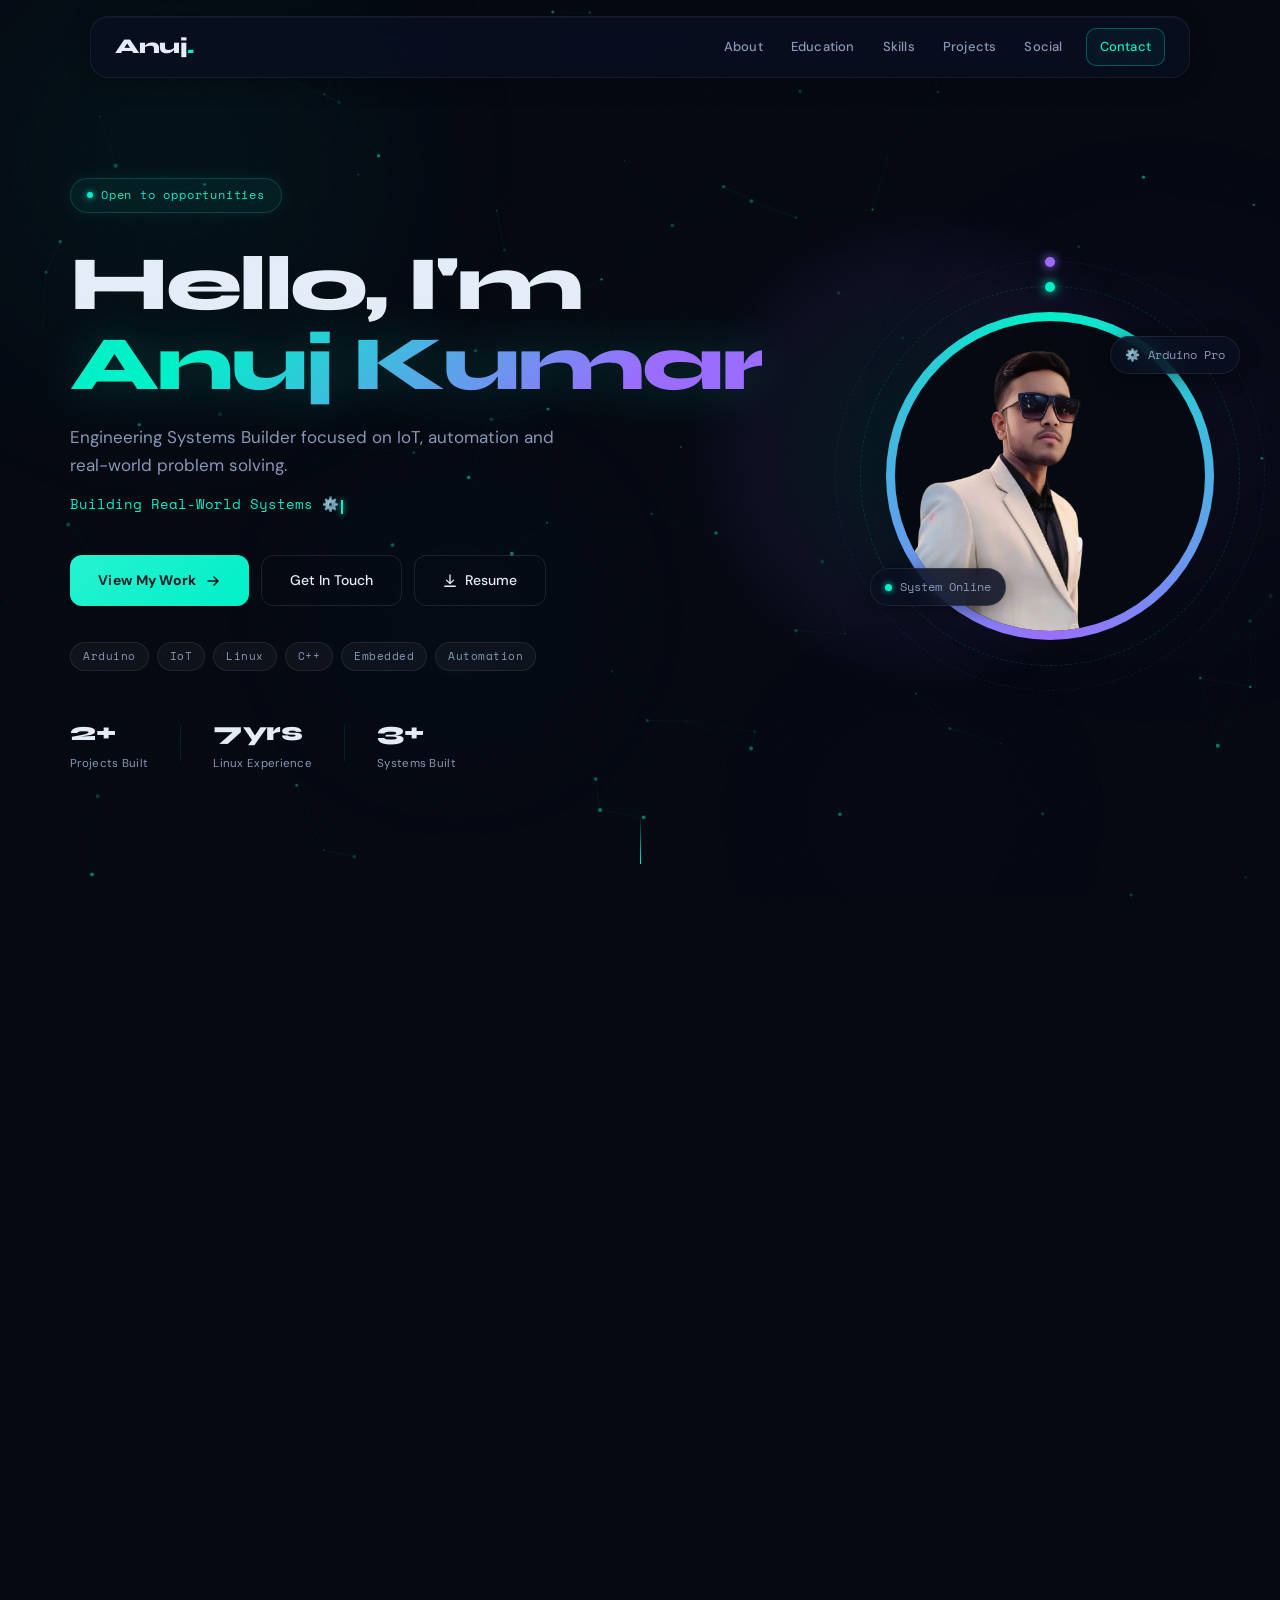
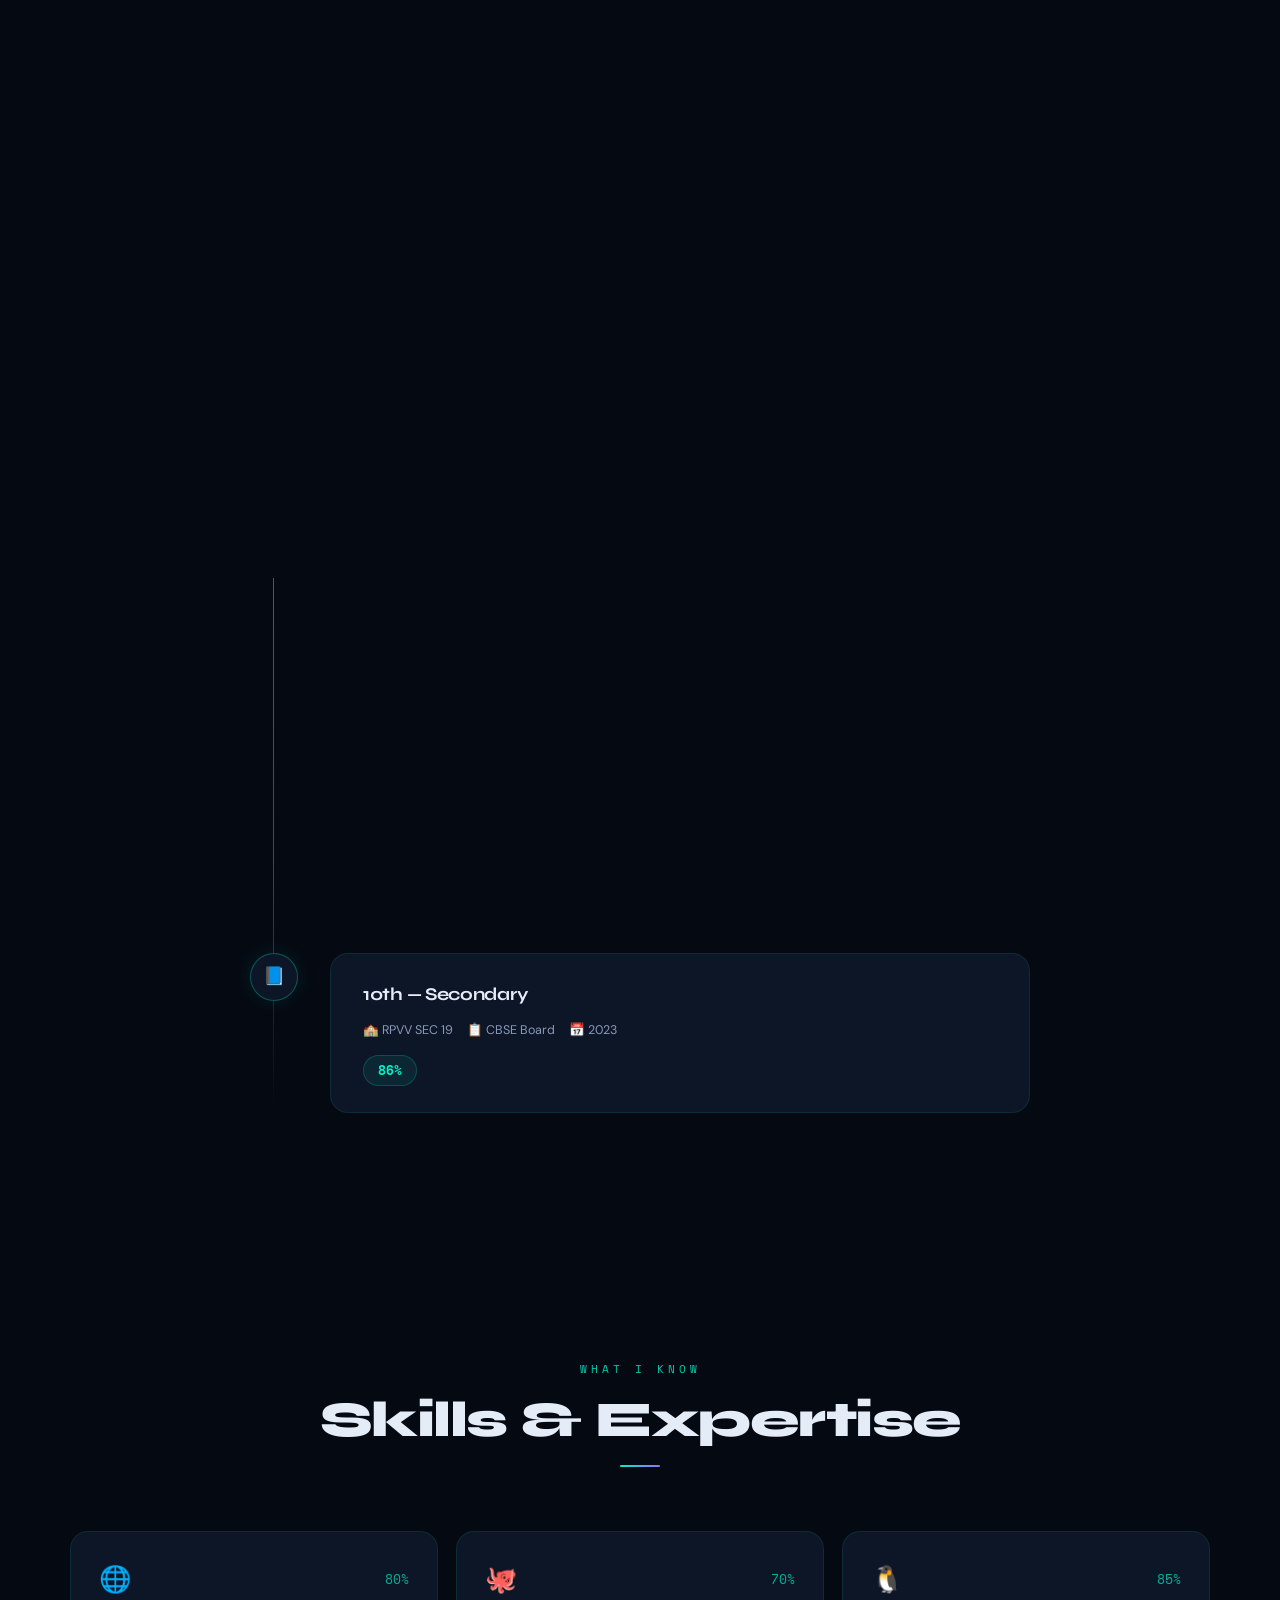
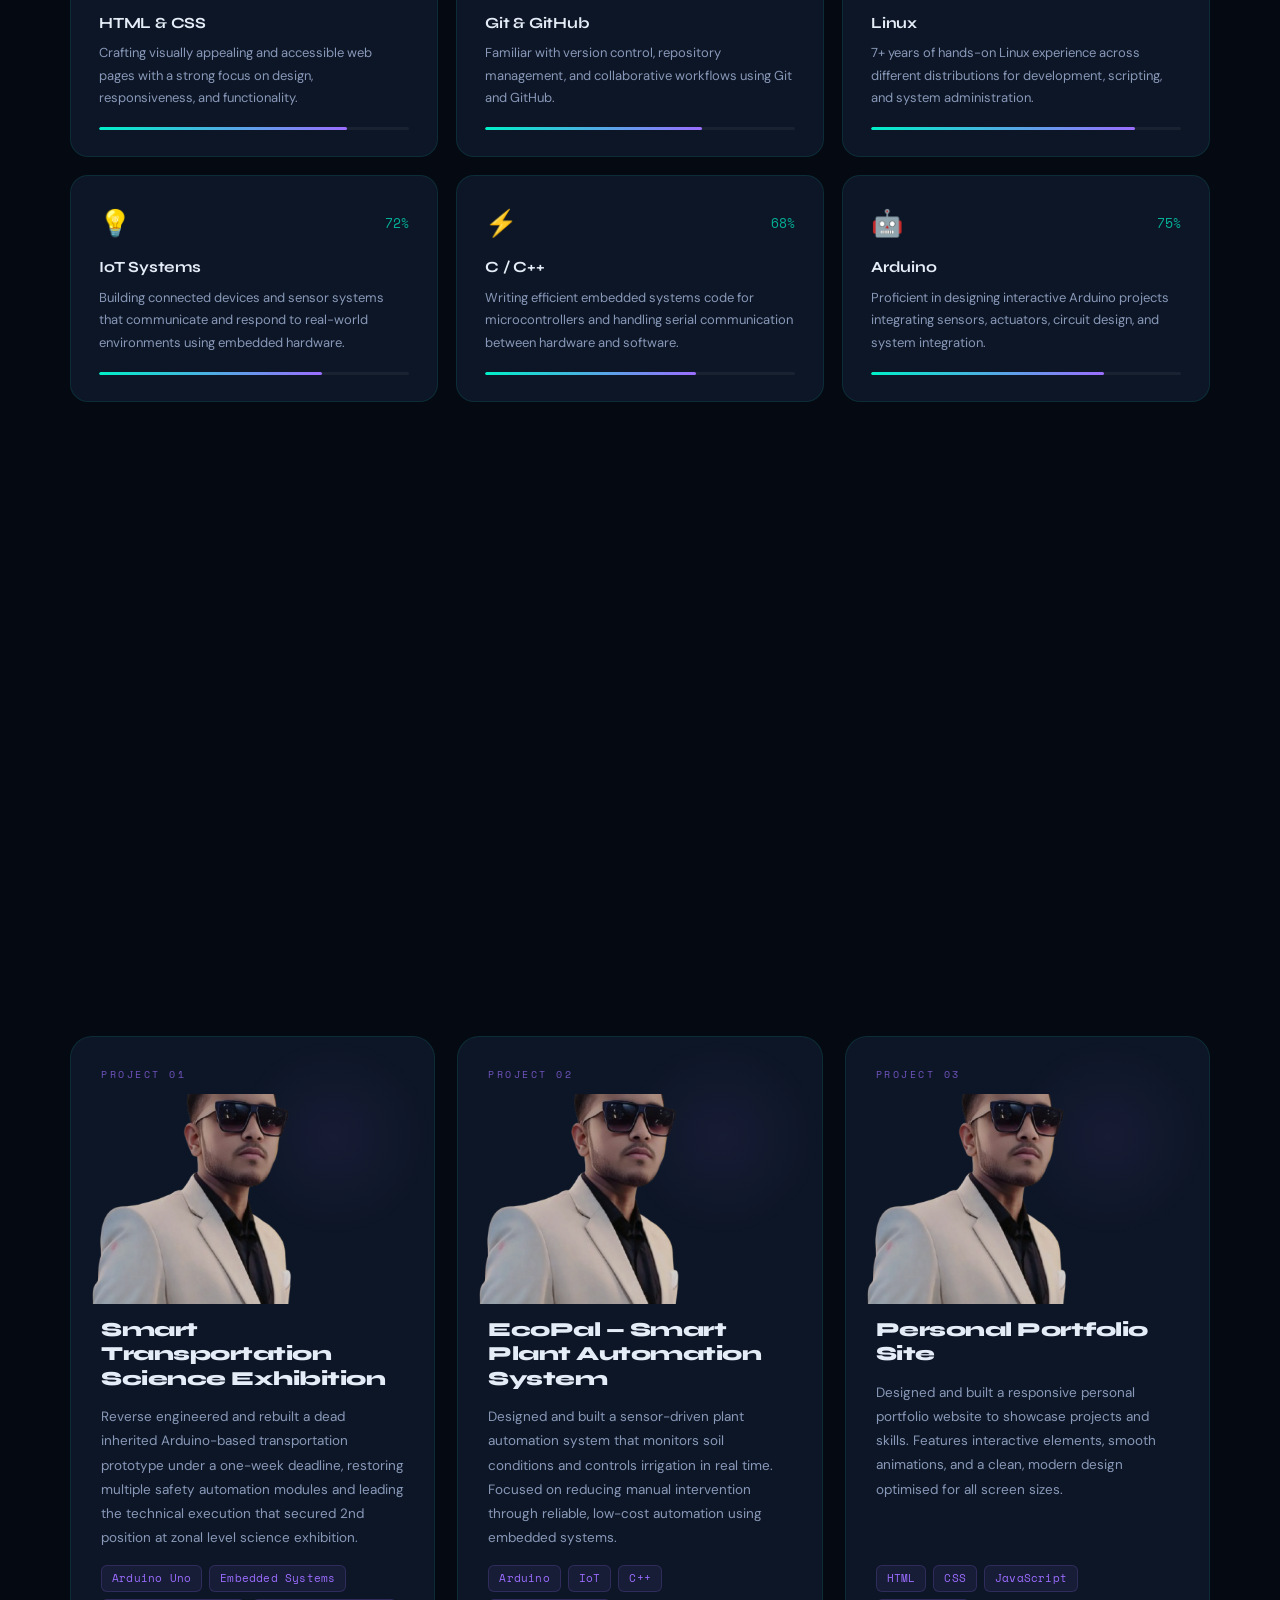
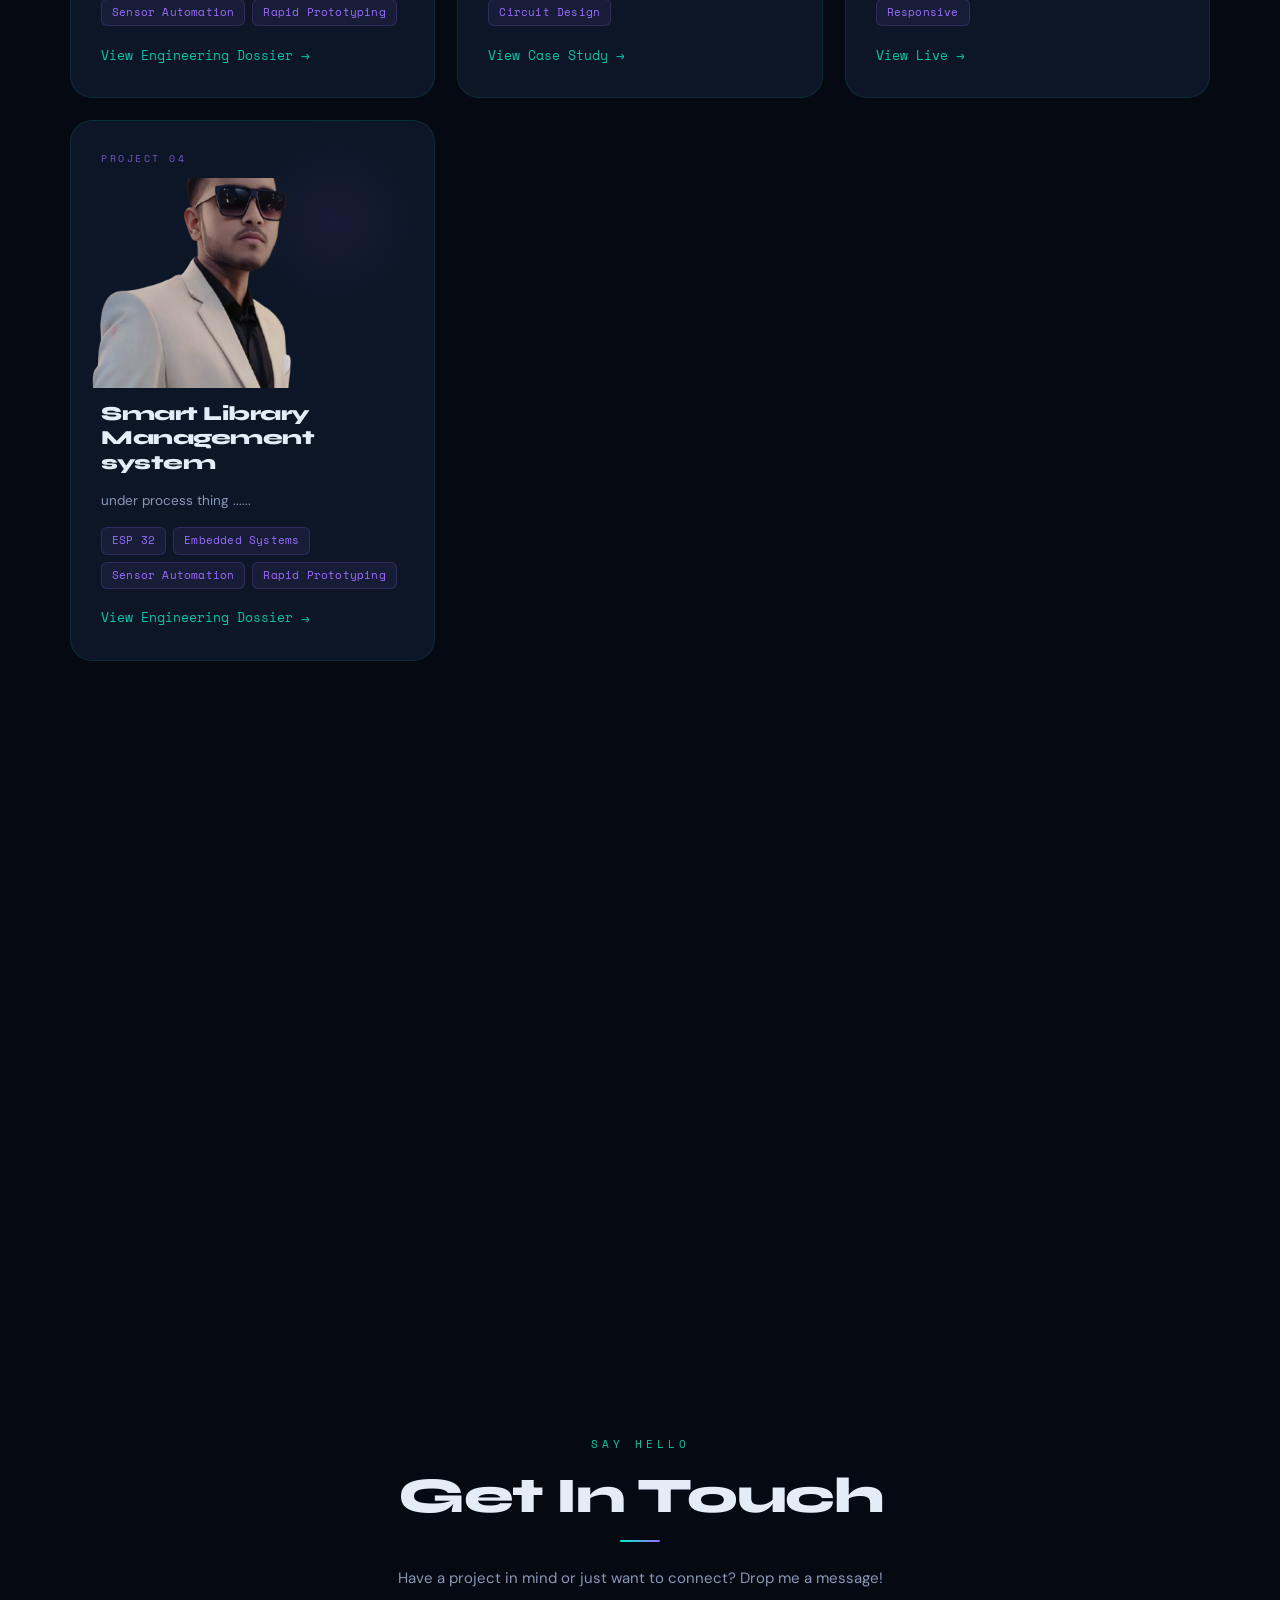
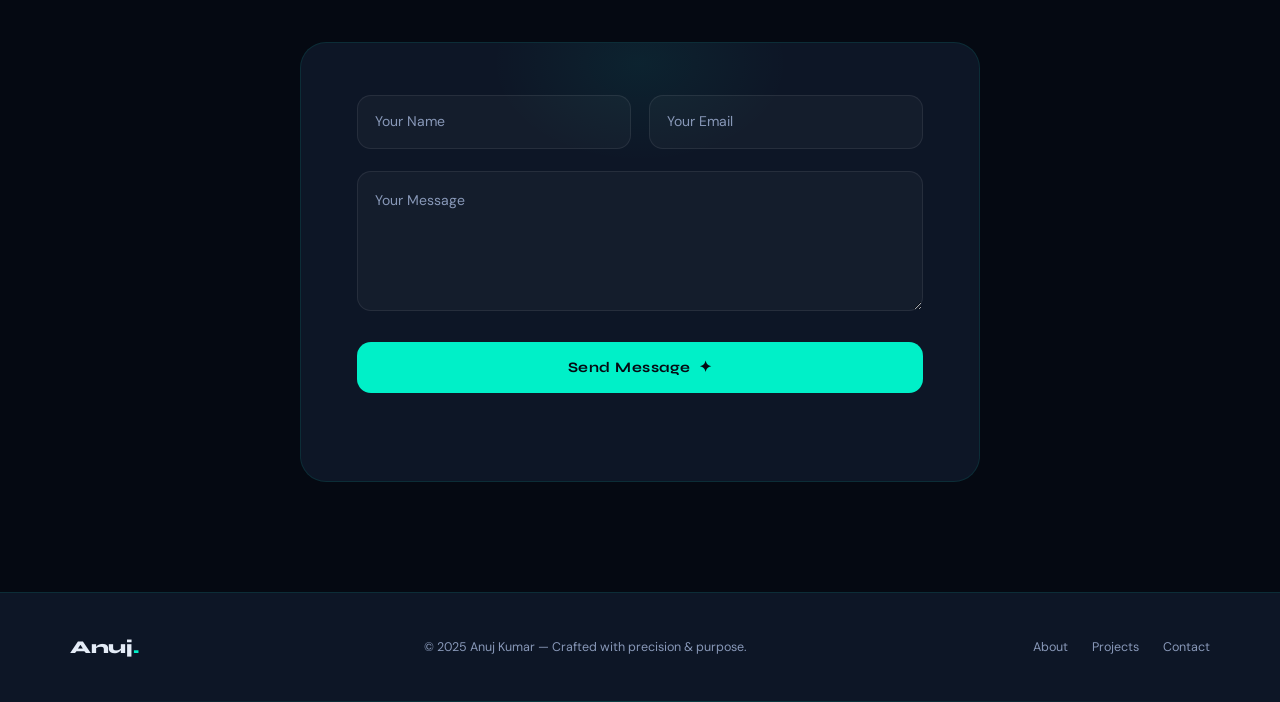
==== commit 2aa33f15: "basic changes" ====
--- a/docs/index.html
+++ b/docs/index.html
@@ -208,6 +208,18 @@
         <div class="tl-item reveal">
           <div class="tl-dot">🎓</div>
           <div class="tl-card">
+            <div class="tl-qual">Btech Automation and Robotics</div>
+            <div class="tl-meta">
+              <span>🏫 USAR </span>
+              <span>📋 GGSIPUEDC</span>
+              <span>📅 2030</span>
+            </div>
+            <span class="tl-score">...</span>
+          </div>
+        </div>
+        <div class="tl-item reveal">
+          <div class="tl-dot">🎓</div>
+          <div class="tl-card">
             <div class="tl-qual">12th — Senior Secondary</div>
             <div class="tl-meta">
               <span>🏫 RPVV SEC 19</span>
@@ -431,6 +443,31 @@
           </a>
         </div>
 
+        <div class="project-card reveal" data-tilt>
+          <div class="project-spotlight" aria-hidden="true"></div>
+          <div class="project-num">PROJECT 04</div>
+          <div class="project-preview">
+            <img src="anuj.png" alt="Smart Transportation Science Exhibition">
+            <div class="project-overlay">
+              <span>View Project ↗</span>
+            </div>
+          </div>
+          <div class="project-title">Smart Library Management system</div>
+          <div class="project-desc">
+            under process thing ......
+
+          </div>
+          <div class="project-tags">
+            <span class="tag">ESP 32 </span>
+            <span class="tag">Embedded Systems</span>
+            <span class="tag">Sensor Automation</span>
+            <span class="tag">Rapid Prototyping</span>
+          </div>
+          <a href="projects/smart-library-management-system-V4/index.html" class="project-link">
+            View Engineering Dossier <span class="arrow-icon">→</span>
+          </a>
+        </div>
+
       </div>
     </section>
 
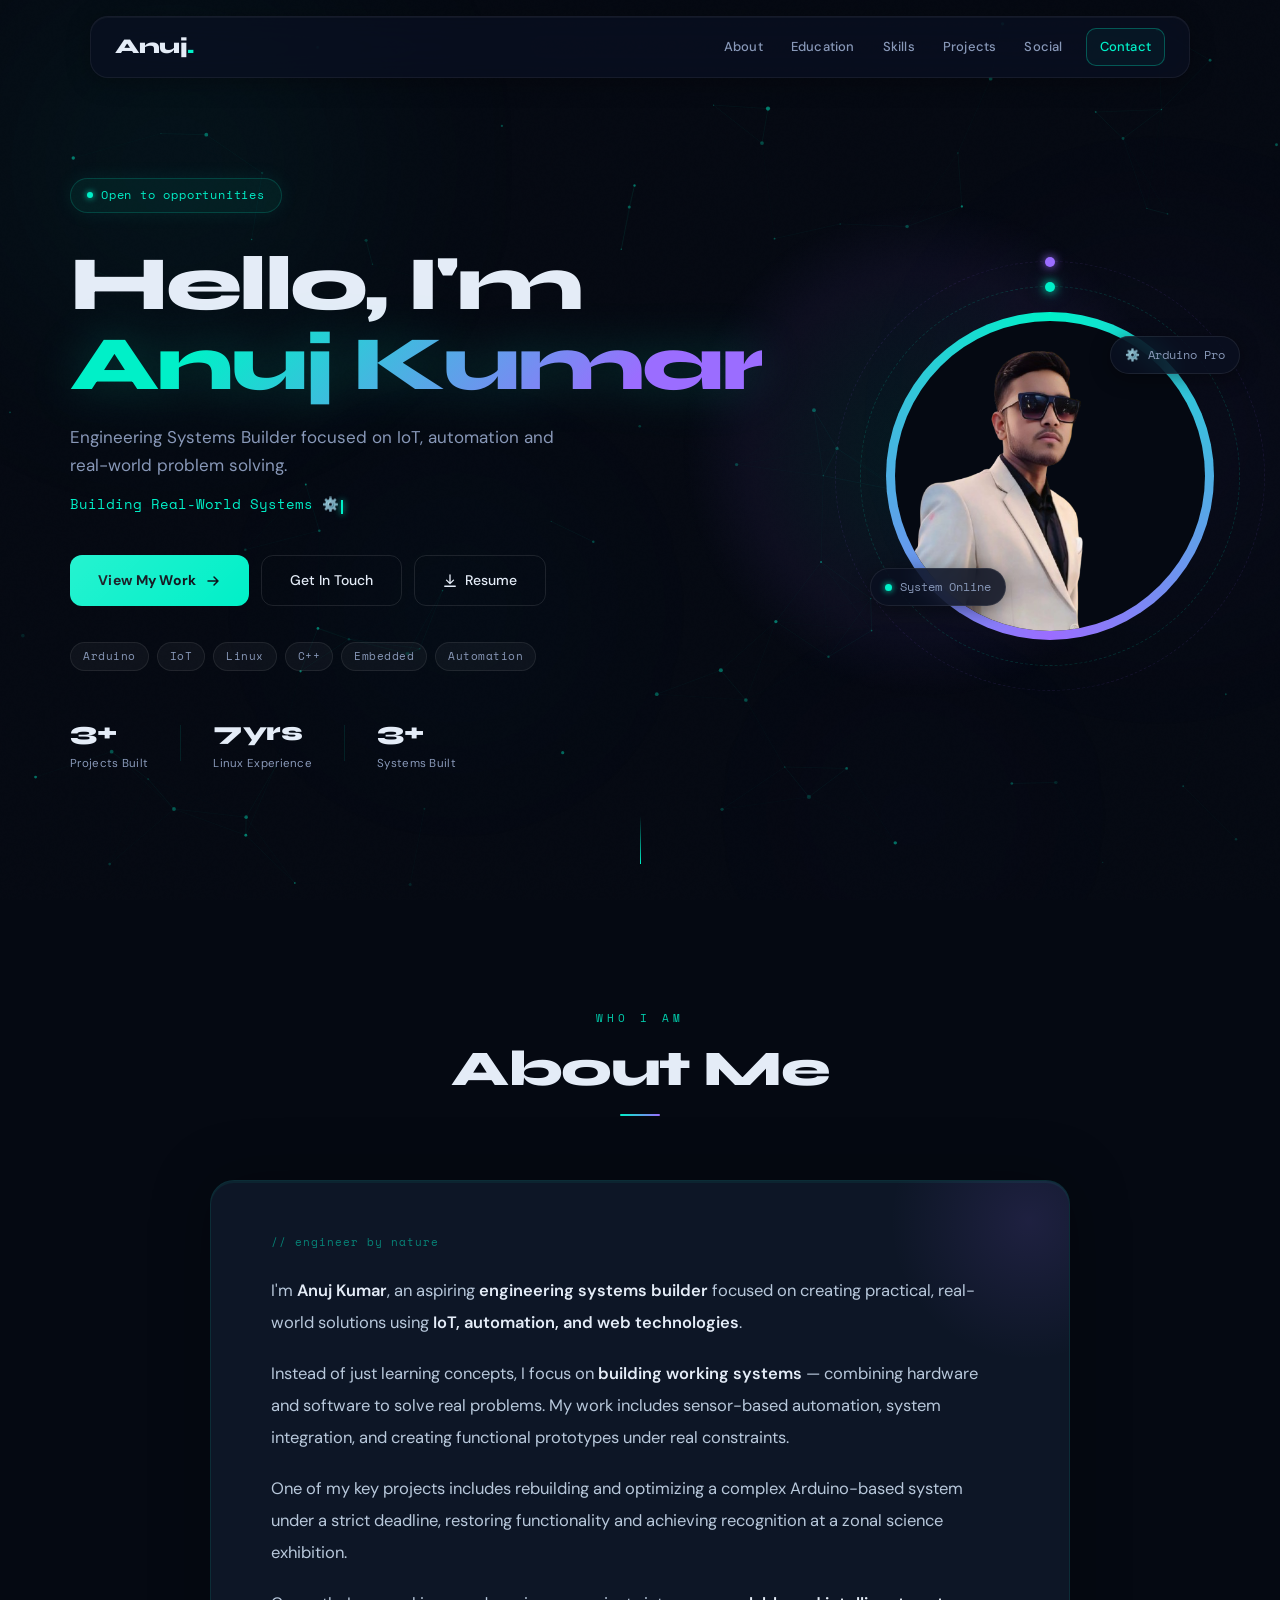
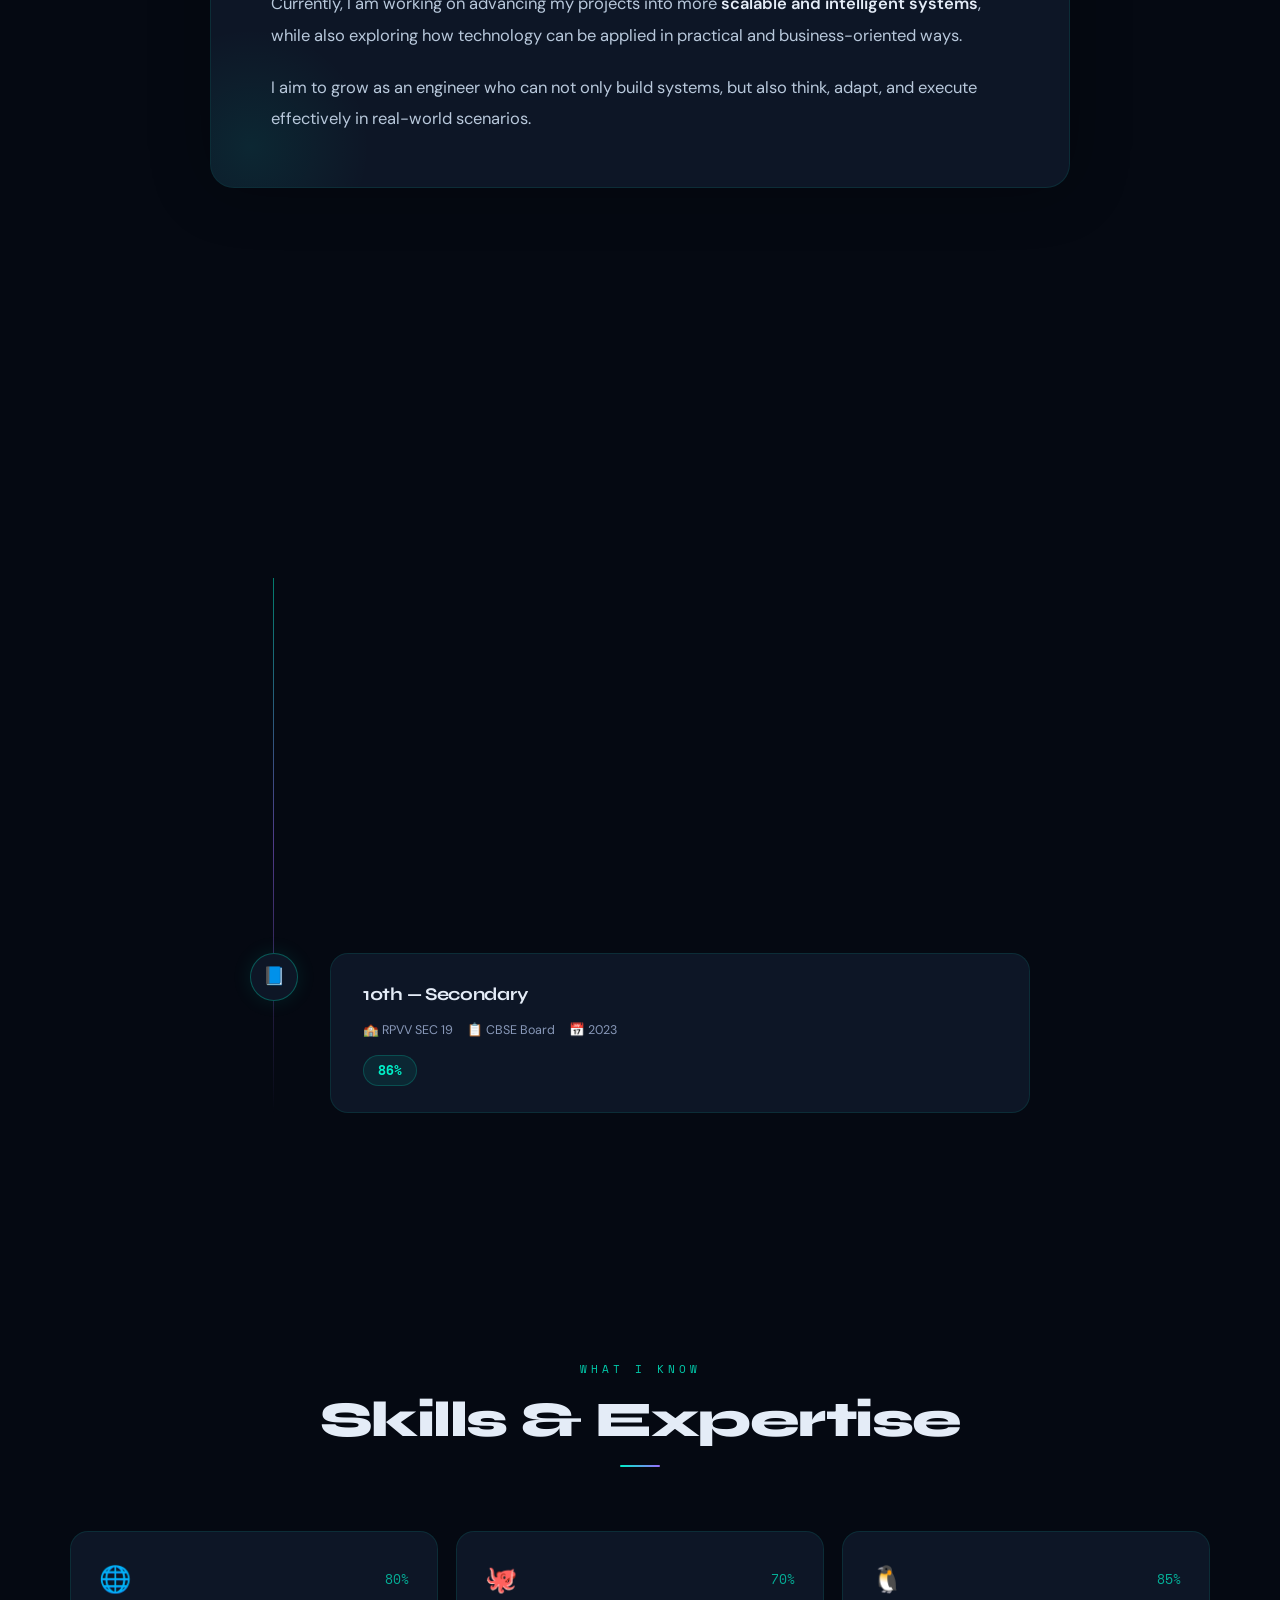
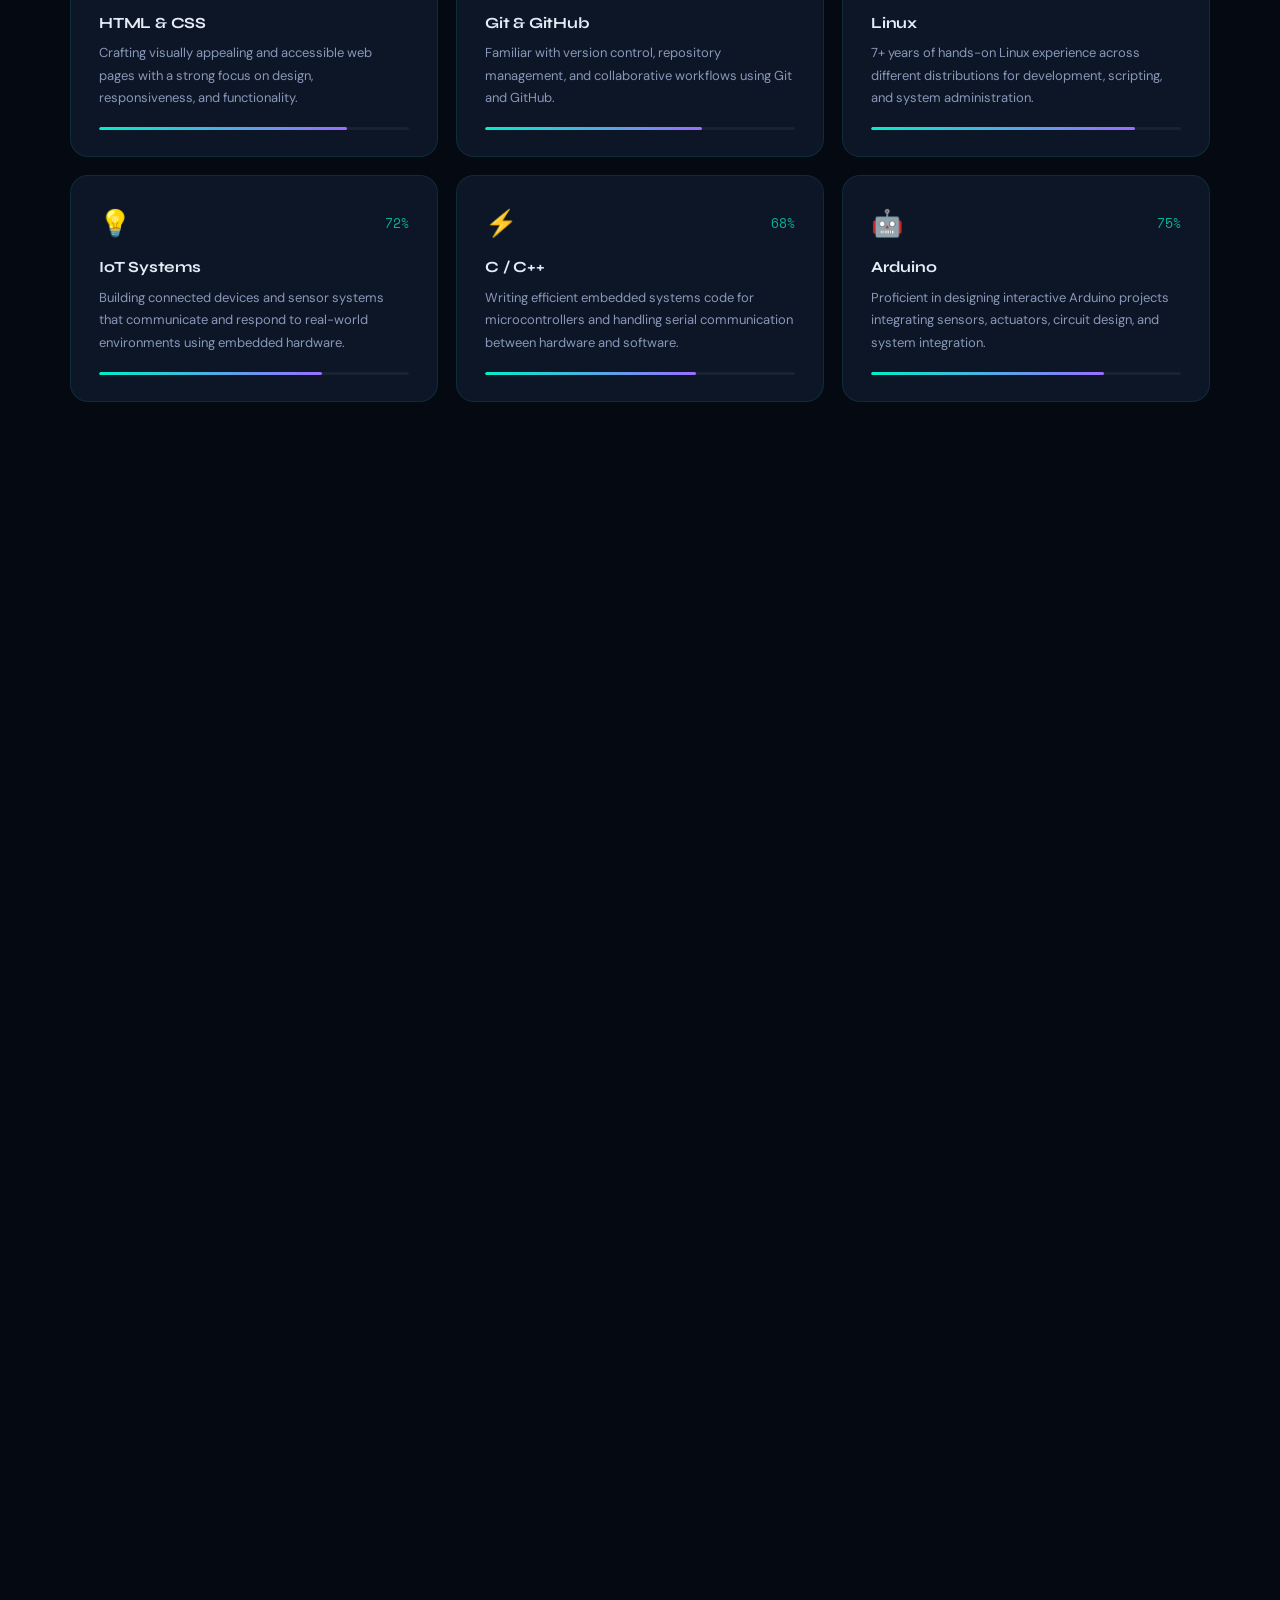
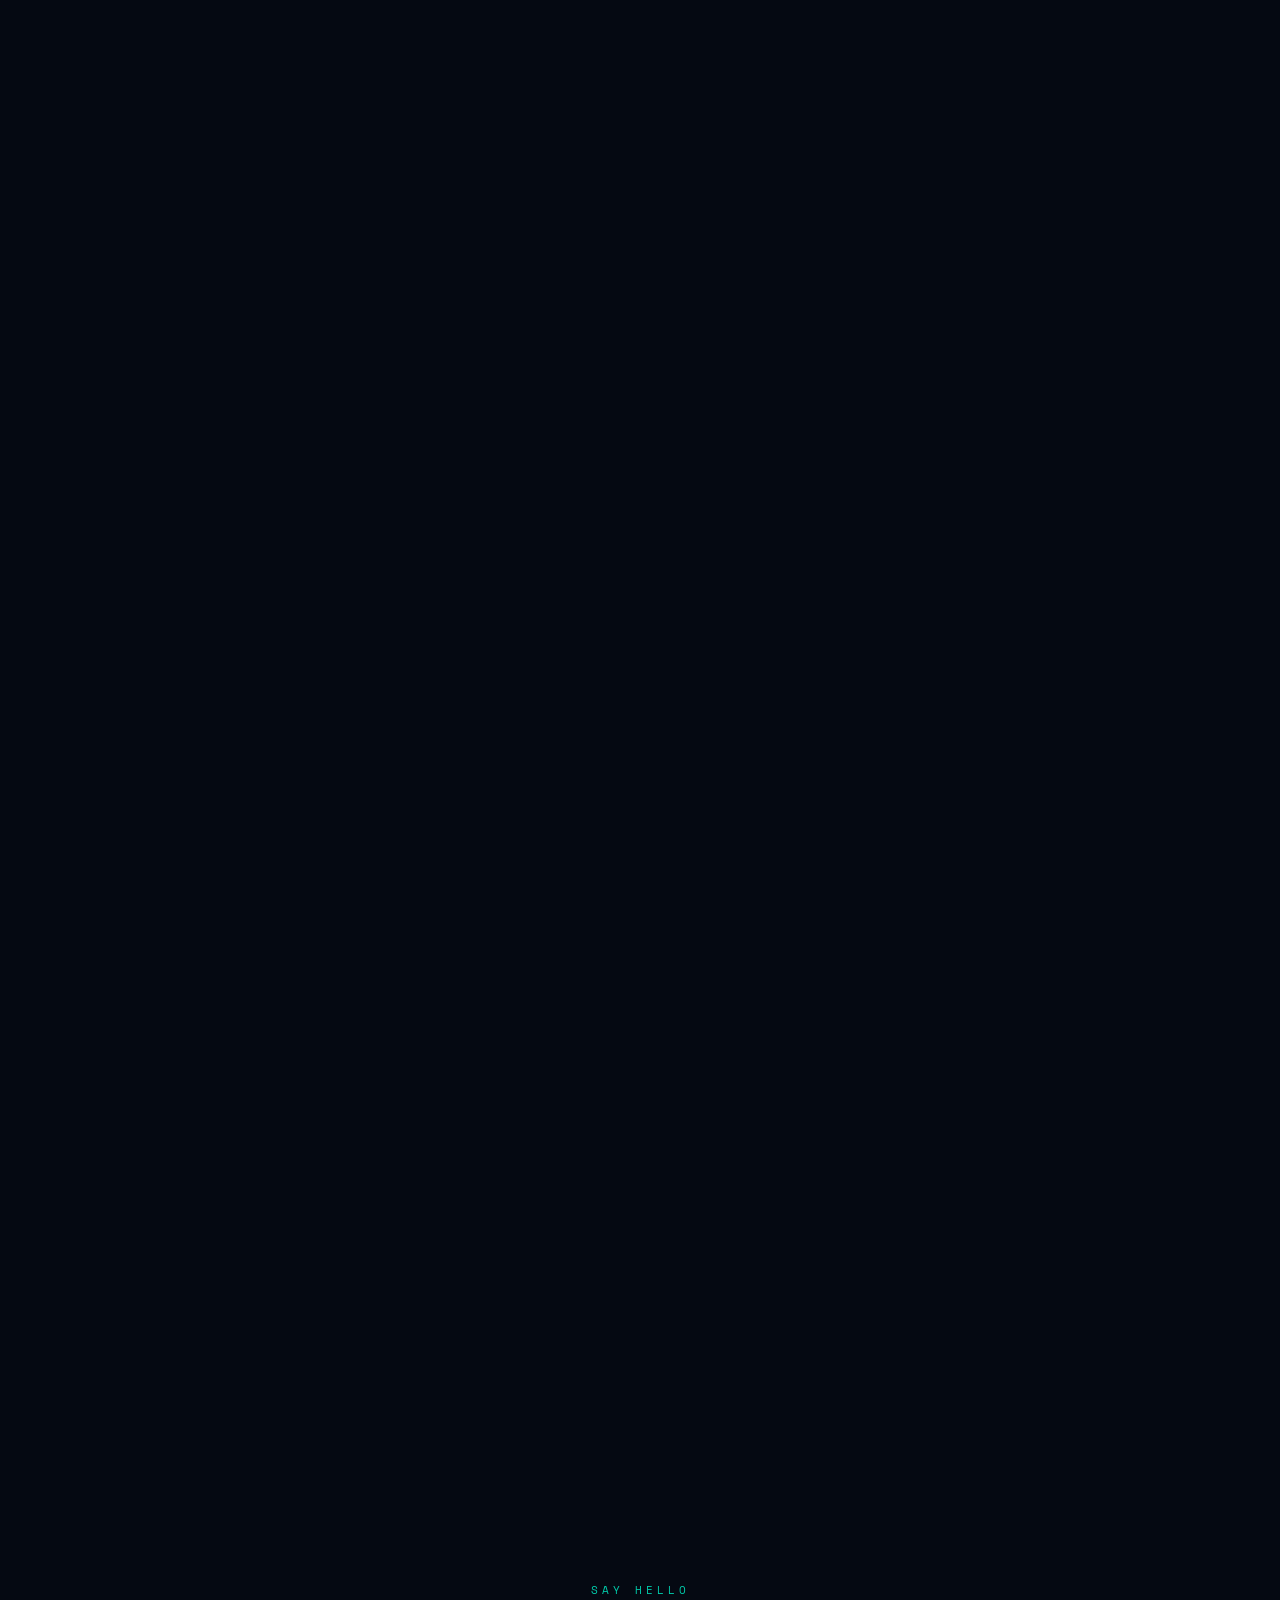
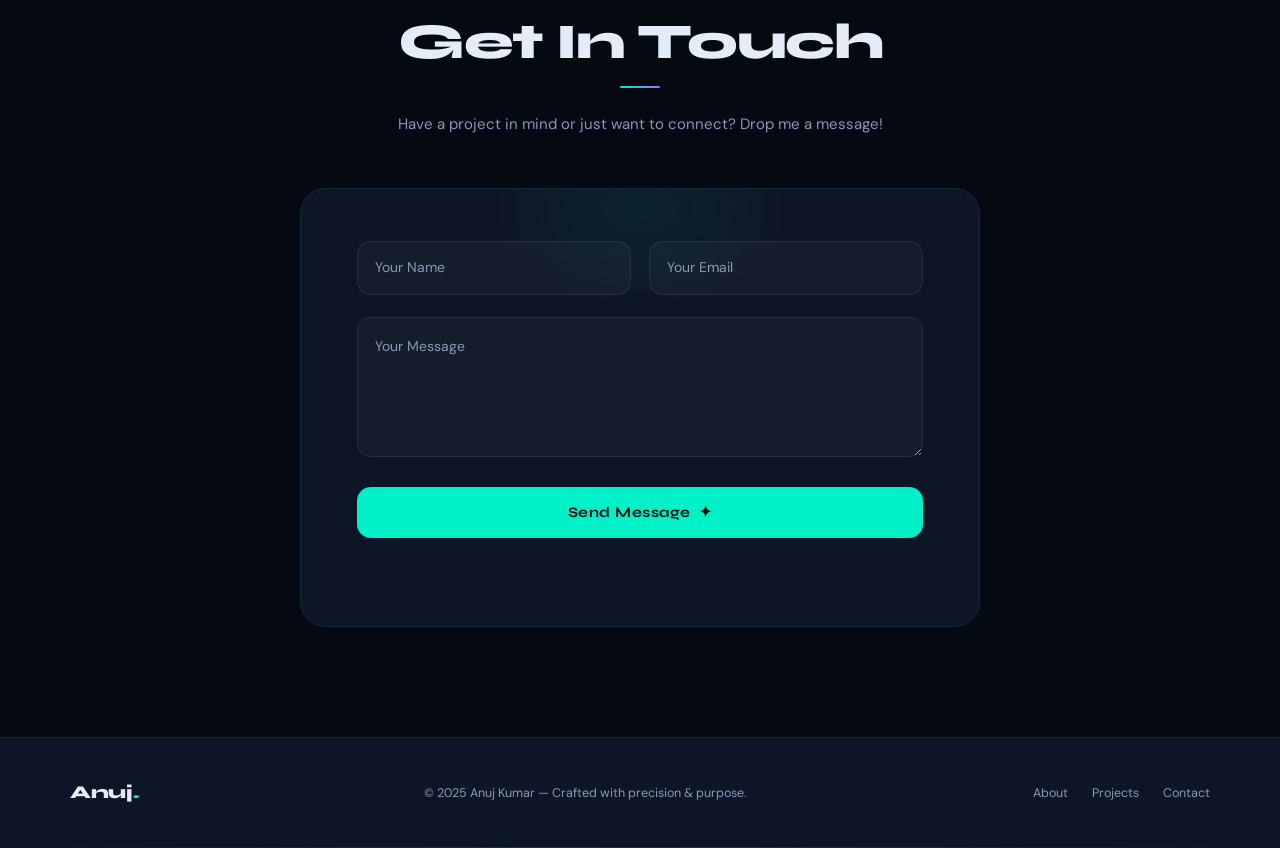
==== commit 1033cdc2: "updating the portfolio site" ====
--- a/docs/index.html
+++ b/docs/index.html
@@ -112,7 +112,7 @@
 
           <div class="hero-stats">
             <div class="stat">
-              <div class="stat-val">2+</div>
+              <div class="stat-val">3+</div>
               <div class="stat-label">Projects Built</div>
             </div>
             <div class="stat-sep" aria-hidden="true"></div>
@@ -373,7 +373,7 @@
           <div class="project-spotlight" aria-hidden="true"></div>
           <div class="project-num">PROJECT 01</div>
           <div class="project-preview">
-            <img src="anuj.png" alt="Smart Transportation Science Exhibition">
+            <img src="all_trophies.jpeg" alt="Smart Transportation Science Exhibition">
             <div class="project-overlay">
               <span>View Project ↗</span>
             </div>
@@ -399,7 +399,7 @@
           <div class="project-spotlight" aria-hidden="true"></div>
           <div class="project-num">PROJECT 02</div>
           <div class="project-preview">
-            <img src="anuj.png" alt="EcoPal Smart Plant System">
+            <img src="ecopal.jpg" alt="EcoPal Smart Plant System">
             <div class="project-overlay">
               <span>View Project ↗</span>
             </div>
@@ -423,7 +423,7 @@
           <div class="project-spotlight" aria-hidden="true"></div>
           <div class="project-num">PROJECT 03</div>
           <div class="project-preview">
-            <img src="anuj.png" alt="Personal Portfolio Site">
+            <img src="portfolioSS.png" alt="Personal Portfolio Site">
             <div class="project-overlay">
               <span>View Project ↗</span>
             </div>
@@ -447,21 +447,23 @@
           <div class="project-spotlight" aria-hidden="true"></div>
           <div class="project-num">PROJECT 04</div>
           <div class="project-preview">
-            <img src="anuj.png" alt="Smart Transportation Science Exhibition">
+            <img src="digitalprototype.png" alt="Smart Transportation Science Exhibition">
             <div class="project-overlay">
               <span>View Project ↗</span>
             </div>
           </div>
-          <div class="project-title">Smart Library Management system</div>
+          <div class="project-title">TrackIn — Smart Library Access & Tracking System</div>
           <div class="project-desc">
-            under process thing ......
+            Designed and built an RFID-based library access system that records user entry and exit activity while maintaining digital attendance and visit records. Focused on reducing manual register work through automated tracking, real-time data collection, and streamlined library management.
 
           </div>
           <div class="project-tags">
-            <span class="tag">ESP 32 </span>
-            <span class="tag">Embedded Systems</span>
-            <span class="tag">Sensor Automation</span>
-            <span class="tag">Rapid Prototyping</span>
+            <span class="tag">ESP32 </span>
+            <span class="tag">RFID</span>
+            <span class="tag">Google Sheets</span>
+            <span class="tag">IoT</span>
+            <span class="tag">Automation</span>
+
           </div>
           <a href="projects/smart-library-management-system-V4/index.html" class="project-link">
             View Engineering Dossier <span class="arrow-icon">→</span>
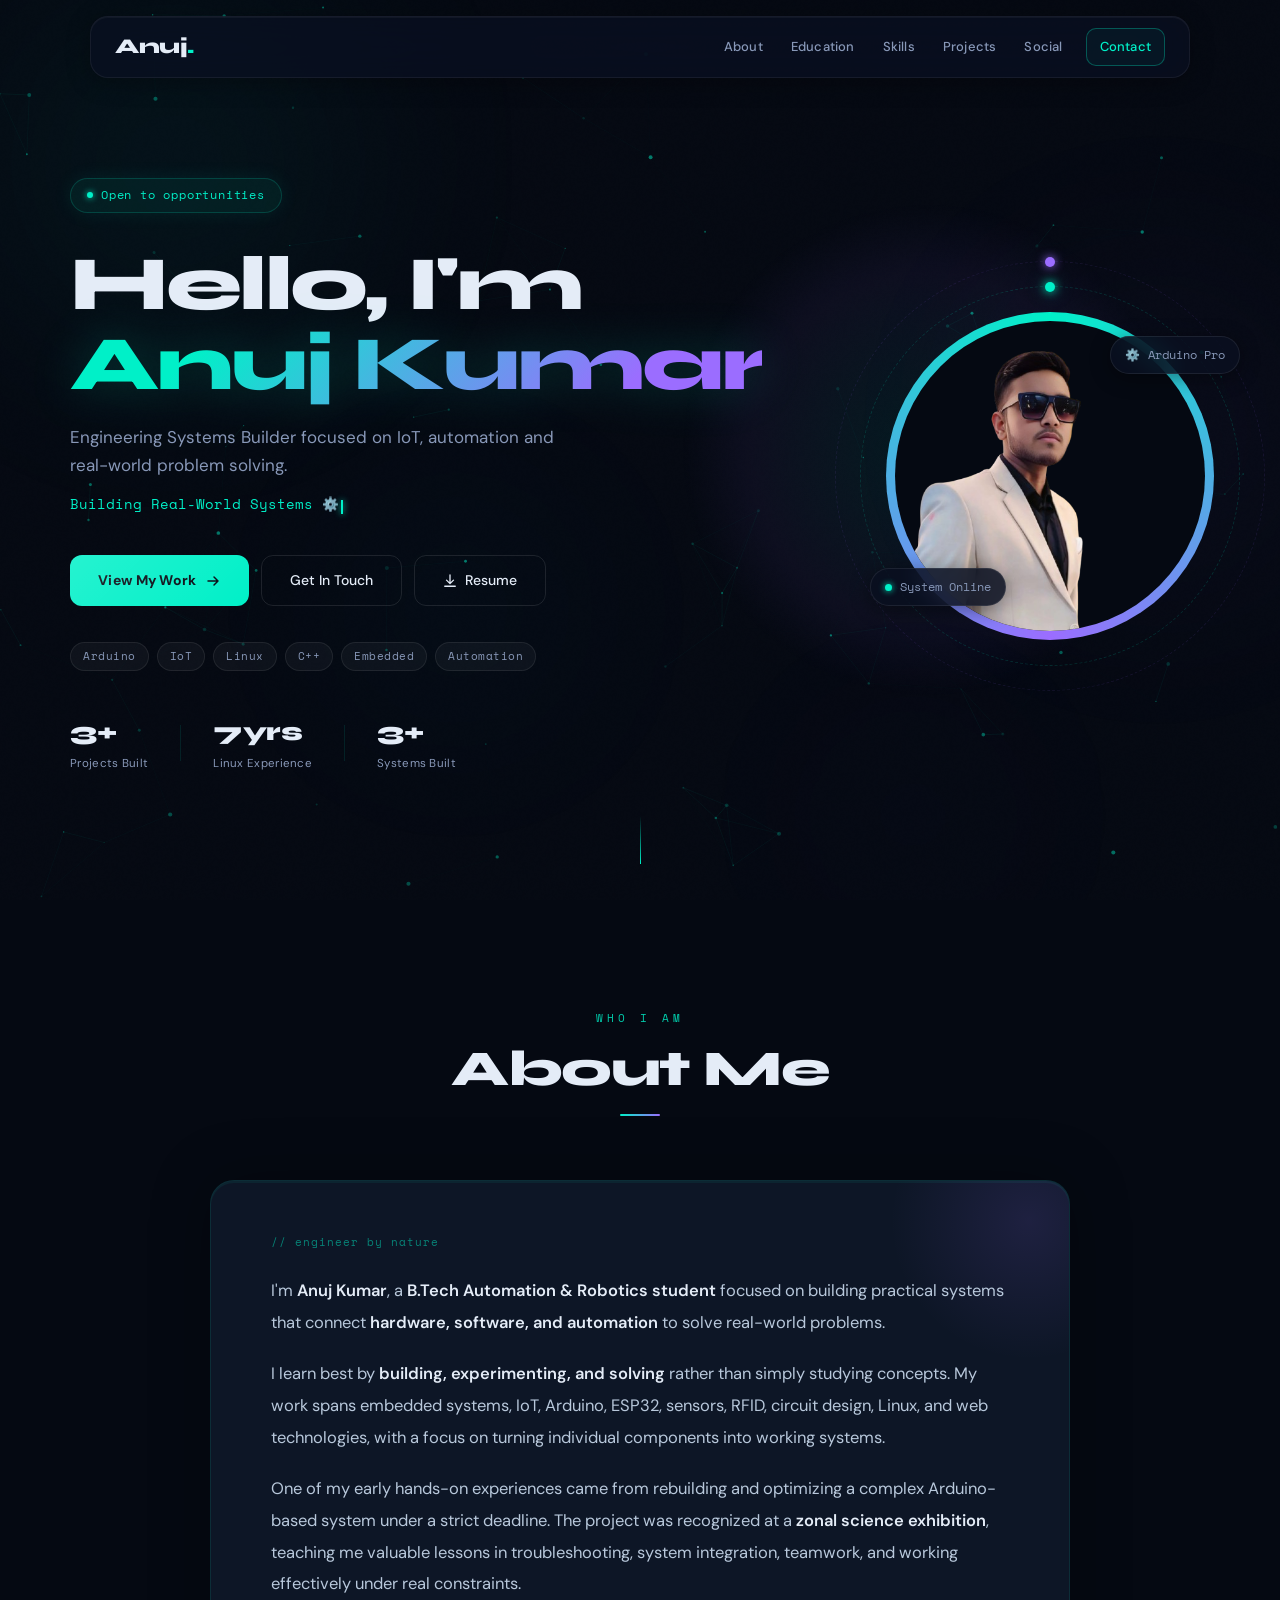
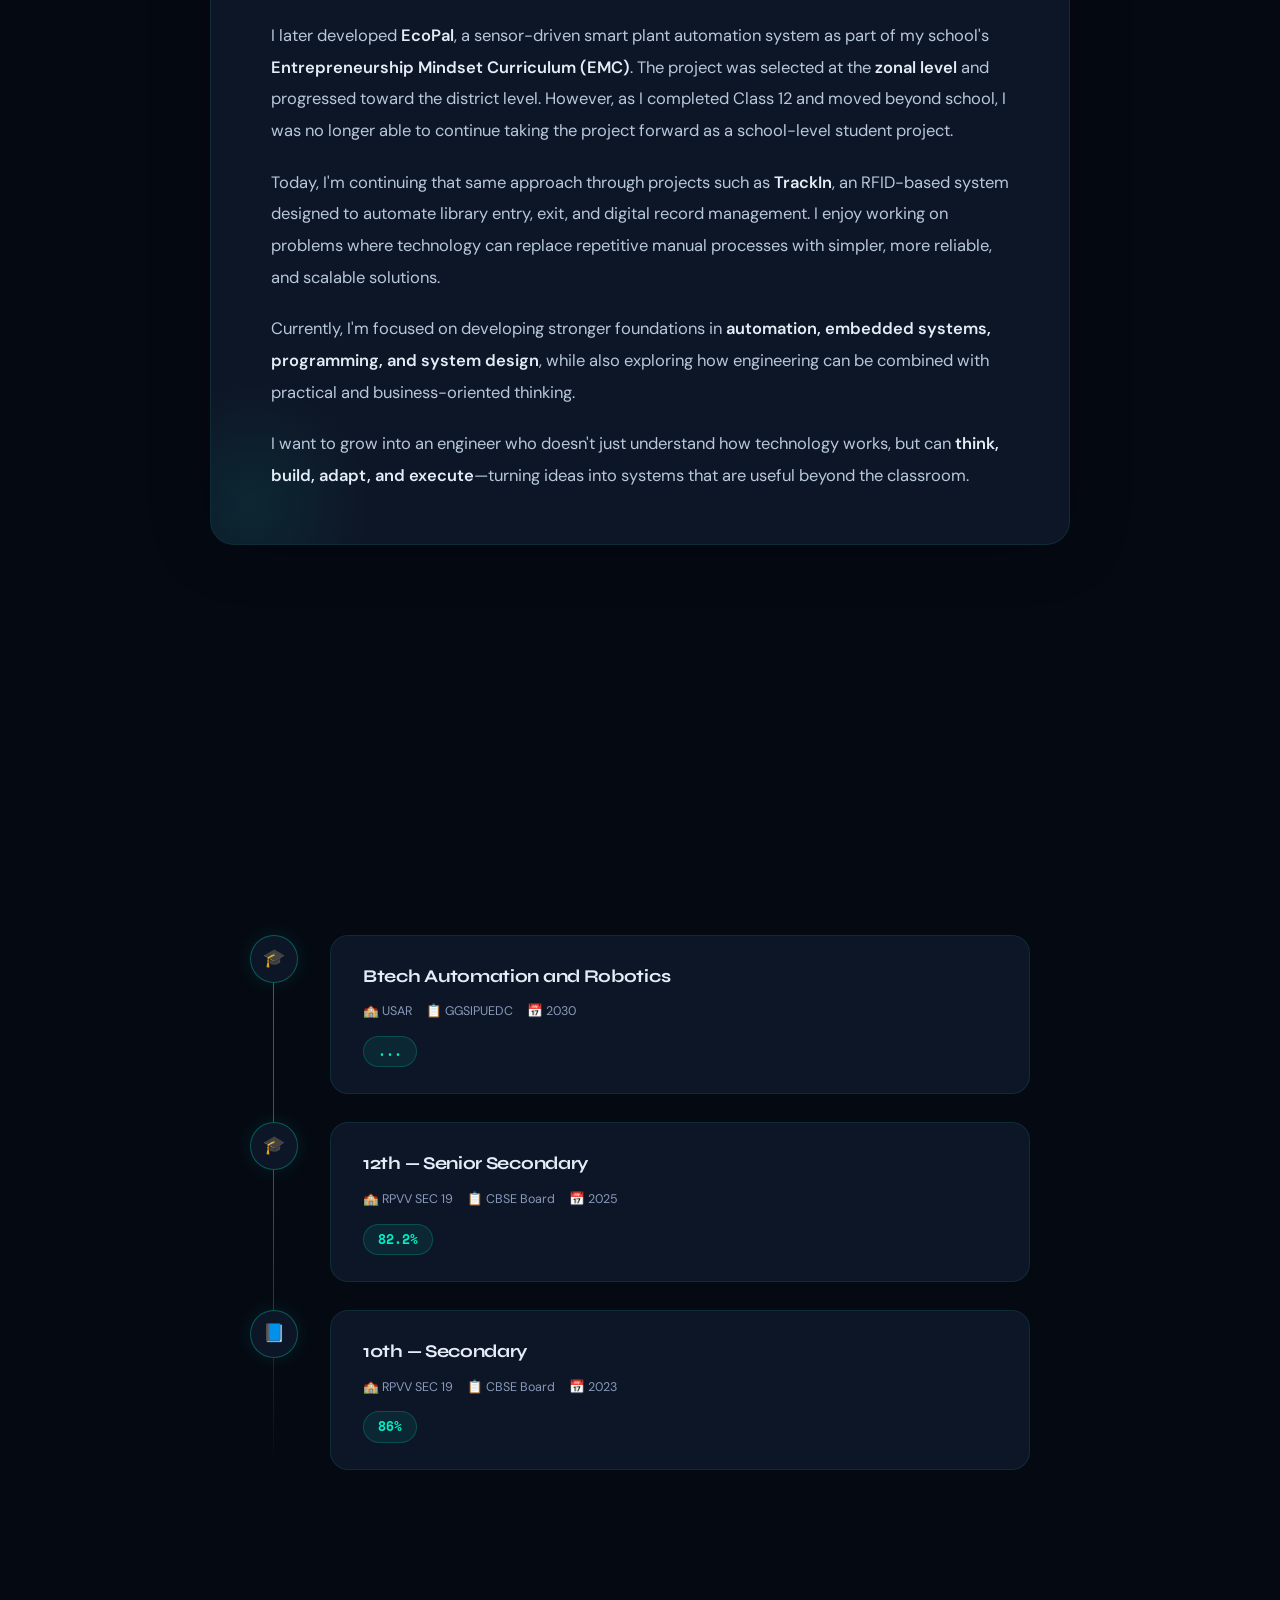
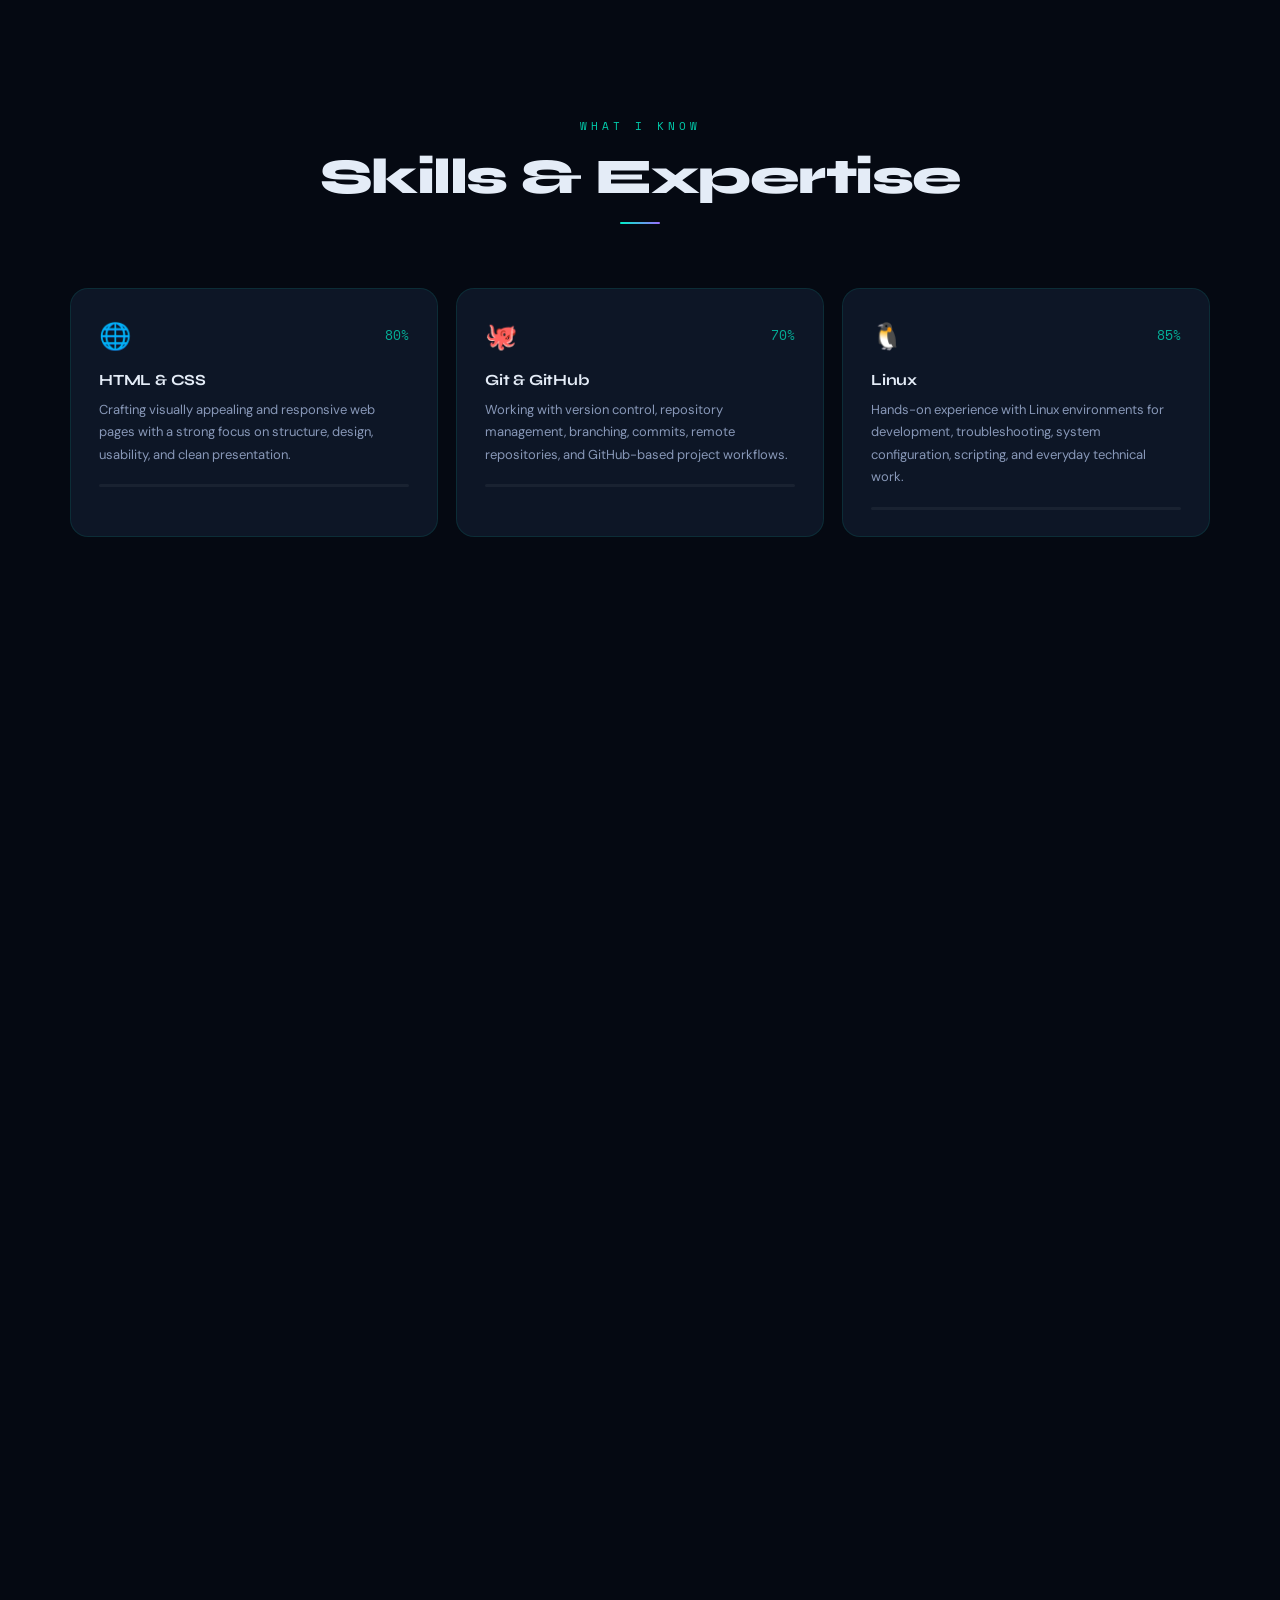
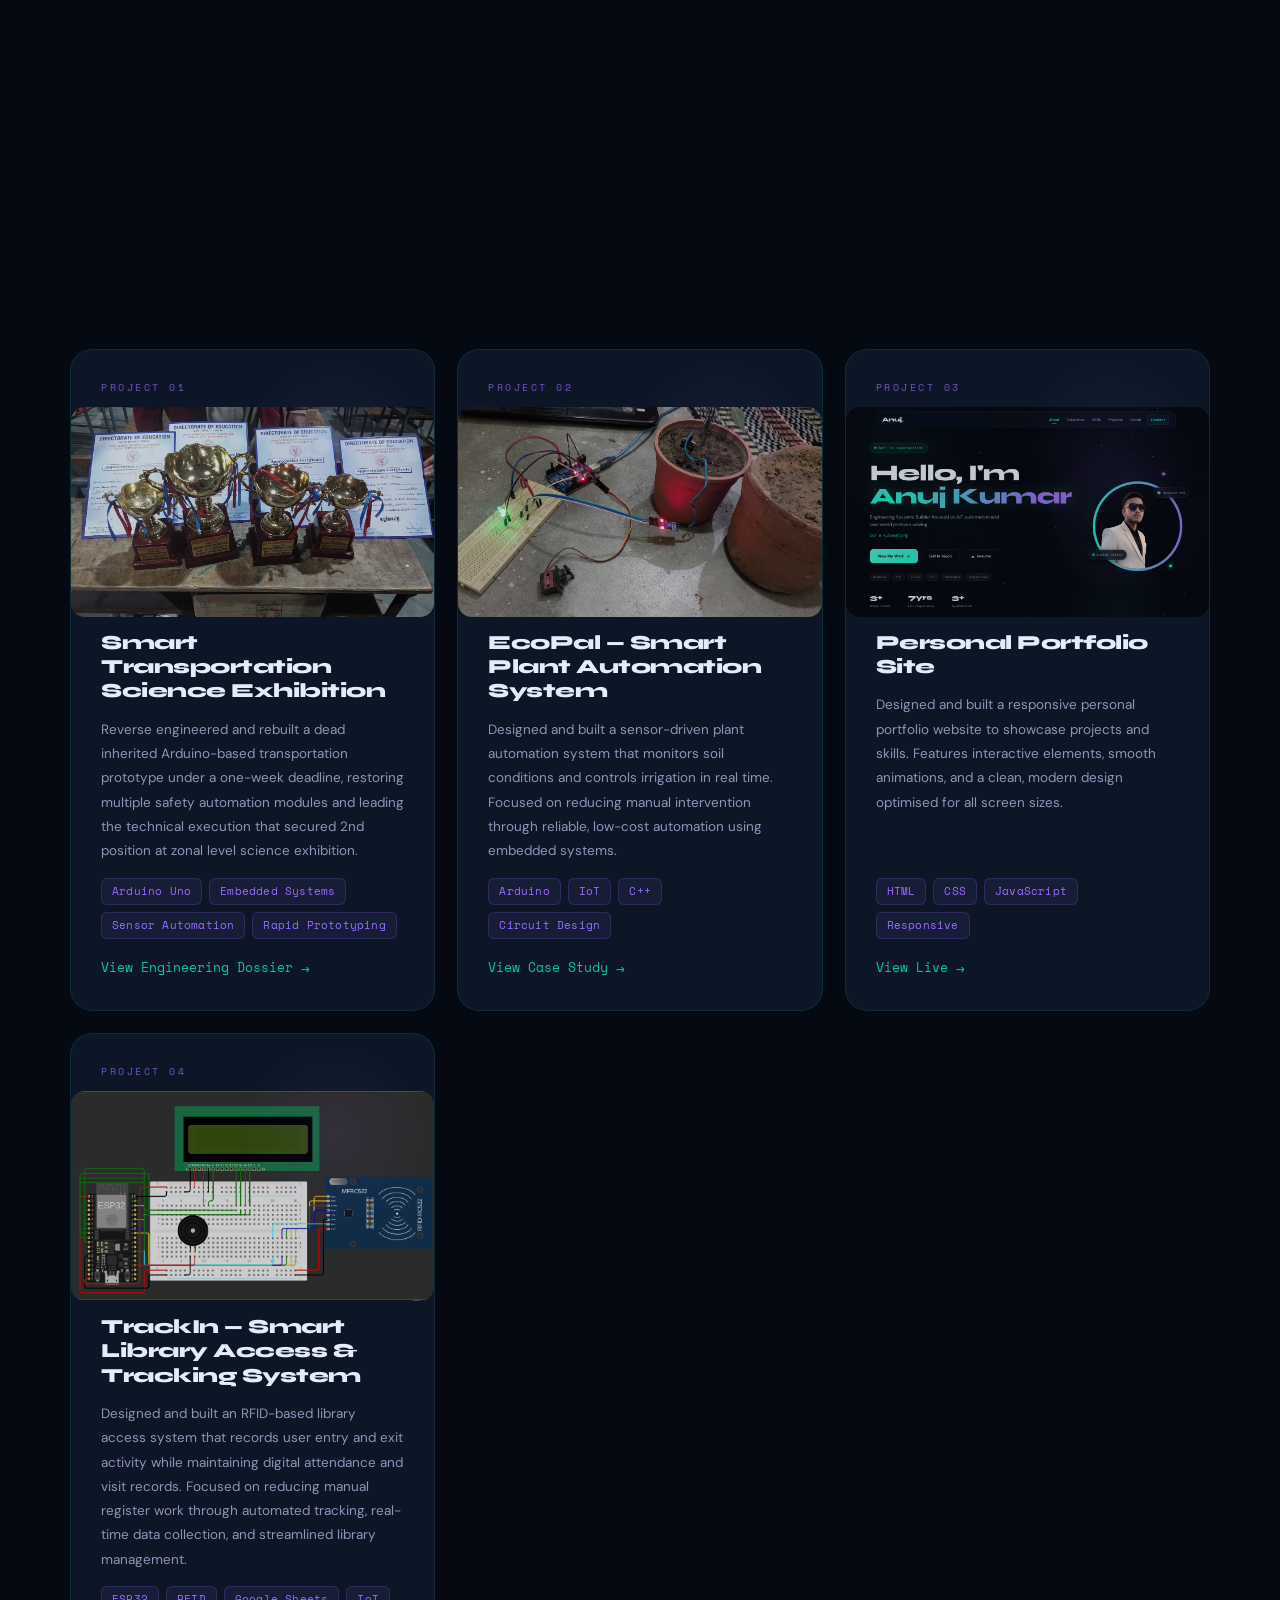
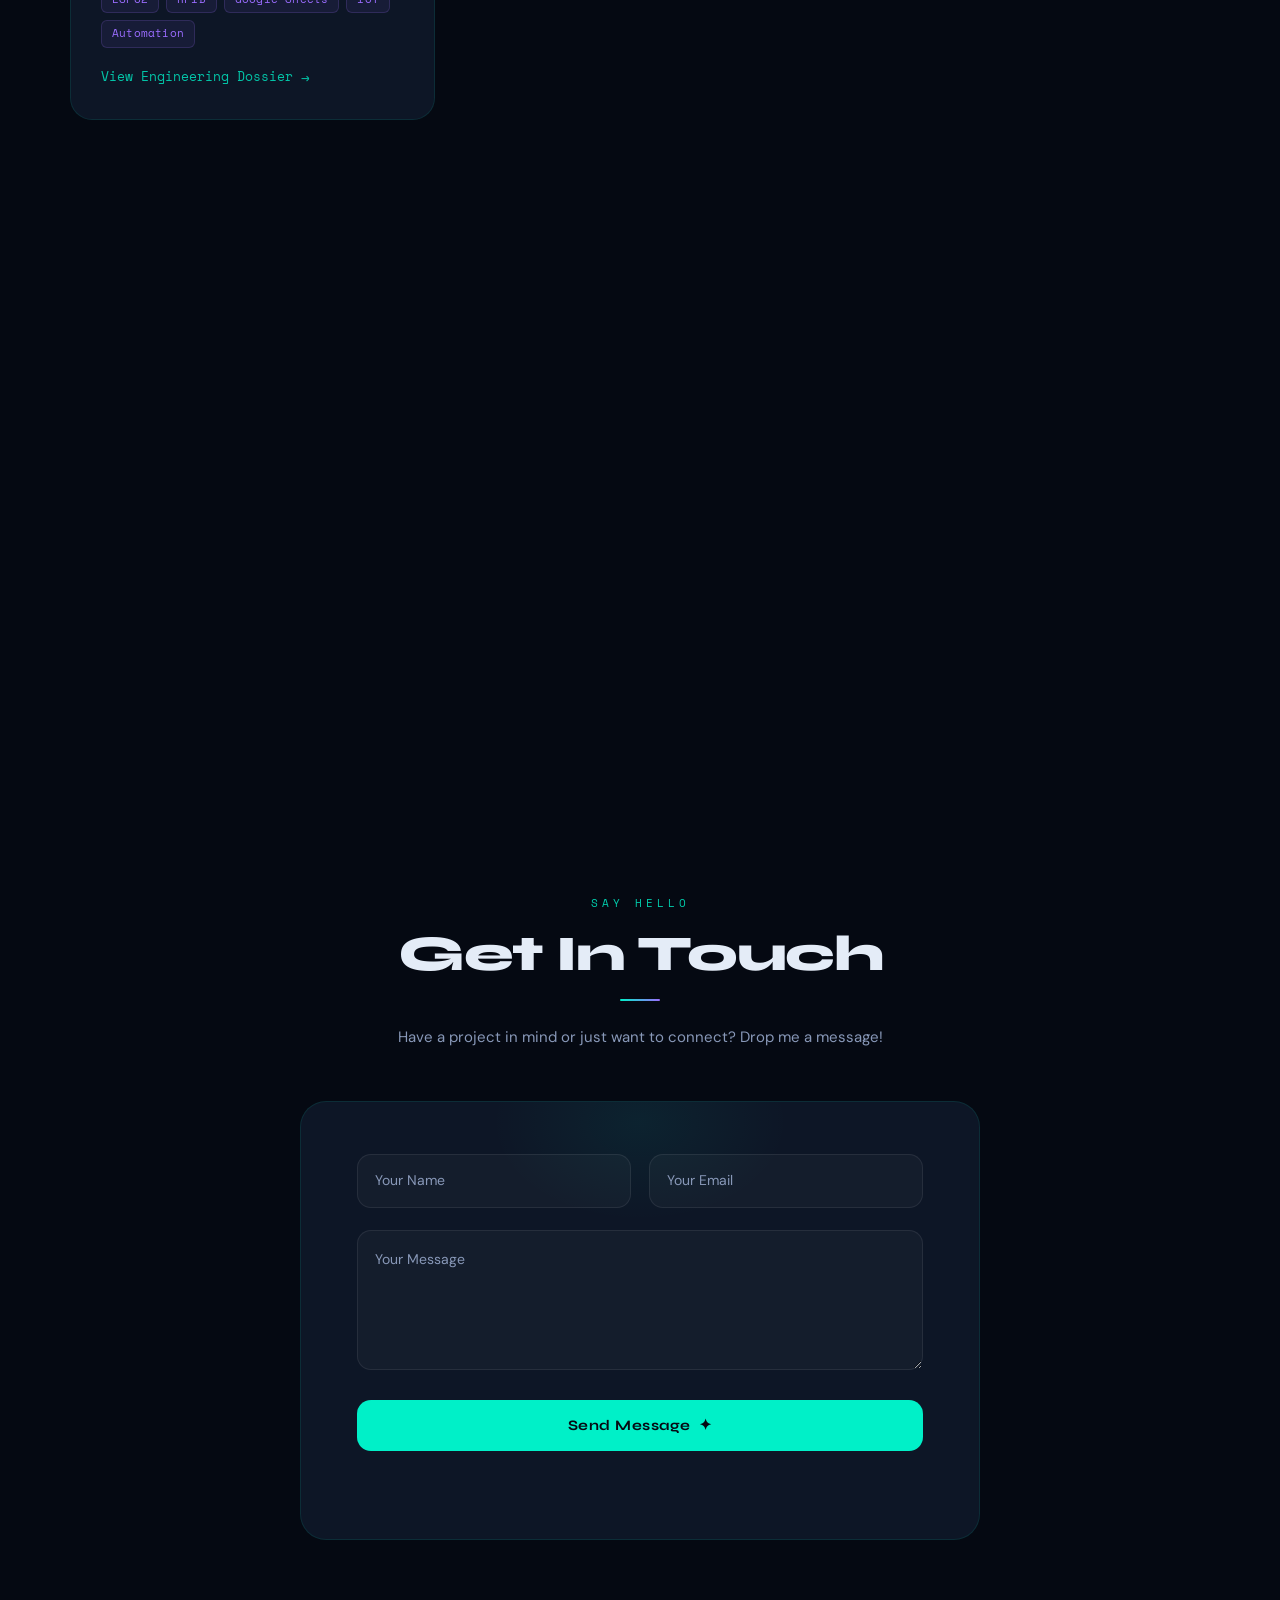
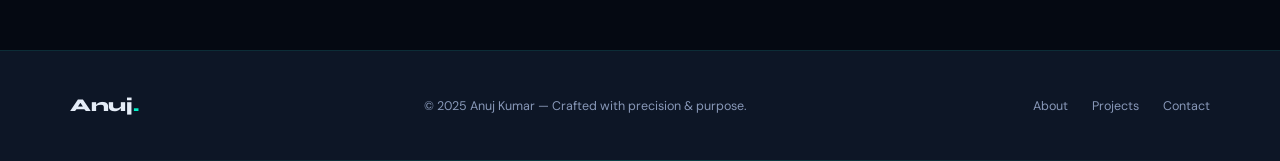
==== commit 2269908c: "updating the portfolio site basics details according to current condition" ====
--- a/docs/index.html
+++ b/docs/index.html
@@ -91,11 +91,17 @@
           <div class="hero-ctas">
             <a href="#projects" class="btn-primary">
               <span>View My Work</span>
-              <svg width="16" height="16" viewBox="0 0 16 16" fill="none"><path d="M3 8h10M9 4l4 4-4 4" stroke="currentColor" stroke-width="1.5" stroke-linecap="round" stroke-linejoin="round"/></svg>
+              <svg width="16" height="16" viewBox="0 0 16 16" fill="none">
+                <path d="M3 8h10M9 4l4 4-4 4" stroke="currentColor" stroke-width="1.5" stroke-linecap="round"
+                  stroke-linejoin="round" />
+              </svg>
             </a>
             <a href="#contact" class="btn-ghost">Get In Touch</a>
             <a href="resume.pdf" class="btn-ghost btn-resume" download>
-              <svg width="14" height="14" viewBox="0 0 16 16" fill="none"><path d="M8 1v9M4 7l4 4 4-4M2 14h12" stroke="currentColor" stroke-width="1.5" stroke-linecap="round" stroke-linejoin="round"/></svg>
+              <svg width="14" height="14" viewBox="0 0 16 16" fill="none">
+                <path d="M8 1v9M4 7l4 4 4-4M2 14h12" stroke="currentColor" stroke-width="1.5" stroke-linecap="round"
+                  stroke-linejoin="round" />
+              </svg>
               Resume
             </a>
           </div>
@@ -157,45 +163,76 @@
     </section>
 
     <!-- ===================== ABOUT ===================== -->
+
     <section id="about">
       <div class="section-header reveal">
         <span class="section-eyebrow">Who I Am</span>
         <h2 class="section-title">About Me</h2>
         <div class="section-divider"></div>
       </div>
+
       <div class="about-inner reveal">
         <div class="about-accent-tag">// engineer by nature</div>
+
         <div class="about-text">
           <p>
-            I'm <strong class="hi-cyan">Anuj Kumar</strong>, an aspiring <strong class="hi-violet">engineering systems
-              builder</strong> focused on creating practical, real-world solutions using <strong class="hi-cyan">IoT,
-              automation, and web technologies</strong>.
+            I'm <strong class="hi-cyan">Anuj Kumar</strong>, a <strong class="hi-violet">B.Tech Automation &amp;
+              Robotics
+              student</strong> focused on building practical systems that connect <strong class="hi-cyan">hardware,
+              software, and automation</strong> to solve real-world problems.
           </p>
 
           <p>
-            Instead of just learning concepts, I focus on <strong class="hi-cyan">building working systems</strong> —
-            combining hardware and software to solve real problems. My work includes sensor-based automation, system
-            integration, and creating functional prototypes under real constraints.
+            I learn best by <strong class="hi-cyan">building, experimenting, and solving</strong> rather than simply
+            studying concepts. My work spans embedded systems, IoT, Arduino, ESP32, sensors, RFID, circuit design,
+            Linux, and web technologies, with a focus on turning individual components into working systems.
           </p>
 
           <p>
-            One of my key projects includes rebuilding and optimizing a complex Arduino-based system under a strict
-            deadline, restoring functionality and achieving recognition at a zonal science exhibition.
+            One of my early hands-on experiences came from rebuilding and optimizing a complex Arduino-based system
+            under
+            a strict deadline. The project was recognized at a <strong class="hi-violet">zonal science
+              exhibition</strong>,
+            teaching me valuable lessons in troubleshooting, system integration, teamwork, and working effectively under
+            real constraints.
           </p>
 
           <p>
-            Currently, I am working on advancing my projects into more <strong class="hi-violet">scalable and
-              intelligent systems</strong>, while also exploring how technology can be applied in practical and
-            business-oriented ways.
+            I later developed <strong class="hi-cyan">EcoPal</strong>, a sensor-driven smart plant automation system as
+            part of my school's <strong class="hi-violet">Entrepreneurship Mindset Curriculum (EMC)</strong>. The
+            project
+            was selected at the <strong class="hi-cyan">zonal level</strong> and progressed toward the district level.
+            However, as I completed Class 12 and moved beyond school, I was no longer able to continue taking the
+            project
+            forward as a school-level student project.
           </p>
 
           <p>
-            I aim to grow as an engineer who can not only build systems, but also think, adapt, and execute effectively
-            in real-world scenarios.
+            Today, I'm continuing that same approach through projects such as <strong class="hi-cyan">TrackIn</strong>,
+            an RFID-based system designed to automate library entry, exit, and digital record management. I enjoy
+            working
+            on problems where technology can replace repetitive manual processes with simpler, more reliable, and
+            scalable
+            solutions.
           </p>
+
+          <p>
+            Currently, I'm focused on developing stronger foundations in <strong class="hi-violet">automation, embedded
+              systems, programming, and system design</strong>, while also exploring how engineering can be combined
+            with
+            practical and business-oriented thinking.
+          </p>
+
+          <p>
+            I want to grow into an engineer who doesn't just understand how technology works, but can
+            <strong class="hi-cyan">think, build, adapt, and execute</strong>—turning ideas into systems that are useful
+            beyond the classroom.
+          </p>
         </div>
       </div>
     </section>
+
+
 
     <!-- ===================== EDUCATION ===================== -->
     <section id="education">
@@ -251,109 +288,212 @@
         <h2 class="section-title">Skills &amp; Expertise</h2>
         <div class="section-divider"></div>
       </div>
+
       <div class="skills-grid">
 
+        <!-- HTML & CSS -->
         <div class="skill-card reveal">
           <div class="skill-card-top">
             <div class="skill-icon">🌐</div>
             <div class="skill-pct">80%</div>
           </div>
           <div class="skill-name">HTML &amp; CSS</div>
-          <div class="skill-desc">Crafting visually appealing and accessible web pages with a strong focus on design,
-            responsiveness, and functionality.</div>
+          <div class="skill-desc">
+            Crafting visually appealing and responsive web pages with a strong focus on structure, design, usability,
+            and clean presentation.
+          </div>
           <div class="skill-bar-wrap">
             <div class="skill-bar" data-width="80"></div>
           </div>
         </div>
 
+        <!-- Git & GitHub -->
         <div class="skill-card reveal">
           <div class="skill-card-top">
             <div class="skill-icon">🐙</div>
             <div class="skill-pct">70%</div>
           </div>
           <div class="skill-name">Git &amp; GitHub</div>
-          <div class="skill-desc">Familiar with version control, repository management, and collaborative workflows
-            using Git and GitHub.</div>
+          <div class="skill-desc">
+            Working with version control, repository management, branching, commits, remote repositories, and
+            GitHub-based project workflows.
+          </div>
           <div class="skill-bar-wrap">
             <div class="skill-bar" data-width="70"></div>
           </div>
         </div>
 
+        <!-- Linux -->
         <div class="skill-card reveal">
           <div class="skill-card-top">
             <div class="skill-icon">🐧</div>
             <div class="skill-pct">85%</div>
           </div>
           <div class="skill-name">Linux</div>
-          <div class="skill-desc">7+ years of hands-on Linux experience across different distributions for development,
-            scripting, and system administration.</div>
+          <div class="skill-desc">
+            Hands-on experience with Linux environments for development, troubleshooting, system configuration,
+            scripting, and everyday technical work.
+          </div>
           <div class="skill-bar-wrap">
             <div class="skill-bar" data-width="85"></div>
           </div>
         </div>
 
+        <!-- IoT Systems -->
         <div class="skill-card reveal">
           <div class="skill-card-top">
             <div class="skill-icon">💡</div>
             <div class="skill-pct">72%</div>
           </div>
           <div class="skill-name">IoT Systems</div>
-          <div class="skill-desc">Building connected devices and sensor systems that communicate and respond to
-            real-world environments using embedded hardware.</div>
+          <div class="skill-desc">
+            Building connected systems that combine sensors, microcontrollers, communication interfaces, and software to
+            monitor and respond to real-world conditions.
+          </div>
           <div class="skill-bar-wrap">
             <div class="skill-bar" data-width="72"></div>
           </div>
         </div>
 
+        <!-- C / C++ -->
         <div class="skill-card reveal">
           <div class="skill-card-top">
             <div class="skill-icon">⚡</div>
-            <div class="skill-pct">68%</div>
+            <div class="skill-pct">65%</div>
           </div>
           <div class="skill-name">C / C++</div>
-          <div class="skill-desc">Writing efficient embedded systems code for microcontrollers and handling serial
-            communication between hardware and software.</div>
-          <div class="skill-bar-wrap">
-            <div class="skill-bar" data-width="68"></div>
-          </div>
-        </div>
-
+          <div class="skill-desc">
+            Developing microcontroller programs, working with hardware interfaces, handling sensor data, and
+            implementing embedded system logic.
+          </div>
+          <div class="skill-bar-wrap">
+            <div class="skill-bar" data-width="65"></div>
+          </div>
+        </div>
+
+        <!-- Arduino -->
         <div class="skill-card reveal">
           <div class="skill-card-top">
             <div class="skill-icon">🤖</div>
             <div class="skill-pct">75%</div>
           </div>
           <div class="skill-name">Arduino</div>
-          <div class="skill-desc">Proficient in designing interactive Arduino projects integrating sensors, actuators,
-            circuit design, and system integration.</div>
+          <div class="skill-desc">
+            Building embedded projects using sensors, actuators, microcontrollers, and control logic, with experience in
+            hardware-software integration.
+          </div>
           <div class="skill-bar-wrap">
             <div class="skill-bar" data-width="75"></div>
           </div>
         </div>
 
+        <!-- Arduino IDE -->
         <div class="skill-card reveal">
           <div class="skill-card-top">
             <div class="skill-icon">💻</div>
-            <div class="skill-pct">73%</div>
+            <div class="skill-pct">68%</div>
           </div>
           <div class="skill-name">Arduino IDE</div>
-          <div class="skill-desc">Experienced in coding, uploading programs, troubleshooting, testing, and optimizing
-            code for Arduino boards.</div>
-          <div class="skill-bar-wrap">
-            <div class="skill-bar" data-width="73"></div>
-          </div>
-        </div>
-
+          <div class="skill-desc">
+            Programming, compiling, uploading, testing, and troubleshooting firmware for Arduino-based embedded systems.
+          </div>
+          <div class="skill-bar-wrap">
+            <div class="skill-bar" data-width="68"></div>
+          </div>
+        </div>
+
+        <!-- Circuit Designing -->
         <div class="skill-card reveal">
           <div class="skill-card-top">
             <div class="skill-icon">🔌</div>
             <div class="skill-pct">70%</div>
           </div>
           <div class="skill-name">Circuit Designing</div>
-          <div class="skill-desc">Skilled in designing functional and efficient circuits for electronic projects using
-            sensors, microcontrollers, and actuators.</div>
+          <div class="skill-desc">
+            Designing practical electronic circuits using microcontrollers, sensors, LEDs, motors, communication
+            modules, and other electronic components.
+          </div>
           <div class="skill-bar-wrap">
             <div class="skill-bar" data-width="70"></div>
+          </div>
+        </div>
+
+        <!-- Python -->
+        <div class="skill-card reveal">
+          <div class="skill-card-top">
+            <div class="skill-icon">🐍</div>
+            <div class="skill-pct">60%</div>
+          </div>
+          <div class="skill-name">Python</div>
+          <div class="skill-desc">
+            Writing programs for automation, problem solving, data handling, scripting, and general-purpose development.
+          </div>
+          <div class="skill-bar-wrap">
+            <div class="skill-bar" data-width="60"></div>
+          </div>
+        </div>
+
+        <!-- ESP32 -->
+        <div class="skill-card reveal">
+          <div class="skill-card-top">
+            <div class="skill-icon">📡</div>
+            <div class="skill-pct">70%</div>
+          </div>
+          <div class="skill-name">ESP32</div>
+          <div class="skill-desc">
+            Developing Wi-Fi-enabled embedded systems with GPIO, sensors, RFID modules, displays, and cloud-connected
+            applications.
+          </div>
+          <div class="skill-bar-wrap">
+            <div class="skill-bar" data-width="70"></div>
+          </div>
+        </div>
+
+        <!-- RFID Systems -->
+        <div class="skill-card reveal">
+          <div class="skill-card-top">
+            <div class="skill-icon">📶</div>
+            <div class="skill-pct">65%</div>
+          </div>
+          <div class="skill-name">RFID Systems</div>
+          <div class="skill-desc">
+            Integrating RFID readers and cards or tags for identification, access tracking, attendance, and automated
+            record management.
+          </div>
+          <div class="skill-bar-wrap">
+            <div class="skill-bar" data-width="65"></div>
+          </div>
+        </div>
+
+        <!-- PlatformIO -->
+        <div class="skill-card reveal">
+          <div class="skill-card-top">
+            <div class="skill-icon">⚙️</div>
+            <div class="skill-pct">60%</div>
+          </div>
+          <div class="skill-name">PlatformIO</div>
+          <div class="skill-desc">
+            Using PlatformIO for embedded development, dependency management, firmware compilation, project
+            organization, and microcontroller workflows.
+          </div>
+          <div class="skill-bar-wrap">
+            <div class="skill-bar" data-width="60"></div>
+          </div>
+        </div>
+
+        <!-- Google Apps Script & Sheets -->
+        <div class="skill-card reveal">
+          <div class="skill-card-top">
+            <div class="skill-icon">☁️</div>
+            <div class="skill-pct">55%</div>
+          </div>
+          <div class="skill-name">Google Apps Script &amp; Sheets</div>
+          <div class="skill-desc">
+            Connecting embedded systems with Google Sheets for automated data logging, record management, entry and exit
+            tracking, and basic analytics.
+          </div>
+          <div class="skill-bar-wrap">
+            <div class="skill-bar" data-width="55"></div>
           </div>
         </div>
 
@@ -454,7 +594,9 @@
           </div>
           <div class="project-title">TrackIn — Smart Library Access & Tracking System</div>
           <div class="project-desc">
-            Designed and built an RFID-based library access system that records user entry and exit activity while maintaining digital attendance and visit records. Focused on reducing manual register work through automated tracking, real-time data collection, and streamlined library management.
+            Designed and built an RFID-based library access system that records user entry and exit activity while
+            maintaining digital attendance and visit records. Focused on reducing manual register work through automated
+            tracking, real-time data collection, and streamlined library management.
 
           </div>
           <div class="project-tags">
@@ -482,9 +624,16 @@
       </div>
       <div class="socials-grid">
 
-        <a href="https://www.linkedin.com/in/anuj-kumar-1365b535a/" target="_blank" rel="noopener" class="social-card reveal">
+        <a href="https://www.linkedin.com/in/anuj-kumar-1365b535a/" target="_blank" rel="noopener"
+          class="social-card reveal">
           <div class="social-icon linkedin">
-            <svg width="24" height="24" viewBox="0 0 24 24" fill="none"><path d="M16 8a6 6 0 0 1 6 6v7h-4v-7a2 2 0 0 0-2-2 2 2 0 0 0-2 2v7h-4v-7a6 6 0 0 1 6-6z" stroke="currentColor" stroke-width="1.5" stroke-linecap="round" stroke-linejoin="round"/><rect x="2" y="9" width="4" height="12" stroke="currentColor" stroke-width="1.5" stroke-linecap="round" stroke-linejoin="round"/><circle cx="4" cy="4" r="2" stroke="currentColor" stroke-width="1.5"/></svg>
+            <svg width="24" height="24" viewBox="0 0 24 24" fill="none">
+              <path d="M16 8a6 6 0 0 1 6 6v7h-4v-7a2 2 0 0 0-2-2 2 2 0 0 0-2 2v7h-4v-7a6 6 0 0 1 6-6z"
+                stroke="currentColor" stroke-width="1.5" stroke-linecap="round" stroke-linejoin="round" />
+              <rect x="2" y="9" width="4" height="12" stroke="currentColor" stroke-width="1.5" stroke-linecap="round"
+                stroke-linejoin="round" />
+              <circle cx="4" cy="4" r="2" stroke="currentColor" stroke-width="1.5" />
+            </svg>
           </div>
           <div class="social-info">
             <div class="social-info-name">LinkedIn</div>
@@ -494,9 +643,14 @@
           <div class="social-arrow">↗</div>
         </a>
 
-        <a href="https://github.com/Anuj-DataStream" target="_blank" rel="noopener" class="social-card reveal" style="transition-delay:0.1s">
+        <a href="https://github.com/Anuj-DataStream" target="_blank" rel="noopener" class="social-card reveal"
+          style="transition-delay:0.1s">
           <div class="social-icon github">
-            <svg width="24" height="24" viewBox="0 0 24 24" fill="none"><path d="M9 19c-5 1.5-5-2.5-7-3m14 6v-3.87a3.37 3.37 0 0 0-.94-2.61c3.14-.35 6.44-1.54 6.44-7A5.44 5.44 0 0 0 20 4.77 5.07 5.07 0 0 0 19.91 1S18.73.65 16 2.48a13.38 13.38 0 0 0-7 0C6.27.65 5.09 1 5.09 1A5.07 5.07 0 0 0 5 4.77a5.44 5.44 0 0 0-1.5 3.78c0 5.42 3.3 6.61 6.44 7A3.37 3.37 0 0 0 9 18.13V22" stroke="currentColor" stroke-width="1.5" stroke-linecap="round" stroke-linejoin="round"/></svg>
+            <svg width="24" height="24" viewBox="0 0 24 24" fill="none">
+              <path
+                d="M9 19c-5 1.5-5-2.5-7-3m14 6v-3.87a3.37 3.37 0 0 0-.94-2.61c3.14-.35 6.44-1.54 6.44-7A5.44 5.44 0 0 0 20 4.77 5.07 5.07 0 0 0 19.91 1S18.73.65 16 2.48a13.38 13.38 0 0 0-7 0C6.27.65 5.09 1 5.09 1A5.07 5.07 0 0 0 5 4.77a5.44 5.44 0 0 0-1.5 3.78c0 5.42 3.3 6.61 6.44 7A3.37 3.37 0 0 0 9 18.13V22"
+                stroke="currentColor" stroke-width="1.5" stroke-linecap="round" stroke-linejoin="round" />
+            </svg>
           </div>
           <div class="social-info">
             <div class="social-info-name">GitHub</div>
@@ -565,4 +719,5 @@
 
   <script src="script.js"></script>
 </body>
+
 </html>
